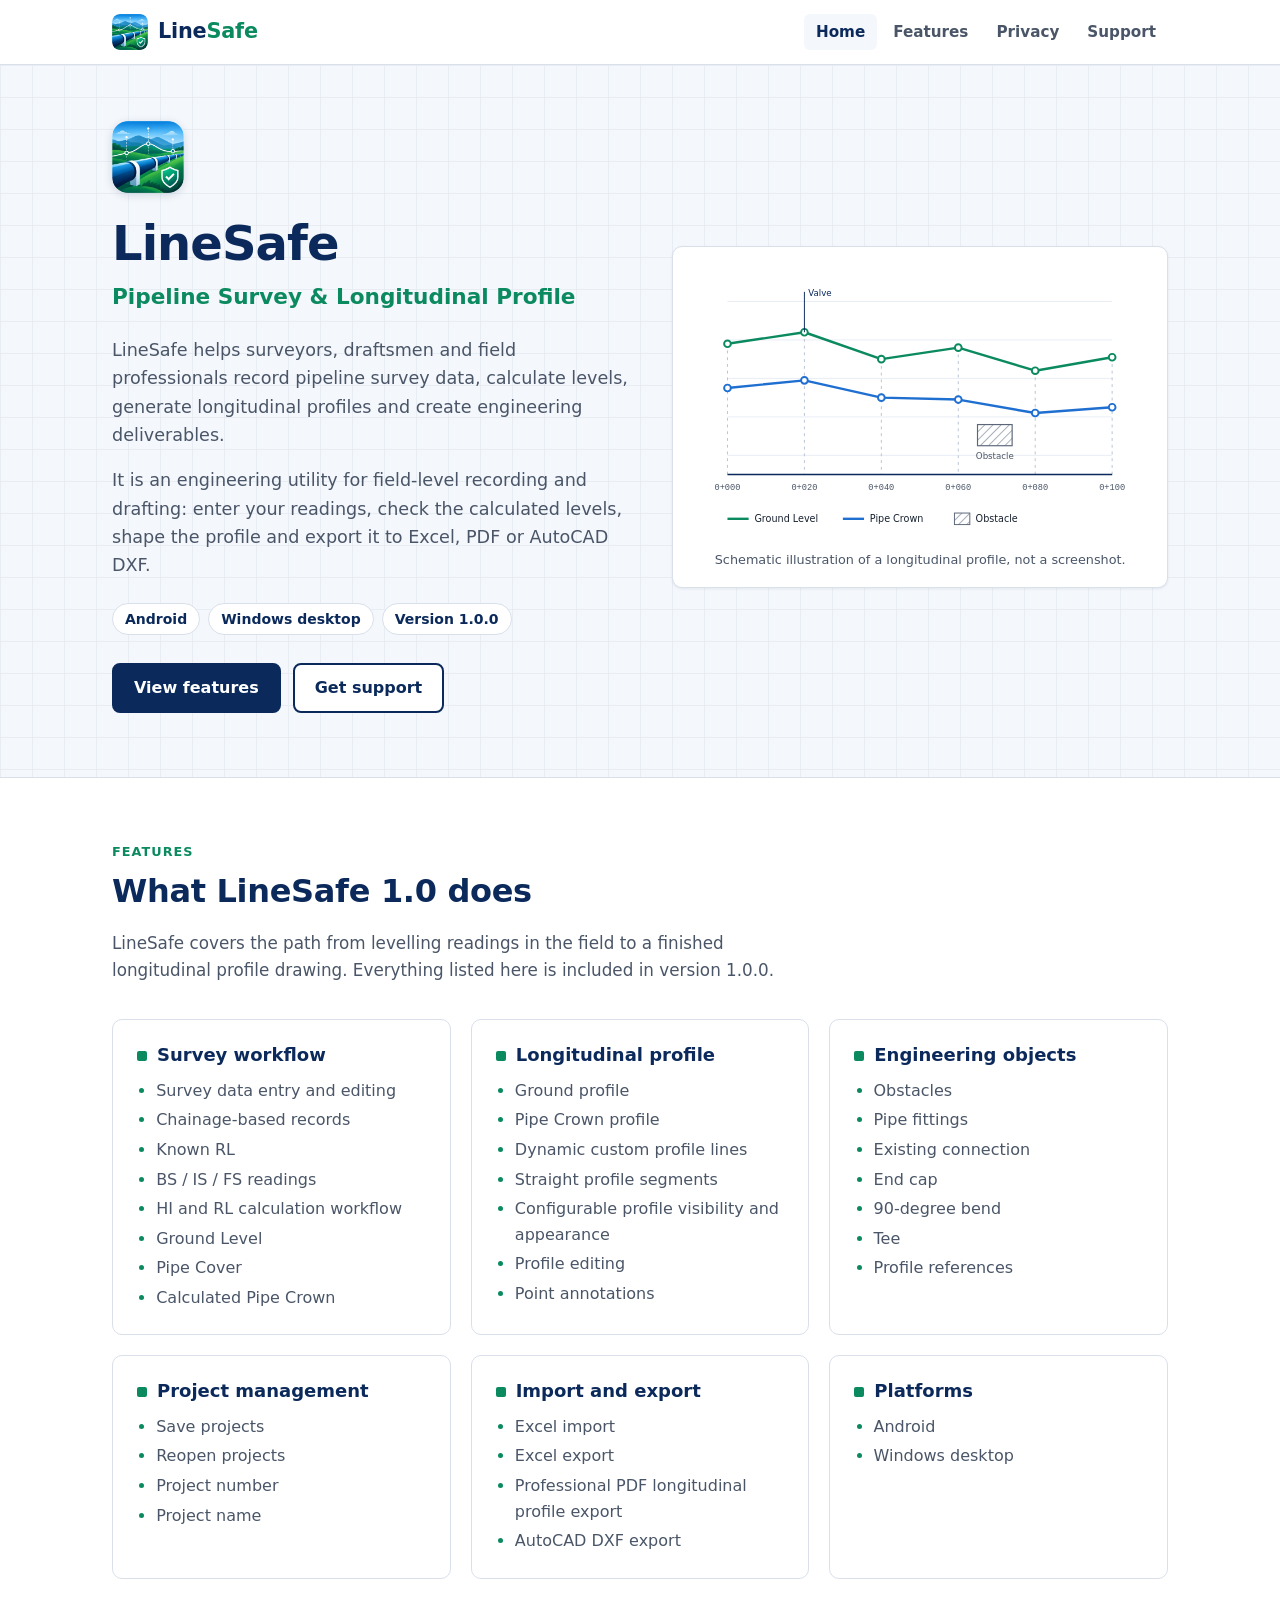
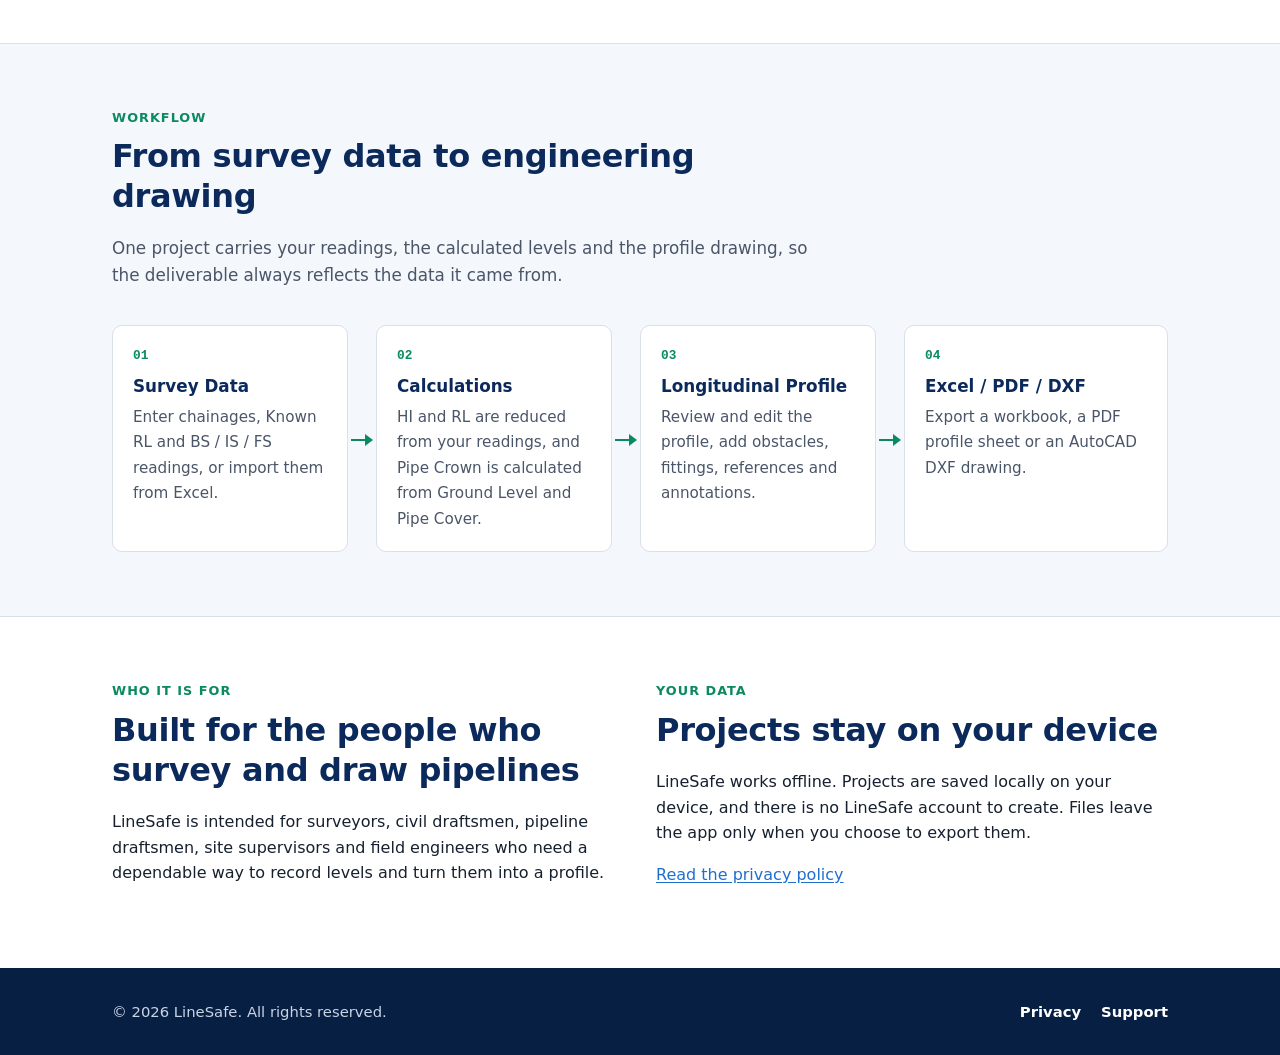
==== index.html @ b5717e91 "Initial LineSafe website" ====
<!DOCTYPE html>
<html lang="en">
<head>
  <meta charset="utf-8">
  <meta name="viewport" content="width=device-width, initial-scale=1">
  <title>LineSafe — Pipeline Survey &amp; Longitudinal Profile</title>
  <meta name="description" content="LineSafe helps surveyors, draftsmen and field professionals record pipeline survey data, calculate levels, generate longitudinal profiles and create engineering deliverables.">
  <meta name="theme-color" content="#0b2a5b">
  <link rel="icon" type="image/png" href="assets/linesafe-icon.png">
  <link rel="apple-touch-icon" href="assets/linesafe-icon.png">
  <link rel="stylesheet" href="styles.css">
</head>
<body>
  <a class="skip-link" href="#main">Skip to content</a>

  <header class="site-header">
    <div class="container header-inner">
      <a class="brand" href="index.html" aria-label="LineSafe home">
        <img src="assets/linesafe-icon.png" alt="" width="36" height="36">
        <span><span class="brand-line">Line</span><span class="brand-safe">Safe</span></span>
      </a>
      <nav class="site-nav" aria-label="Main">
        <ul>
          <li><a href="index.html" aria-current="page">Home</a></li>
          <li><a href="index.html#features">Features</a></li>
          <li><a href="privacy.html">Privacy</a></li>
          <li><a href="support.html">Support</a></li>
        </ul>
      </nav>
    </div>
  </header>

  <main id="main">
    <section class="hero">
      <div class="container hero-inner">
        <div>
          <img class="hero-icon" src="assets/linesafe-icon.png" alt="LineSafe app icon" width="72" height="72">
          <h1>LineSafe</h1>
          <p class="tagline">Pipeline Survey &amp; Longitudinal Profile</p>
          <p class="lead">LineSafe helps surveyors, draftsmen and field professionals record pipeline survey data, calculate levels, generate longitudinal profiles and create engineering deliverables.</p>
          <p class="lead">It is an engineering utility for field-level recording and drafting: enter your readings, check the calculated levels, shape the profile and export it to Excel, PDF or AutoCAD DXF.</p>
          <ul class="hero-meta" aria-label="Availability">
            <li class="chip">Android</li>
            <li class="chip">Windows desktop</li>
            <li class="chip">Version 1.0.0</li>
          </ul>
          <div class="button-row">
            <a class="button button-primary" href="#features">View features</a>
            <a class="button button-secondary" href="support.html">Get support</a>
          </div>
        </div>

        <figure class="profile-figure">
          <svg viewBox="0 0 480 290" role="img" aria-labelledby="profile-title profile-desc" xmlns="http://www.w3.org/2000/svg">
            <title id="profile-title">Illustrative longitudinal profile</title>
            <desc id="profile-desc">A schematic longitudinal profile showing a ground line, a pipe crown line below it, survey stations at 20 metre chainage intervals and an obstacle crossing.</desc>
            <defs>
              <pattern id="hatch" width="6" height="6" patternUnits="userSpaceOnUse" patternTransform="rotate(45)">
                <line x1="0" y1="0" x2="0" y2="6" stroke="#8a94a6" stroke-width="1.5"/>
              </pattern>
            </defs>
            <!-- grid -->
            <g stroke="#e8edf4" stroke-width="1">
              <line x1="40" y1="40" x2="440" y2="40"/>
              <line x1="40" y1="80" x2="440" y2="80"/>
              <line x1="40" y1="120" x2="440" y2="120"/>
              <line x1="40" y1="160" x2="440" y2="160"/>
              <line x1="40" y1="200" x2="440" y2="200"/>
            </g>
            <!-- station verticals -->
            <g stroke="#b8c3d3" stroke-width="1" stroke-dasharray="3 4">
              <line x1="40" y1="84" x2="40" y2="220"/>
              <line x1="120" y1="72" x2="120" y2="220"/>
              <line x1="200" y1="100" x2="200" y2="220"/>
              <line x1="280" y1="88" x2="280" y2="220"/>
              <line x1="360" y1="112" x2="360" y2="220"/>
              <line x1="440" y1="98" x2="440" y2="220"/>
            </g>
            <!-- datum -->
            <line x1="40" y1="220" x2="440" y2="220" stroke="#0b2a5b" stroke-width="1.5"/>
            <!-- obstacle -->
            <rect x="300" y="168" width="36" height="22" fill="url(#hatch)" stroke="#5b6678" stroke-width="1.2"/>
            <text x="318" y="204" font-size="9" fill="#4a5668" text-anchor="middle" font-family="system-ui, sans-serif">Obstacle</text>
            <!-- ground profile -->
            <polyline points="40,84 120,72 200,100 280,88 360,112 440,98" fill="none" stroke="#0b8a5f" stroke-width="2.5" stroke-linejoin="round"/>
            <!-- pipe crown profile -->
            <polyline points="40,130 120,122 200,140 280,142 360,156 440,150" fill="none" stroke="#1f6fd1" stroke-width="2.5" stroke-linejoin="round"/>
            <!-- station points -->
            <g fill="#ffffff" stroke="#0b8a5f" stroke-width="2">
              <circle cx="40" cy="84" r="3.5"/><circle cx="120" cy="72" r="3.5"/><circle cx="200" cy="100" r="3.5"/>
              <circle cx="280" cy="88" r="3.5"/><circle cx="360" cy="112" r="3.5"/><circle cx="440" cy="98" r="3.5"/>
            </g>
            <g fill="#ffffff" stroke="#1f6fd1" stroke-width="2">
              <circle cx="40" cy="130" r="3.5"/><circle cx="120" cy="122" r="3.5"/><circle cx="200" cy="140" r="3.5"/>
              <circle cx="280" cy="142" r="3.5"/><circle cx="360" cy="156" r="3.5"/><circle cx="440" cy="150" r="3.5"/>
            </g>
            <!-- annotation -->
            <g font-family="system-ui, sans-serif" font-size="9" fill="#0b2a5b">
              <line x1="120" y1="72" x2="120" y2="30" stroke="#0b2a5b" stroke-width="1"/>
              <text x="124" y="34">Valve</text>
            </g>
            <!-- chainage labels -->
            <g font-family="ui-monospace, Consolas, monospace" font-size="9" fill="#4a5668" text-anchor="middle">
              <text x="40" y="236">0+000</text>
              <text x="120" y="236">0+020</text>
              <text x="200" y="236">0+040</text>
              <text x="280" y="236">0+060</text>
              <text x="360" y="236">0+080</text>
              <text x="440" y="236">0+100</text>
            </g>
            <!-- legend -->
            <g font-family="system-ui, sans-serif" font-size="10" fill="#16202e">
              <line x1="40" y1="266" x2="62" y2="266" stroke="#0b8a5f" stroke-width="2.5"/>
              <text x="68" y="269">Ground Level</text>
              <line x1="160" y1="266" x2="182" y2="266" stroke="#1f6fd1" stroke-width="2.5"/>
              <text x="188" y="269">Pipe Crown</text>
              <rect x="276" y="260" width="16" height="12" fill="url(#hatch)" stroke="#5b6678" stroke-width="1"/>
              <text x="298" y="269">Obstacle</text>
            </g>
          </svg>
          <figcaption>Schematic illustration of a longitudinal profile, not a screenshot.</figcaption>
        </figure>
      </div>
    </section>

    <section class="section" id="features" aria-labelledby="features-title">
      <div class="container">
        <div class="section-head">
          <span class="eyebrow">Features</span>
          <h2 id="features-title">What LineSafe 1.0 does</h2>
          <p>LineSafe covers the path from levelling readings in the field to a finished longitudinal profile drawing. Everything listed here is included in version 1.0.0.</p>
        </div>

        <div class="feature-grid">
          <article class="card">
            <h3><span class="card-mark" aria-hidden="true"></span>Survey workflow</h3>
            <ul>
              <li>Survey data entry and editing</li>
              <li>Chainage-based records</li>
              <li>Known RL</li>
              <li>BS / IS / FS readings</li>
              <li>HI and RL calculation workflow</li>
              <li>Ground Level</li>
              <li>Pipe Cover</li>
              <li>Calculated Pipe Crown</li>
            </ul>
          </article>

          <article class="card">
            <h3><span class="card-mark" aria-hidden="true"></span>Longitudinal profile</h3>
            <ul>
              <li>Ground profile</li>
              <li>Pipe Crown profile</li>
              <li>Dynamic custom profile lines</li>
              <li>Straight profile segments</li>
              <li>Configurable profile visibility and appearance</li>
              <li>Profile editing</li>
              <li>Point annotations</li>
            </ul>
          </article>

          <article class="card">
            <h3><span class="card-mark" aria-hidden="true"></span>Engineering objects</h3>
            <ul>
              <li>Obstacles</li>
              <li>Pipe fittings</li>
              <li>Existing connection</li>
              <li>End cap</li>
              <li>90-degree bend</li>
              <li>Tee</li>
              <li>Profile references</li>
            </ul>
          </article>

          <article class="card">
            <h3><span class="card-mark" aria-hidden="true"></span>Project management</h3>
            <ul>
              <li>Save projects</li>
              <li>Reopen projects</li>
              <li>Project number</li>
              <li>Project name</li>
            </ul>
          </article>

          <article class="card">
            <h3><span class="card-mark" aria-hidden="true"></span>Import and export</h3>
            <ul>
              <li>Excel import</li>
              <li>Excel export</li>
              <li>Professional PDF longitudinal profile export</li>
              <li>AutoCAD DXF export</li>
            </ul>
          </article>

          <article class="card">
            <h3><span class="card-mark" aria-hidden="true"></span>Platforms</h3>
            <ul>
              <li>Android</li>
              <li>Windows desktop</li>
            </ul>
          </article>
        </div>
      </div>
    </section>

    <section class="section section-alt" id="workflow" aria-labelledby="workflow-title">
      <div class="container">
        <div class="section-head">
          <span class="eyebrow">Workflow</span>
          <h2 id="workflow-title">From survey data to engineering drawing</h2>
          <p>One project carries your readings, the calculated levels and the profile drawing, so the deliverable always reflects the data it came from.</p>
        </div>

        <ol class="workflow">
          <li>
            <strong>Survey Data</strong>
            <span>Enter chainages, Known RL and BS / IS / FS readings, or import them from Excel.</span>
            <span class="arrow-head" aria-hidden="true"></span>
          </li>
          <li>
            <strong>Calculations</strong>
            <span>HI and RL are reduced from your readings, and Pipe Crown is calculated from Ground Level and Pipe Cover.</span>
            <span class="arrow-head" aria-hidden="true"></span>
          </li>
          <li>
            <strong>Longitudinal Profile</strong>
            <span>Review and edit the profile, add obstacles, fittings, references and annotations.</span>
            <span class="arrow-head" aria-hidden="true"></span>
          </li>
          <li>
            <strong>Excel / PDF / DXF</strong>
            <span>Export a workbook, a PDF profile sheet or an AutoCAD DXF drawing.</span>
          </li>
        </ol>
      </div>
    </section>

    <section class="section" aria-labelledby="audience-title">
      <div class="container split">
        <div>
          <span class="eyebrow">Who it is for</span>
          <h2 id="audience-title">Built for the people who survey and draw pipelines</h2>
          <p>LineSafe is intended for surveyors, civil draftsmen, pipeline draftsmen, site supervisors and field engineers who need a dependable way to record levels and turn them into a profile.</p>
        </div>
        <div>
          <span class="eyebrow">Your data</span>
          <h2>Projects stay on your device</h2>
          <p>LineSafe works offline. Projects are saved locally on your device, and there is no LineSafe account to create. Files leave the app only when you choose to export them.</p>
          <p><a href="privacy.html">Read the privacy policy</a></p>
        </div>
      </div>
    </section>
  </main>

  <footer class="site-footer">
    <div class="container footer-inner">
      <p>&copy; 2026 LineSafe. All rights reserved.</p>
      <ul class="footer-links">
        <li><a href="privacy.html">Privacy</a></li>
        <li><a href="support.html">Support</a></li>
      </ul>
    </div>
  </footer>
</body>
</html>
---- styles.css ----
/* LineSafe website — plain CSS, no build step. */

:root {
  --navy: #0b2a5b;
  --navy-deep: #081f44;
  --green: #0b8a5f;
  --green-bright: #10a36f;
  --blue: #1f6fd1;
  --ink: #16202e;
  --muted: #4a5668;
  --line: #d9e0ea;
  --surface: #ffffff;
  --surface-alt: #f4f7fb;
  --grid: #e8edf4;
  --radius: 10px;
  --max: 1120px;
  --font: system-ui, -apple-system, "Segoe UI", Roboto, "Helvetica Neue", Arial, sans-serif;
  --mono: ui-monospace, "Cascadia Mono", "Segoe UI Mono", Consolas, monospace;
}

*,
*::before,
*::after {
  box-sizing: border-box;
}

html {
  -webkit-text-size-adjust: 100%;
}

body {
  margin: 0;
  font-family: var(--font);
  font-size: 1rem;
  line-height: 1.6;
  color: var(--ink);
  background: var(--surface);
}

img,
svg {
  max-width: 100%;
  height: auto;
  display: block;
}

a {
  color: var(--blue);
  text-underline-offset: 2px;
}

a:hover {
  color: var(--navy);
}

:focus-visible {
  outline: 3px solid var(--green-bright);
  outline-offset: 2px;
}

h1,
h2,
h3 {
  line-height: 1.25;
  color: var(--navy);
  margin: 0 0 0.6em;
}

h1 { font-size: clamp(2rem, 5vw, 3rem); letter-spacing: -0.02em; }
h2 { font-size: clamp(1.5rem, 3vw, 2rem); letter-spacing: -0.01em; }
h3 { font-size: 1.125rem; }

p { margin: 0 0 1em; }

.container {
  width: 100%;
  max-width: var(--max);
  margin: 0 auto;
  padding: 0 16px;
}

@media (min-width: 720px) {
  .container { padding: 0 32px; }
}

.skip-link {
  position: absolute;
  left: -9999px;
  top: 0;
  background: var(--navy);
  color: #fff;
  padding: 8px 14px;
  z-index: 100;
}

.skip-link:focus {
  left: 8px;
  top: 8px;
}

/* ---------- Header ---------- */

.site-header {
  border-bottom: 1px solid var(--line);
  background: var(--surface);
  position: sticky;
  top: 0;
  z-index: 10;
}

.header-inner {
  display: flex;
  align-items: center;
  justify-content: space-between;
  flex-wrap: wrap;
  gap: 8px 24px;
  min-height: 64px;
  padding-top: 8px;
  padding-bottom: 8px;
}

.brand {
  display: inline-flex;
  align-items: center;
  gap: 10px;
  text-decoration: none;
  font-weight: 800;
  font-size: 1.3rem;
  letter-spacing: -0.01em;
}

.brand img {
  width: 36px;
  height: 36px;
  border-radius: 8px;
}

.brand-line { color: var(--navy); }
.brand-safe { color: var(--green); }

.site-nav ul {
  list-style: none;
  display: flex;
  flex-wrap: wrap;
  gap: 4px;
  margin: 0;
  padding: 0;
}

.site-nav a {
  display: block;
  padding: 6px 12px;
  border-radius: 6px;
  color: var(--muted);
  text-decoration: none;
  font-weight: 600;
  font-size: 0.95rem;
}

.site-nav a:hover {
  color: var(--navy);
  background: var(--surface-alt);
}

.site-nav a[aria-current="page"] {
  color: var(--navy);
  background: var(--surface-alt);
}

/* ---------- Hero ---------- */

.hero {
  background:
    linear-gradient(var(--grid) 1px, transparent 1px) 0 0 / 32px 32px,
    linear-gradient(90deg, var(--grid) 1px, transparent 1px) 0 0 / 32px 32px,
    var(--surface-alt);
  border-bottom: 1px solid var(--line);
  padding: 56px 0 64px;
}

.hero-inner {
  display: grid;
  gap: 40px;
  align-items: center;
}

@media (min-width: 900px) {
  .hero-inner { grid-template-columns: 1.05fr 1fr; }
}

.hero-icon {
  width: 72px;
  height: 72px;
  border-radius: 16px;
  margin-bottom: 20px;
  box-shadow: 0 2px 8px rgba(11, 42, 91, 0.15);
}

.hero h1 {
  margin-bottom: 0.15em;
}

.tagline {
  font-size: clamp(1.1rem, 2.4vw, 1.35rem);
  font-weight: 600;
  color: var(--green);
  margin-bottom: 1em;
}

.lead {
  font-size: 1.1rem;
  color: var(--muted);
  max-width: 38em;
}

.hero-meta {
  display: flex;
  flex-wrap: wrap;
  gap: 8px;
  margin: 24px 0 0;
  padding: 0;
  list-style: none;
}

.chip {
  display: inline-block;
  padding: 4px 12px;
  border: 1px solid var(--line);
  border-radius: 999px;
  background: var(--surface);
  font-size: 0.875rem;
  font-weight: 600;
  color: var(--navy);
}

.button-row {
  display: flex;
  flex-wrap: wrap;
  gap: 12px;
  margin-top: 28px;
}

.button {
  display: inline-block;
  padding: 10px 20px;
  border-radius: 8px;
  font-weight: 700;
  text-decoration: none;
  border: 2px solid var(--navy);
}

.button-primary {
  background: var(--navy);
  color: #fff;
}

.button-primary:hover {
  background: var(--navy-deep);
  color: #fff;
}

.button-secondary {
  background: var(--surface);
  color: var(--navy);
}

.button-secondary:hover {
  background: var(--surface-alt);
}

/* Profile illustration */

.profile-figure {
  margin: 0;
  background: var(--surface);
  border: 1px solid var(--line);
  border-radius: var(--radius);
  padding: 16px;
  box-shadow: 0 1px 3px rgba(11, 42, 91, 0.08);
}

.profile-figure figcaption {
  font-size: 0.8rem;
  color: var(--muted);
  margin-top: 8px;
  text-align: center;
}

/* ---------- Sections ---------- */

.section {
  padding: 64px 0;
}

.section-alt {
  background: var(--surface-alt);
  border-top: 1px solid var(--line);
  border-bottom: 1px solid var(--line);
}

.section-head {
  max-width: 44em;
  margin-bottom: 36px;
}

.section-head p {
  color: var(--muted);
  font-size: 1.05rem;
}

.eyebrow {
  display: block;
  font-size: 0.8rem;
  font-weight: 700;
  letter-spacing: 0.08em;
  text-transform: uppercase;
  color: var(--green);
  margin-bottom: 8px;
}

/* Feature grid */

.feature-grid {
  display: grid;
  gap: 20px;
  grid-template-columns: 1fr;
}

@media (min-width: 640px) {
  .feature-grid { grid-template-columns: repeat(2, 1fr); }
}

@media (min-width: 1000px) {
  .feature-grid { grid-template-columns: repeat(3, 1fr); }
}

.card {
  background: var(--surface);
  border: 1px solid var(--line);
  border-radius: var(--radius);
  padding: 24px;
}

.card h3 {
  display: flex;
  align-items: center;
  gap: 10px;
}

.card-mark {
  flex: none;
  width: 10px;
  height: 10px;
  border-radius: 2px;
  background: var(--green);
}

.card ul {
  margin: 0;
  padding-left: 1.2em;
  color: var(--muted);
}

.card li + li {
  margin-top: 4px;
}

.card li::marker {
  color: var(--green);
}

/* Workflow */

.workflow {
  list-style: none;
  margin: 0;
  padding: 0;
  display: grid;
  gap: 12px;
  counter-reset: step;
}

@media (min-width: 820px) {
  .workflow {
    grid-template-columns: repeat(4, 1fr);
    gap: 0;
  }
}

.workflow li {
  counter-increment: step;
  position: relative;
  background: var(--surface);
  border: 1px solid var(--line);
  border-radius: var(--radius);
  padding: 20px;
}

.workflow li::before {
  content: counter(step, decimal-leading-zero);
  display: block;
  font-family: var(--mono);
  font-size: 0.8rem;
  font-weight: 700;
  color: var(--green);
  margin-bottom: 6px;
}

.workflow strong {
  display: block;
  color: var(--navy);
  font-size: 1.05rem;
  margin-bottom: 4px;
}

.workflow span {
  color: var(--muted);
  font-size: 0.95rem;
}

@media (max-width: 819px) {
  .workflow li + li::after {
    content: "";
    position: absolute;
    top: -13px;
    left: 32px;
    width: 2px;
    height: 12px;
    background: var(--green);
  }
}

@media (min-width: 820px) {
  .workflow li { margin-right: 28px; }
  .workflow li:last-child { margin-right: 0; }

  .workflow li:not(:last-child)::after {
    content: "";
    position: absolute;
    top: 50%;
    right: -24px;
    width: 20px;
    height: 2px;
    background: var(--green);
  }

  .workflow li:not(:last-child) > .arrow-head {
    position: absolute;
    top: calc(50% - 5px);
    right: -26px;
    width: 0;
    height: 0;
    border-top: 6px solid transparent;
    border-bottom: 6px solid transparent;
    border-left: 8px solid var(--green);
  }
}

.note {
  border-left: 4px solid var(--green);
  background: var(--surface);
  padding: 16px 20px;
  border-radius: 0 var(--radius) var(--radius) 0;
  color: var(--muted);
  margin-top: 32px;
}

.note p:last-child { margin-bottom: 0; }

/* Two-column info */

.split {
  display: grid;
  gap: 32px;
}

@media (min-width: 820px) {
  .split { grid-template-columns: 1fr 1fr; }
}

/* ---------- Document pages (privacy, support) ---------- */

.page-header {
  background: var(--surface-alt);
  border-bottom: 1px solid var(--line);
  padding: 48px 0 40px;
}

.page-header p {
  color: var(--muted);
  margin-bottom: 0;
}

.doc {
  max-width: 46em;
  padding: 48px 0 64px;
}

.doc h2 {
  font-size: 1.35rem;
  margin-top: 2.2em;
  padding-top: 0.2em;
}

.doc h2:first-child {
  margin-top: 0;
}

.doc h3 {
  margin-top: 1.6em;
}

.doc ul {
  padding-left: 1.3em;
}

.doc li + li {
  margin-top: 6px;
}

.summary-box {
  background: var(--surface-alt);
  border: 1px solid var(--line);
  border-radius: var(--radius);
  padding: 20px 24px;
  margin-bottom: 32px;
}

.summary-box h2 {
  margin-top: 0;
  font-size: 1.1rem;
}

.summary-box ul {
  margin: 0;
}

.toc {
  border: 1px solid var(--line);
  border-radius: var(--radius);
  padding: 16px 24px;
  margin-bottom: 32px;
}

.toc h2 {
  font-size: 1rem;
  margin: 0 0 8px;
}

.toc ol {
  margin: 0;
  padding-left: 1.3em;
  columns: 1;
}

@media (min-width: 640px) {
  .toc ol { columns: 2; column-gap: 32px; }
}

.meta-table {
  border-collapse: collapse;
  width: 100%;
  margin: 0 0 24px;
}

.meta-table th,
.meta-table td {
  text-align: left;
  padding: 10px 12px;
  border-bottom: 1px solid var(--line);
  vertical-align: top;
}

.meta-table th {
  width: 40%;
  color: var(--navy);
  font-weight: 700;
}

.contact-card {
  background: var(--surface-alt);
  border: 1px solid var(--line);
  border-radius: var(--radius);
  padding: 20px 24px;
  margin: 8px 0 32px;
}

.contact-card p:last-child { margin-bottom: 0; }

.email {
  font-family: var(--mono);
  font-weight: 700;
  word-break: break-all;
}

.warning {
  border-left: 4px solid #b7791f;
  background: #fff8eb;
  padding: 14px 18px;
  border-radius: 0 var(--radius) var(--radius) 0;
  margin: 16px 0;
}

.warning p:last-child { margin-bottom: 0; }

/* ---------- Footer ---------- */

.site-footer {
  background: var(--navy-deep);
  color: #c9d4e5;
  padding: 32px 0;
  font-size: 0.925rem;
}

.footer-inner {
  display: flex;
  flex-wrap: wrap;
  justify-content: space-between;
  align-items: center;
  gap: 16px;
}

.site-footer p {
  margin: 0;
}

.footer-links {
  list-style: none;
  display: flex;
  gap: 20px;
  margin: 0;
  padding: 0;
}

.site-footer a {
  color: #ffffff;
  text-decoration: none;
  font-weight: 600;
}

.site-footer a:hover {
  text-decoration: underline;
  color: #ffffff;
}

@media print {
  .site-header,
  .site-footer,
  .skip-link { display: none; }
  .site-header { position: static; }
}
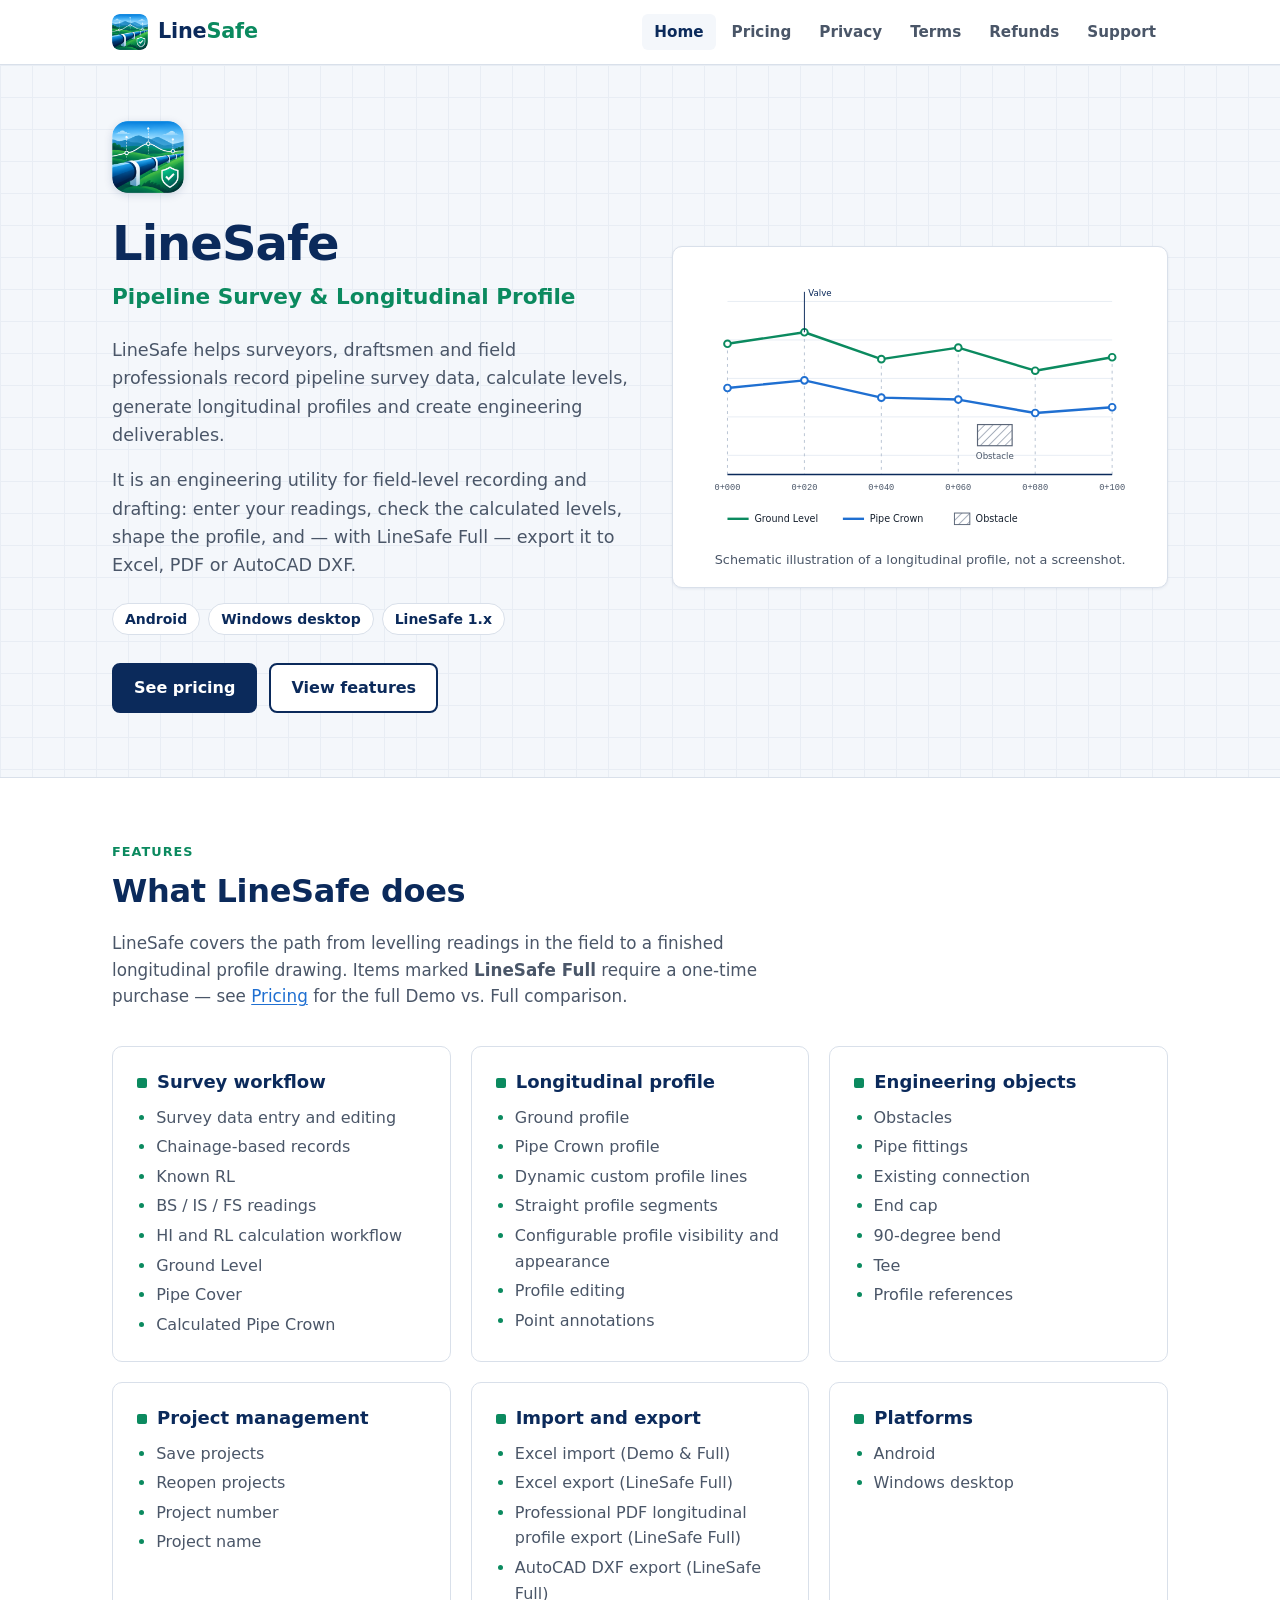
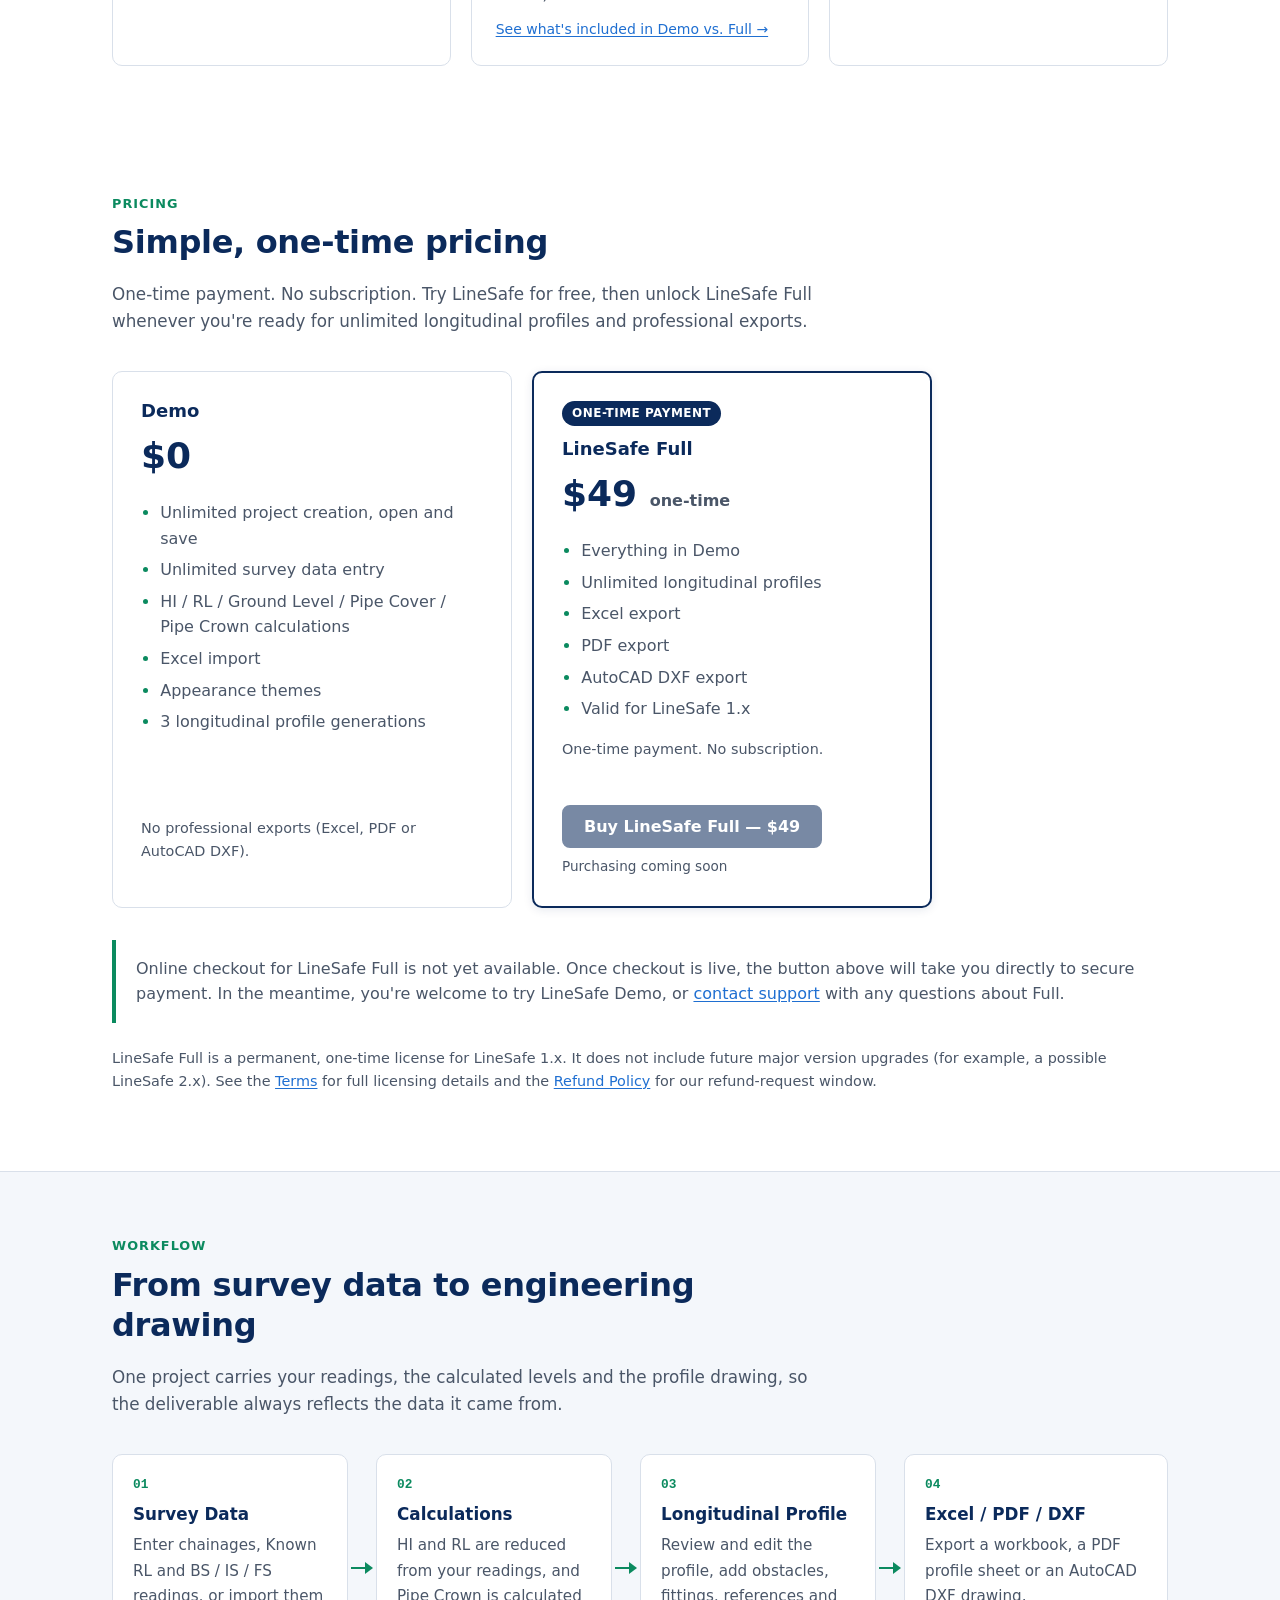
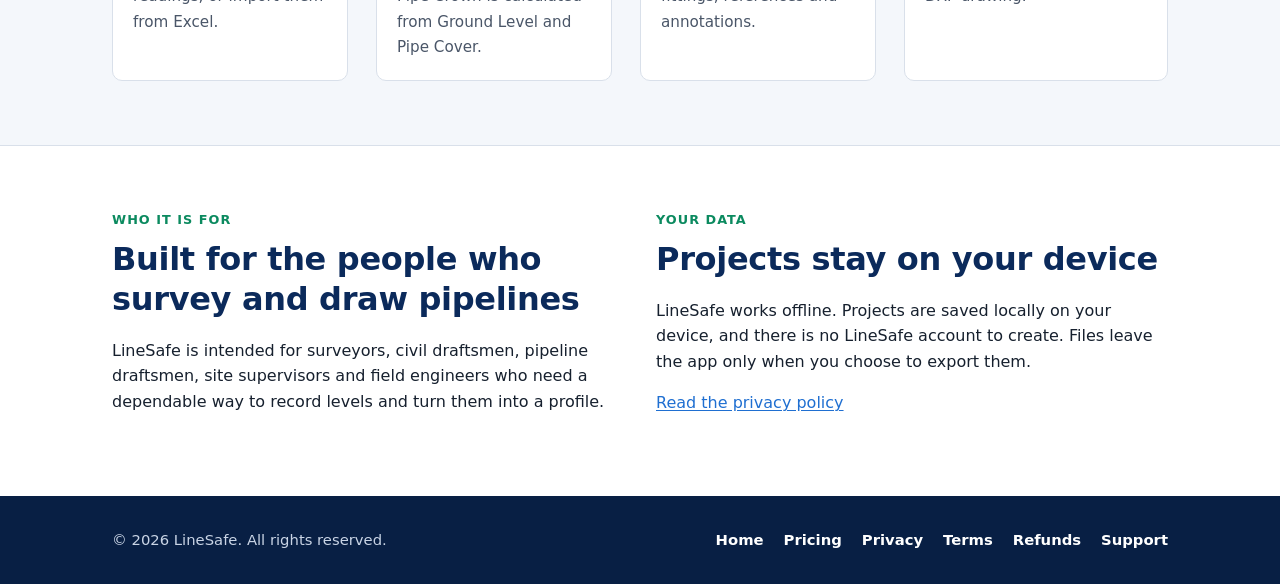
==== commit da5aedca: "feat: prepare LineSafe website for commercial launch Co-Authored-By: Claude Sonnet 5 <noreply@anthro" ====
--- a/index.html
+++ b/index.html
@@ -22,8 +22,10 @@
       <nav class="site-nav" aria-label="Main">
         <ul>
           <li><a href="index.html" aria-current="page">Home</a></li>
-          <li><a href="index.html#features">Features</a></li>
+          <li><a href="index.html#pricing">Pricing</a></li>
           <li><a href="privacy.html">Privacy</a></li>
+          <li><a href="terms.html">Terms</a></li>
+          <li><a href="refund.html">Refunds</a></li>
           <li><a href="support.html">Support</a></li>
         </ul>
       </nav>
@@ -38,15 +40,15 @@
           <h1>LineSafe</h1>
           <p class="tagline">Pipeline Survey &amp; Longitudinal Profile</p>
           <p class="lead">LineSafe helps surveyors, draftsmen and field professionals record pipeline survey data, calculate levels, generate longitudinal profiles and create engineering deliverables.</p>
-          <p class="lead">It is an engineering utility for field-level recording and drafting: enter your readings, check the calculated levels, shape the profile and export it to Excel, PDF or AutoCAD DXF.</p>
+          <p class="lead">It is an engineering utility for field-level recording and drafting: enter your readings, check the calculated levels, shape the profile, and — with LineSafe Full — export it to Excel, PDF or AutoCAD DXF.</p>
           <ul class="hero-meta" aria-label="Availability">
             <li class="chip">Android</li>
             <li class="chip">Windows desktop</li>
-            <li class="chip">Version 1.0.0</li>
+            <li class="chip">LineSafe 1.x</li>
           </ul>
           <div class="button-row">
-            <a class="button button-primary" href="#features">View features</a>
-            <a class="button button-secondary" href="support.html">Get support</a>
+            <a class="button button-primary" href="#pricing">See pricing</a>
+            <a class="button button-secondary" href="#features">View features</a>
           </div>
         </div>
 
@@ -127,8 +129,8 @@
       <div class="container">
         <div class="section-head">
           <span class="eyebrow">Features</span>
-          <h2 id="features-title">What LineSafe 1.0 does</h2>
-          <p>LineSafe covers the path from levelling readings in the field to a finished longitudinal profile drawing. Everything listed here is included in version 1.0.0.</p>
+          <h2 id="features-title">What LineSafe does</h2>
+          <p>LineSafe covers the path from levelling readings in the field to a finished longitudinal profile drawing. Items marked <strong>LineSafe Full</strong> require a one-time purchase — see <a href="#pricing">Pricing</a> for the full Demo vs. Full comparison.</p>
         </div>
 
         <div class="feature-grid">
@@ -185,11 +187,12 @@
           <article class="card">
             <h3><span class="card-mark" aria-hidden="true"></span>Import and export</h3>
             <ul>
-              <li>Excel import</li>
-              <li>Excel export</li>
-              <li>Professional PDF longitudinal profile export</li>
-              <li>AutoCAD DXF export</li>
-            </ul>
+              <li>Excel import (Demo &amp; Full)</li>
+              <li>Excel export (LineSafe Full)</li>
+              <li>Professional PDF longitudinal profile export (LineSafe Full)</li>
+              <li>AutoCAD DXF export (LineSafe Full)</li>
+            </ul>
+            <p style="margin: 12px 0 0; font-size: 0.875rem;"><a href="#pricing">See what's included in Demo vs. Full →</a></p>
           </article>
 
           <article class="card">
@@ -200,6 +203,57 @@
             </ul>
           </article>
         </div>
+      </div>
+    </section>
+
+    <section class="section" id="pricing" aria-labelledby="pricing-title">
+      <div class="container">
+        <div class="section-head">
+          <span class="eyebrow">Pricing</span>
+          <h2 id="pricing-title">Simple, one-time pricing</h2>
+          <p>One-time payment. No subscription. Try LineSafe for free, then unlock LineSafe Full whenever you're ready for unlimited longitudinal profiles and professional exports.</p>
+        </div>
+
+        <div class="pricing-grid">
+          <article class="price-card">
+            <h3>Demo</h3>
+            <p class="price">$0</p>
+            <ul>
+              <li>Unlimited project creation, open and save</li>
+              <li>Unlimited survey data entry</li>
+              <li>HI / RL / Ground Level / Pipe Cover / Pipe Crown calculations</li>
+              <li>Excel import</li>
+              <li>Appearance themes</li>
+              <li>3 longitudinal profile generations</li>
+            </ul>
+            <p class="price-note">No professional exports (Excel, PDF or AutoCAD DXF).</p>
+          </article>
+
+          <article class="price-card price-card-featured">
+            <span class="price-badge">One-time payment</span>
+            <h3>LineSafe Full</h3>
+            <p class="price">$49 <span class="price-period">one-time</span></p>
+            <ul>
+              <li>Everything in Demo</li>
+              <li>Unlimited longitudinal profiles</li>
+              <li>Excel export</li>
+              <li>PDF export</li>
+              <li>AutoCAD DXF export</li>
+              <li>Valid for LineSafe 1.x</li>
+            </ul>
+            <p class="price-note">One-time payment. No subscription.</p>
+            <div class="button-row">
+              <button type="button" class="button button-primary button-disabled" disabled>Buy LineSafe Full — $49</button>
+            </div>
+            <p class="purchase-status-note">Purchasing coming soon</p>
+          </article>
+        </div>
+
+        <div class="note">
+          <p>Online checkout for LineSafe Full is not yet available. Once checkout is live, the button above will take you directly to secure payment. In the meantime, you're welcome to try LineSafe Demo, or <a href="support.html">contact support</a> with any questions about Full.</p>
+        </div>
+
+        <p style="margin-top: 24px; font-size: 0.9rem; color: var(--muted);">LineSafe Full is a permanent, one-time license for LineSafe 1.x. It does not include future major version upgrades (for example, a possible LineSafe 2.x). See the <a href="terms.html">Terms</a> for full licensing details and the <a href="refund.html">Refund Policy</a> for our refund-request window.</p>
       </div>
     </section>
 
@@ -250,13 +304,18 @@
         </div>
       </div>
     </section>
+
   </main>
 
   <footer class="site-footer">
     <div class="container footer-inner">
       <p>&copy; 2026 LineSafe. All rights reserved.</p>
       <ul class="footer-links">
+        <li><a href="index.html">Home</a></li>
+        <li><a href="index.html#pricing">Pricing</a></li>
         <li><a href="privacy.html">Privacy</a></li>
+        <li><a href="terms.html">Terms</a></li>
+        <li><a href="refund.html">Refunds</a></li>
         <li><a href="support.html">Support</a></li>
       </ul>
     </div>
--- a/styles.css
+++ b/styles.css
@@ -247,6 +247,12 @@
   font-weight: 700;
   text-decoration: none;
   border: 2px solid var(--navy);
+  /* .button is also used on a real <button> (the disabled "Buy" control) --
+     these three reset the native button chrome/font so it renders
+     identically to the <a>-based buttons elsewhere on the site. */
+  font-family: inherit;
+  font-size: 1rem;
+  cursor: pointer;
 }
 
 .button-primary {
@@ -467,6 +473,103 @@
 
 .note p:last-child { margin-bottom: 0; }
 
+/* Pricing */
+
+.pricing-grid {
+  display: grid;
+  gap: 20px;
+  grid-template-columns: 1fr;
+  max-width: 820px;
+}
+
+@media (min-width: 720px) {
+  .pricing-grid { grid-template-columns: repeat(2, 1fr); }
+}
+
+.price-card {
+  background: var(--surface);
+  border: 1px solid var(--line);
+  border-radius: var(--radius);
+  padding: 28px;
+  display: flex;
+  flex-direction: column;
+}
+
+.price-card-featured {
+  border-color: var(--navy);
+  border-width: 2px;
+  box-shadow: 0 2px 10px rgba(11, 42, 91, 0.1);
+  position: relative;
+}
+
+.price-badge {
+  display: inline-block;
+  align-self: flex-start;
+  padding: 3px 10px;
+  border-radius: 999px;
+  background: var(--navy);
+  color: #fff;
+  font-size: 0.75rem;
+  font-weight: 700;
+  letter-spacing: 0.04em;
+  text-transform: uppercase;
+  margin-bottom: 12px;
+}
+
+.price-card h3 {
+  margin-bottom: 4px;
+}
+
+.price {
+  font-size: 2.25rem;
+  font-weight: 800;
+  color: var(--navy);
+  margin: 0 0 16px;
+}
+
+.price-period {
+  font-size: 1rem;
+  font-weight: 600;
+  color: var(--muted);
+}
+
+.price-card ul {
+  margin: 0 0 16px;
+  padding-left: 1.2em;
+  color: var(--muted);
+  flex-grow: 1;
+}
+
+.price-card li + li {
+  margin-top: 6px;
+}
+
+.price-card li::marker {
+  color: var(--green);
+}
+
+.price-note {
+  font-size: 0.9rem;
+  color: var(--muted);
+  margin-bottom: 16px;
+}
+
+.button-disabled {
+  opacity: 0.55;
+  cursor: not-allowed;
+}
+
+.button-disabled:hover {
+  background: var(--navy);
+  color: #fff;
+}
+
+.purchase-status-note {
+  margin: 8px 0 0;
+  font-size: 0.85rem;
+  color: var(--muted);
+}
+
 /* Two-column info */
 
 .split {
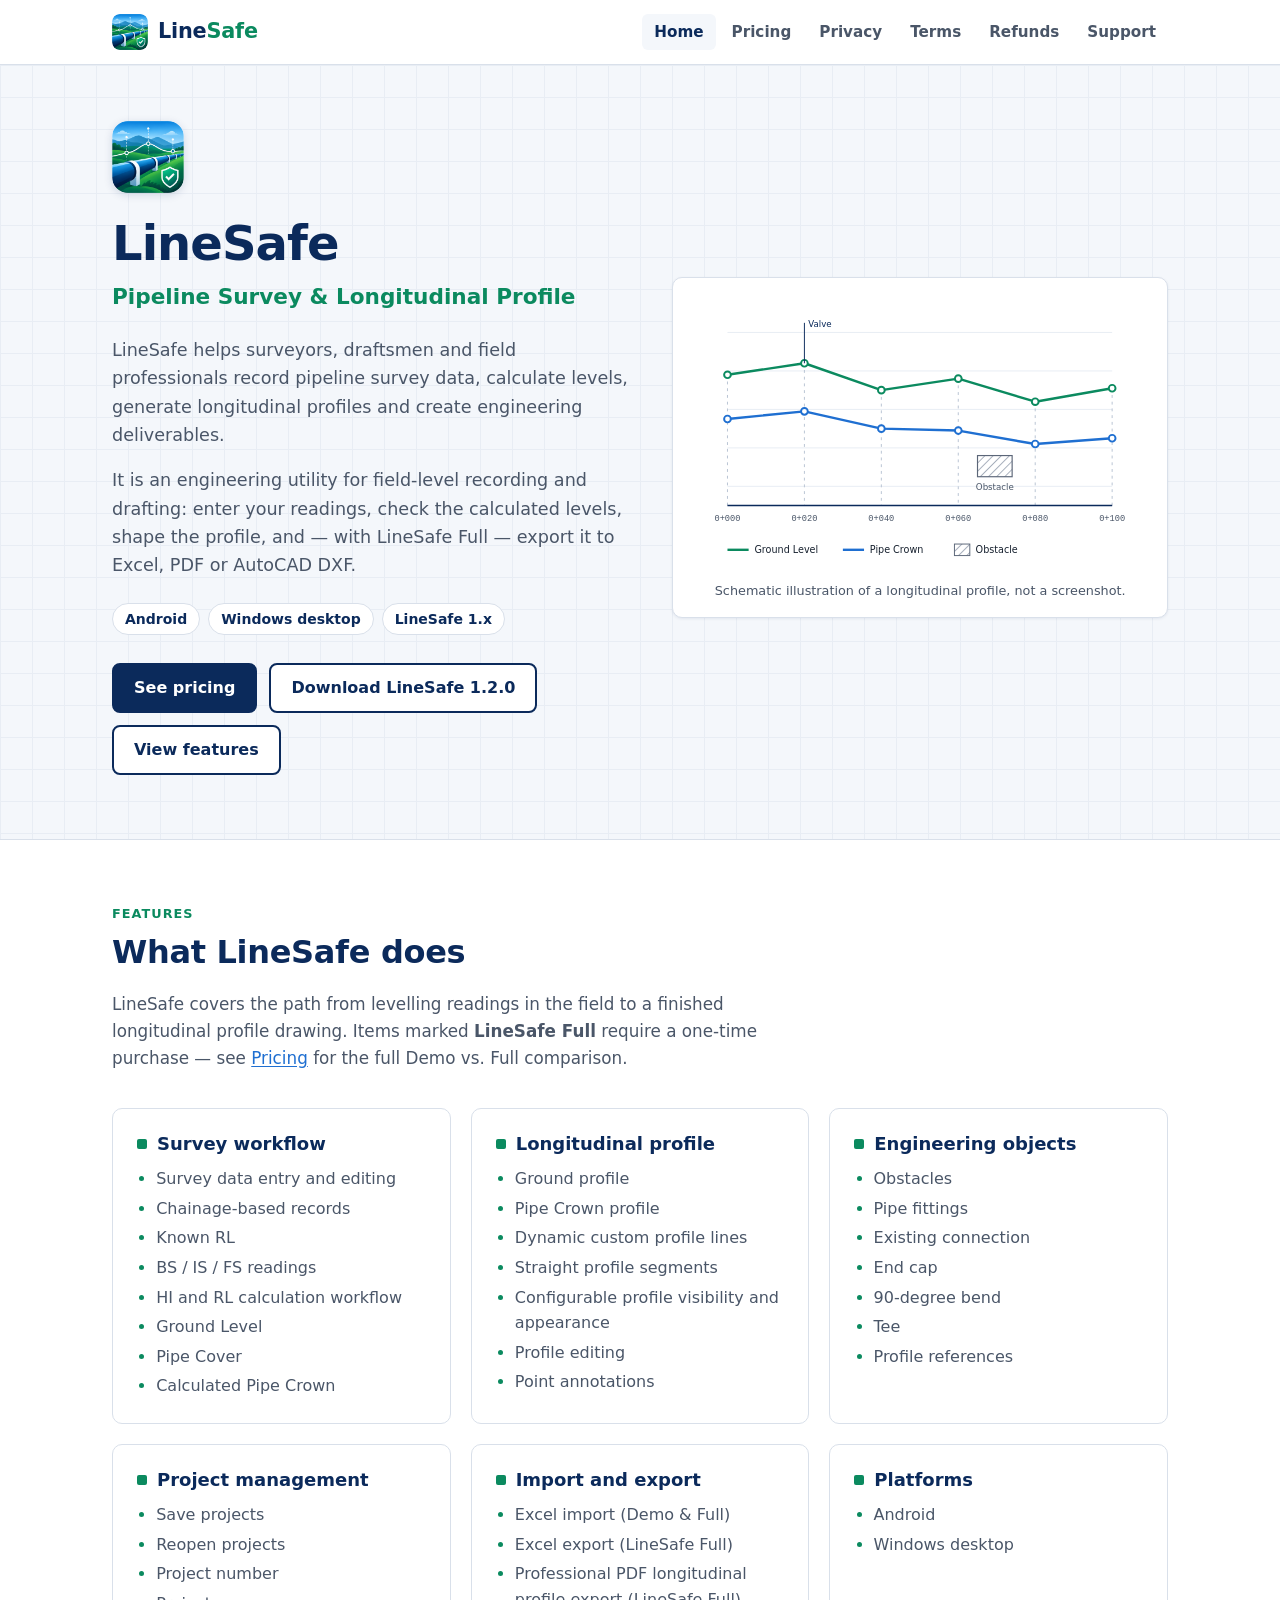
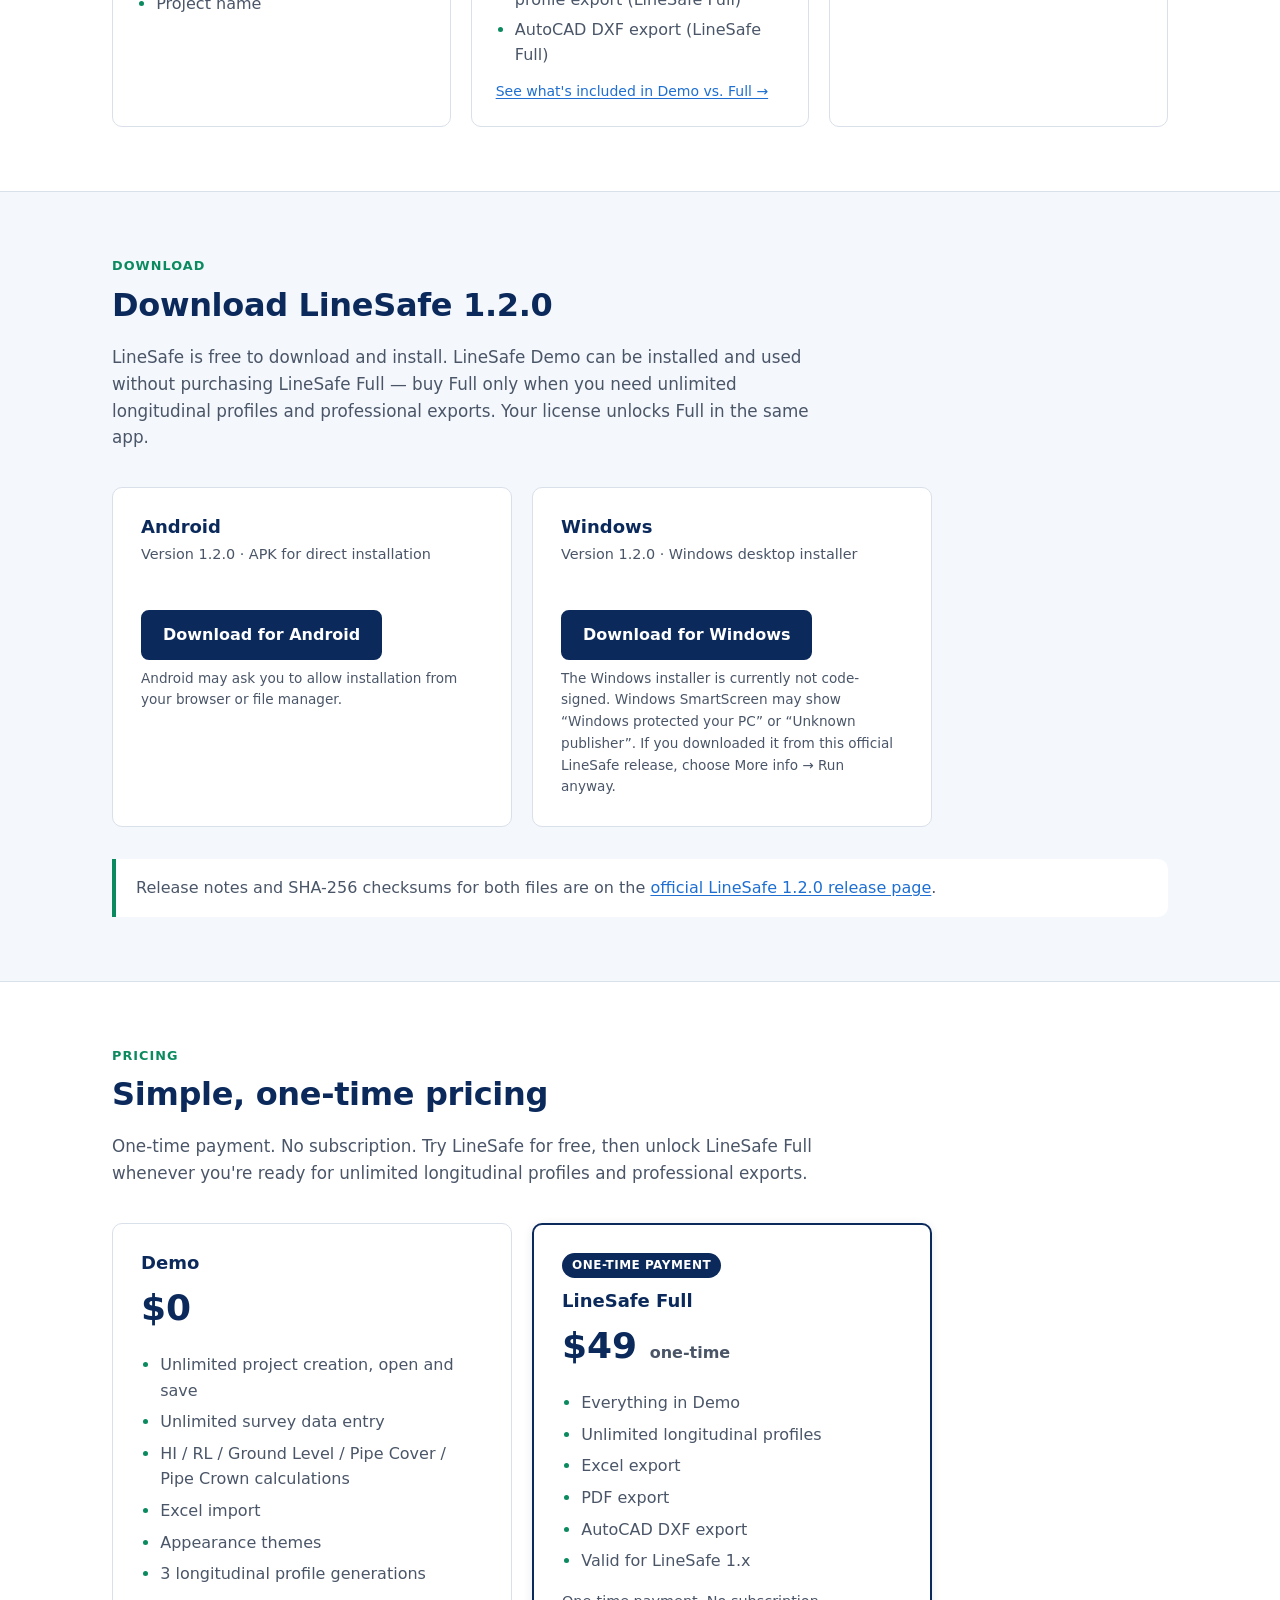
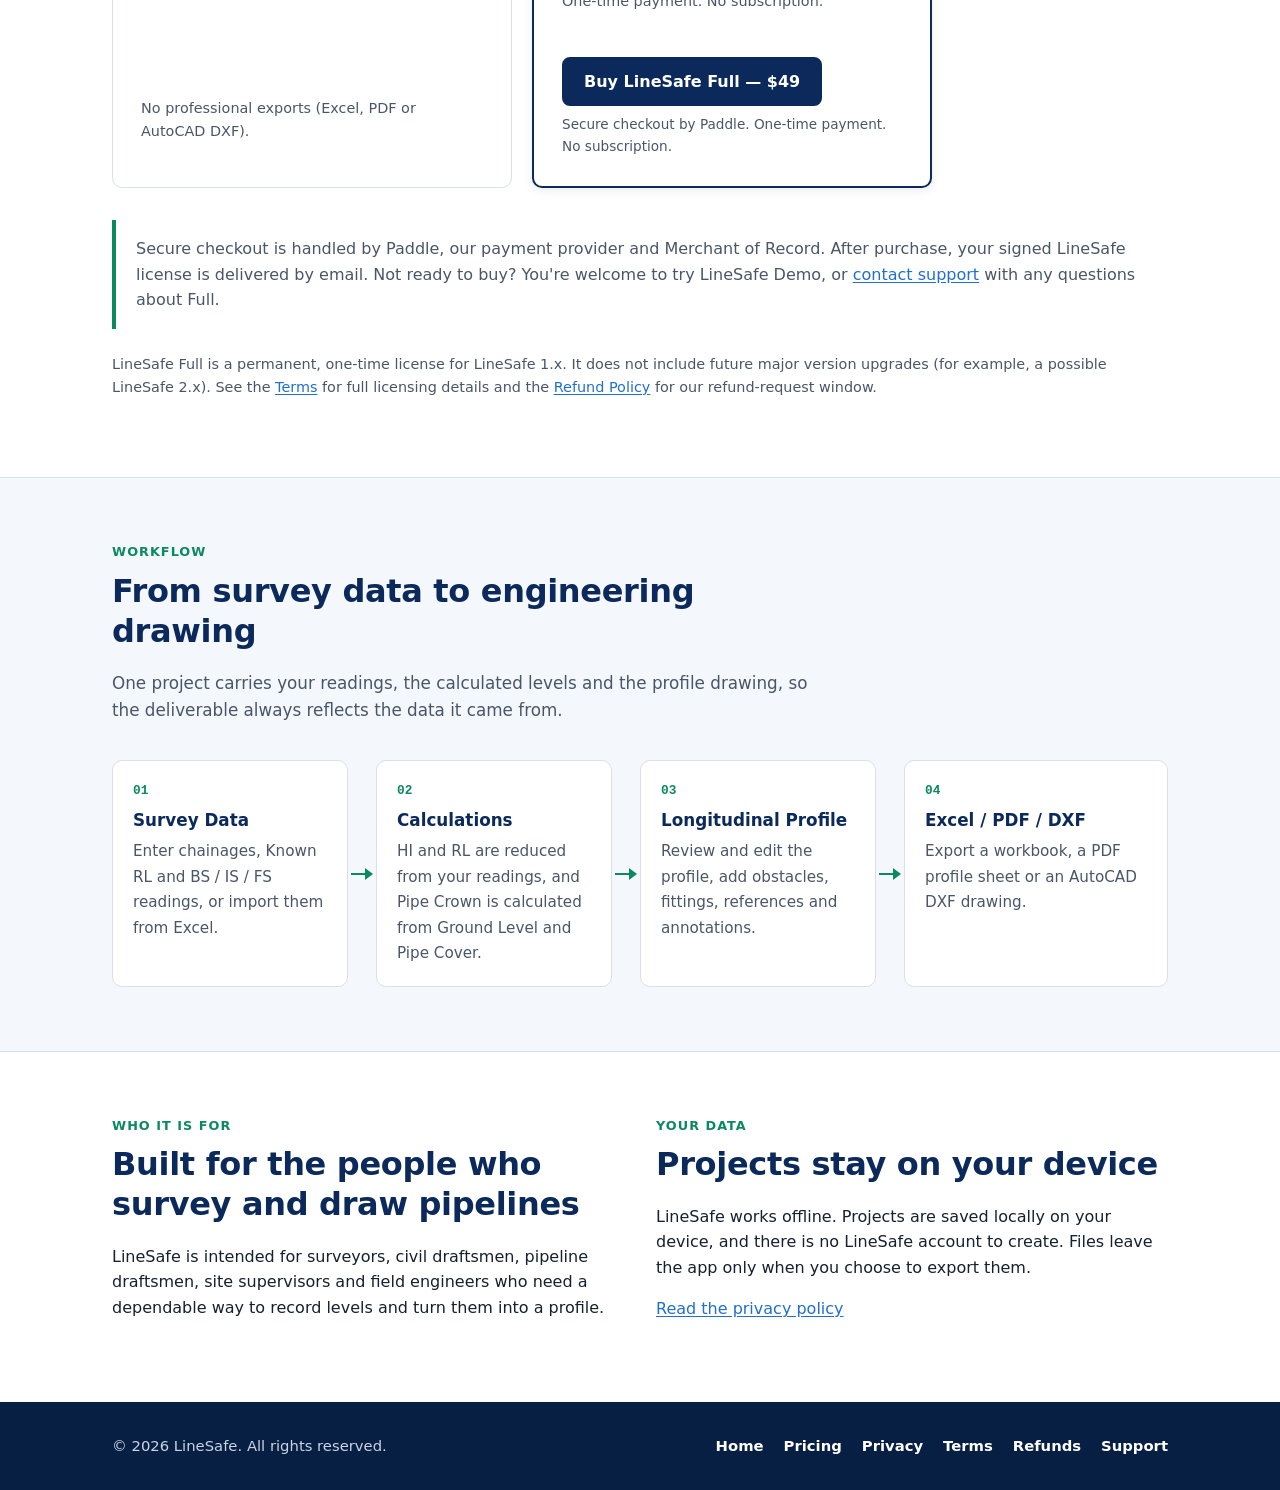
==== commit c26789e0: "feat: launch LineSafe 1.2.0 downloads and Production checkout" ====
--- a/index.html
+++ b/index.html
@@ -22,7 +22,7 @@
       <nav class="site-nav" aria-label="Main">
         <ul>
           <li><a href="index.html" aria-current="page">Home</a></li>
-          <li><a href="index.html#pricing">Pricing</a></li>
+          <li><a href="pricing.html">Pricing</a></li>
           <li><a href="privacy.html">Privacy</a></li>
           <li><a href="terms.html">Terms</a></li>
           <li><a href="refund.html">Refunds</a></li>
@@ -48,6 +48,7 @@
           </ul>
           <div class="button-row">
             <a class="button button-primary" href="#pricing">See pricing</a>
+            <a class="button button-secondary" href="#download">Download LineSafe 1.2.0</a>
             <a class="button button-secondary" href="#features">View features</a>
           </div>
         </div>
@@ -206,6 +207,40 @@
       </div>
     </section>
 
+    <section class="section section-alt" id="download" aria-labelledby="download-title">
+      <div class="container">
+        <div class="section-head">
+          <span class="eyebrow">Download</span>
+          <h2 id="download-title">Download LineSafe 1.2.0</h2>
+          <p>LineSafe is free to download and install. LineSafe Demo can be installed and used without purchasing LineSafe Full &mdash; buy Full only when you need unlimited longitudinal profiles and professional exports. Your license unlocks Full in the same app.</p>
+        </div>
+
+        <div class="pricing-grid">
+          <article class="price-card">
+            <h3>Android</h3>
+            <p class="price-note">Version 1.2.0 &middot; APK for direct installation</p>
+            <div class="button-row">
+              <a class="button button-primary" href="https://github.com/justin23999/linesafe-site/releases/download/app-v1.2.0/LineSafe-1.2.0-Android.apk">Download for Android</a>
+            </div>
+            <p class="purchase-status-note">Android may ask you to allow installation from your browser or file manager.</p>
+          </article>
+
+          <article class="price-card">
+            <h3>Windows</h3>
+            <p class="price-note">Version 1.2.0 &middot; Windows desktop installer</p>
+            <div class="button-row">
+              <a class="button button-primary" href="https://github.com/justin23999/linesafe-site/releases/download/app-v1.2.0/LineSafe-Setup-1.2.0.exe">Download for Windows</a>
+            </div>
+            <p class="purchase-status-note">The Windows installer is currently not code-signed. Windows SmartScreen may show &ldquo;Windows protected your PC&rdquo; or &ldquo;Unknown publisher&rdquo;. If you downloaded it from this official LineSafe release, choose More info &rarr; Run anyway.</p>
+          </article>
+        </div>
+
+        <div class="note">
+          <p>Release notes and SHA-256 checksums for both files are on the <a href="https://github.com/justin23999/linesafe-site/releases/tag/app-v1.2.0">official LineSafe 1.2.0 release page</a>.</p>
+        </div>
+      </div>
+    </section>
+
     <section class="section" id="pricing" aria-labelledby="pricing-title">
       <div class="container">
         <div class="section-head">
@@ -243,14 +278,14 @@
             </ul>
             <p class="price-note">One-time payment. No subscription.</p>
             <div class="button-row">
-              <button type="button" class="button button-primary button-disabled" disabled>Buy LineSafe Full — $49</button>
+              <a class="button button-primary" href="checkout.html?buy=1">Buy LineSafe Full — $49</a>
             </div>
-            <p class="purchase-status-note">Purchasing coming soon</p>
+            <p class="purchase-status-note">Secure checkout by Paddle. One-time payment. No subscription.</p>
           </article>
         </div>
 
         <div class="note">
-          <p>Online checkout for LineSafe Full is not yet available. Once checkout is live, the button above will take you directly to secure payment. In the meantime, you're welcome to try LineSafe Demo, or <a href="support.html">contact support</a> with any questions about Full.</p>
+          <p>Secure checkout is handled by Paddle, our payment provider and Merchant of Record. After purchase, your signed LineSafe license is delivered by email. Not ready to buy? You're welcome to try LineSafe Demo, or <a href="support.html">contact support</a> with any questions about Full.</p>
         </div>
 
         <p style="margin-top: 24px; font-size: 0.9rem; color: var(--muted);">LineSafe Full is a permanent, one-time license for LineSafe 1.x. It does not include future major version upgrades (for example, a possible LineSafe 2.x). See the <a href="terms.html">Terms</a> for full licensing details and the <a href="refund.html">Refund Policy</a> for our refund-request window.</p>
@@ -312,7 +347,7 @@
       <p>&copy; 2026 LineSafe. All rights reserved.</p>
       <ul class="footer-links">
         <li><a href="index.html">Home</a></li>
-        <li><a href="index.html#pricing">Pricing</a></li>
+        <li><a href="pricing.html">Pricing</a></li>
         <li><a href="privacy.html">Privacy</a></li>
         <li><a href="terms.html">Terms</a></li>
         <li><a href="refund.html">Refunds</a></li>
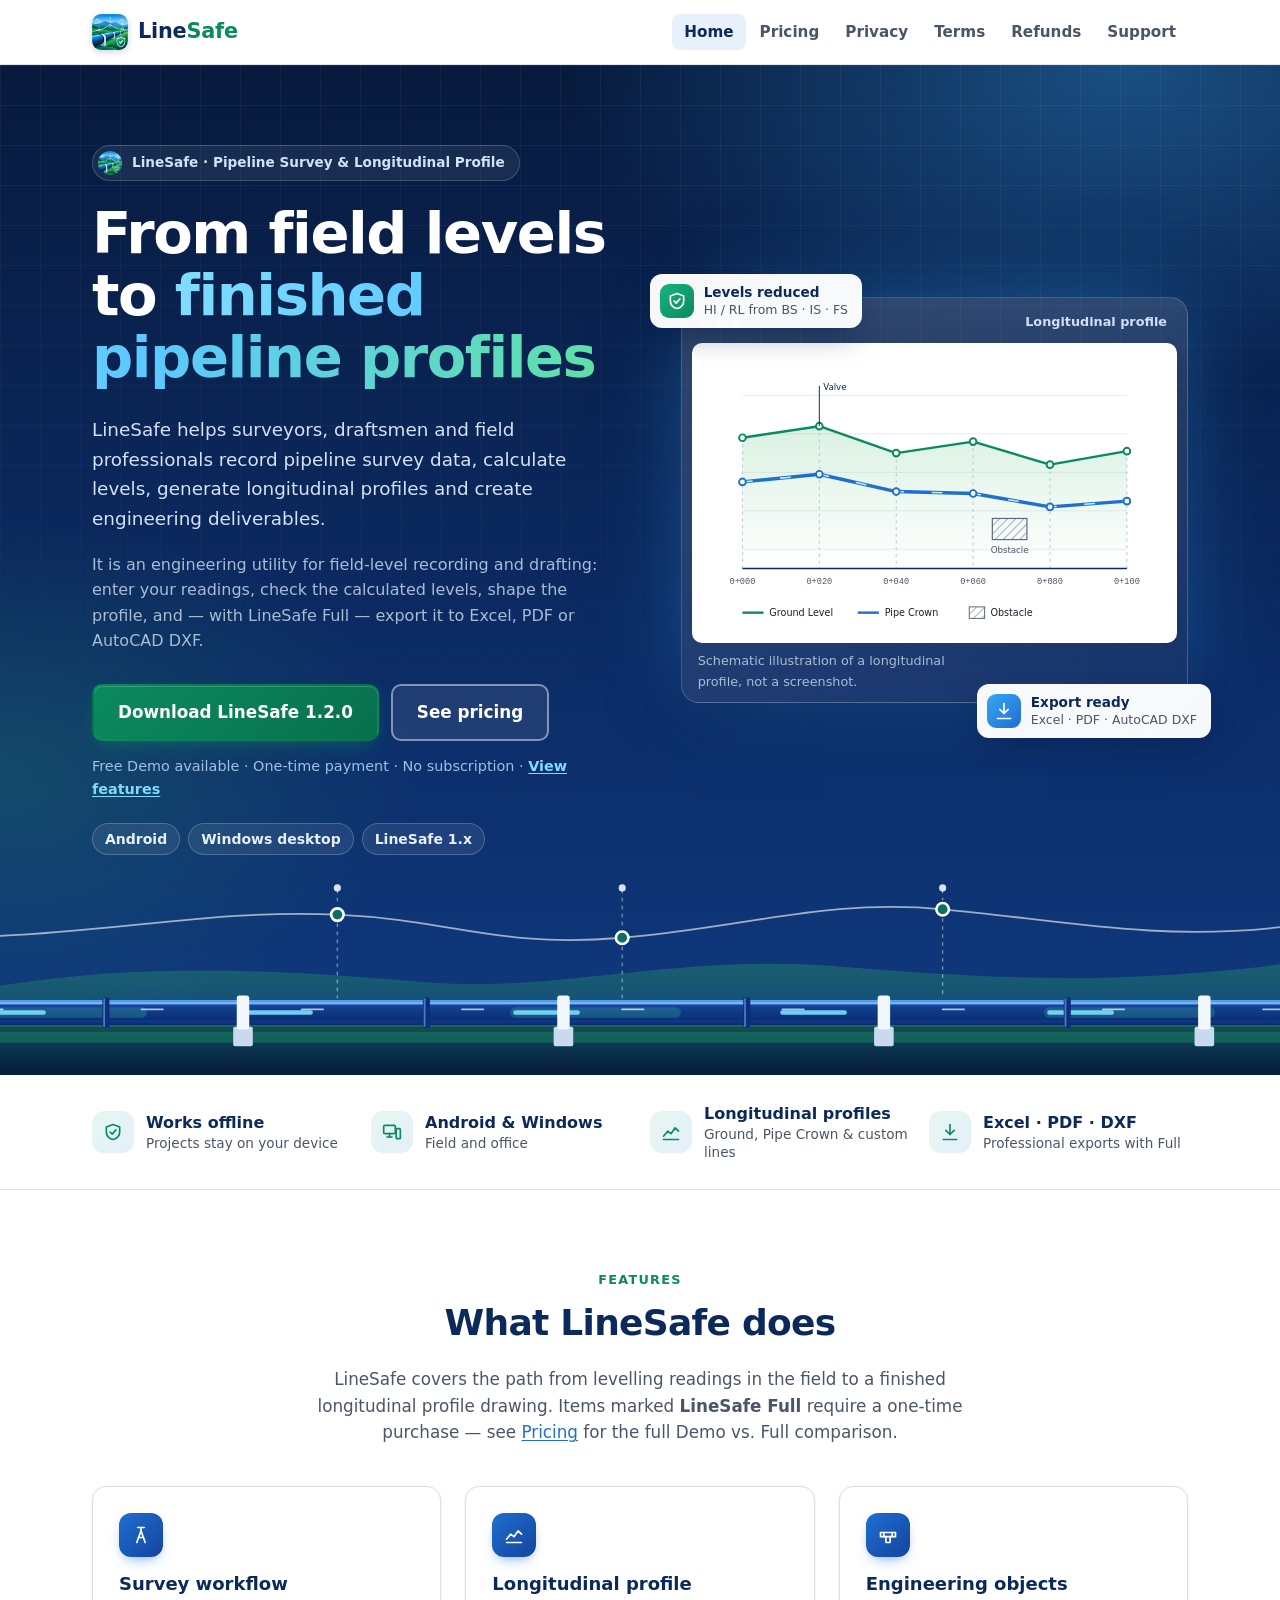
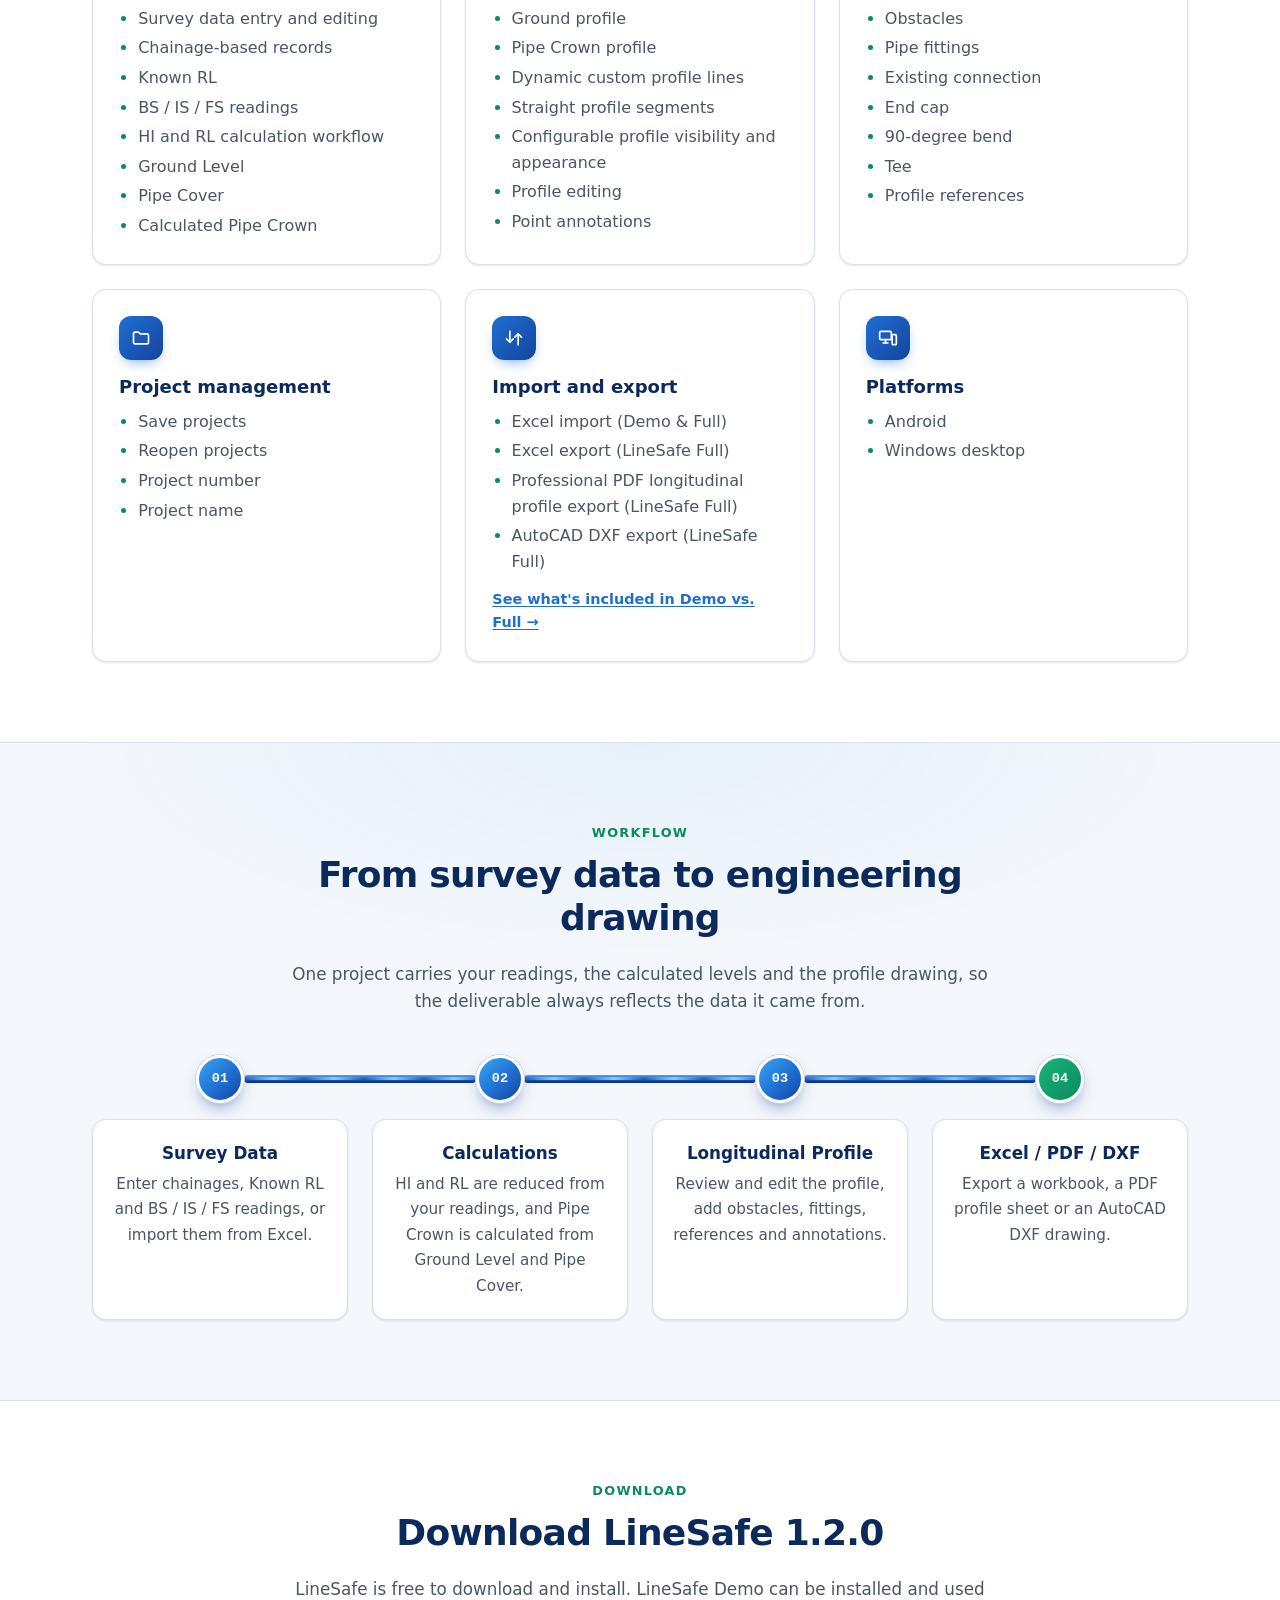
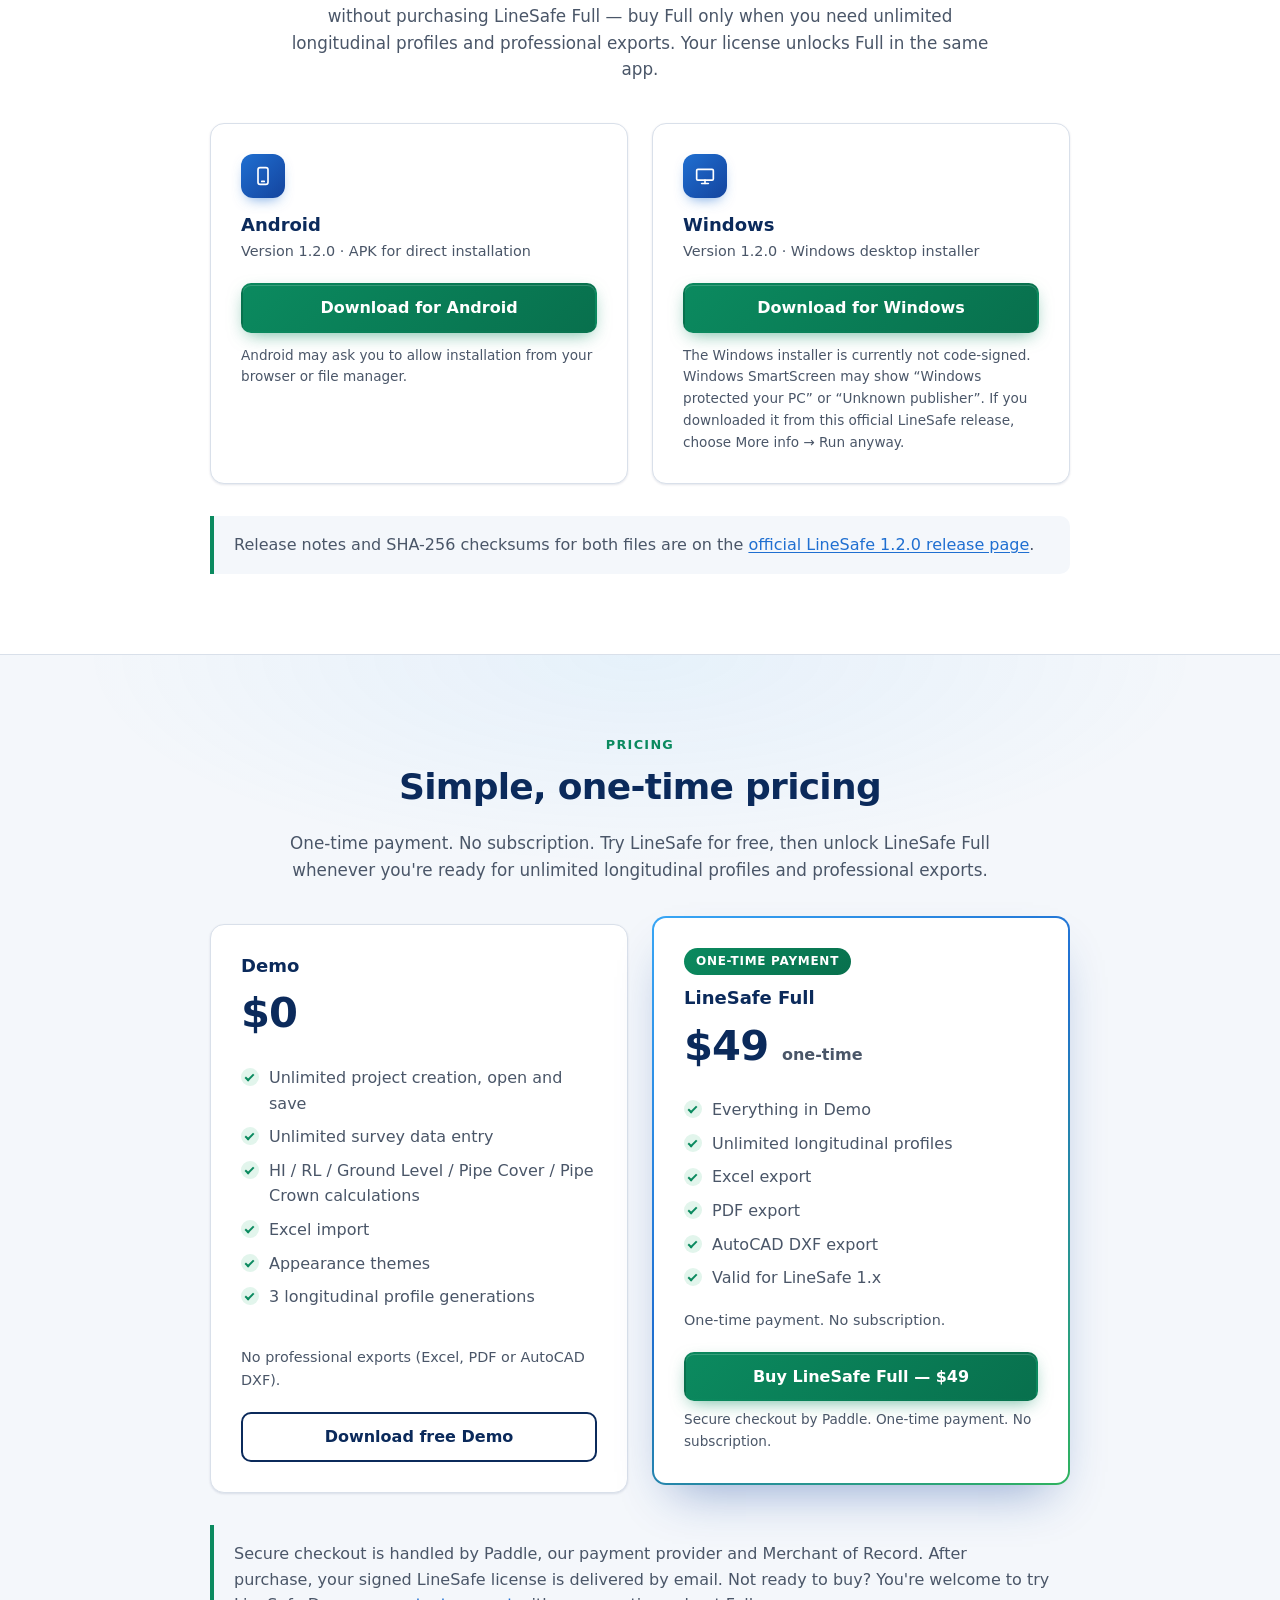
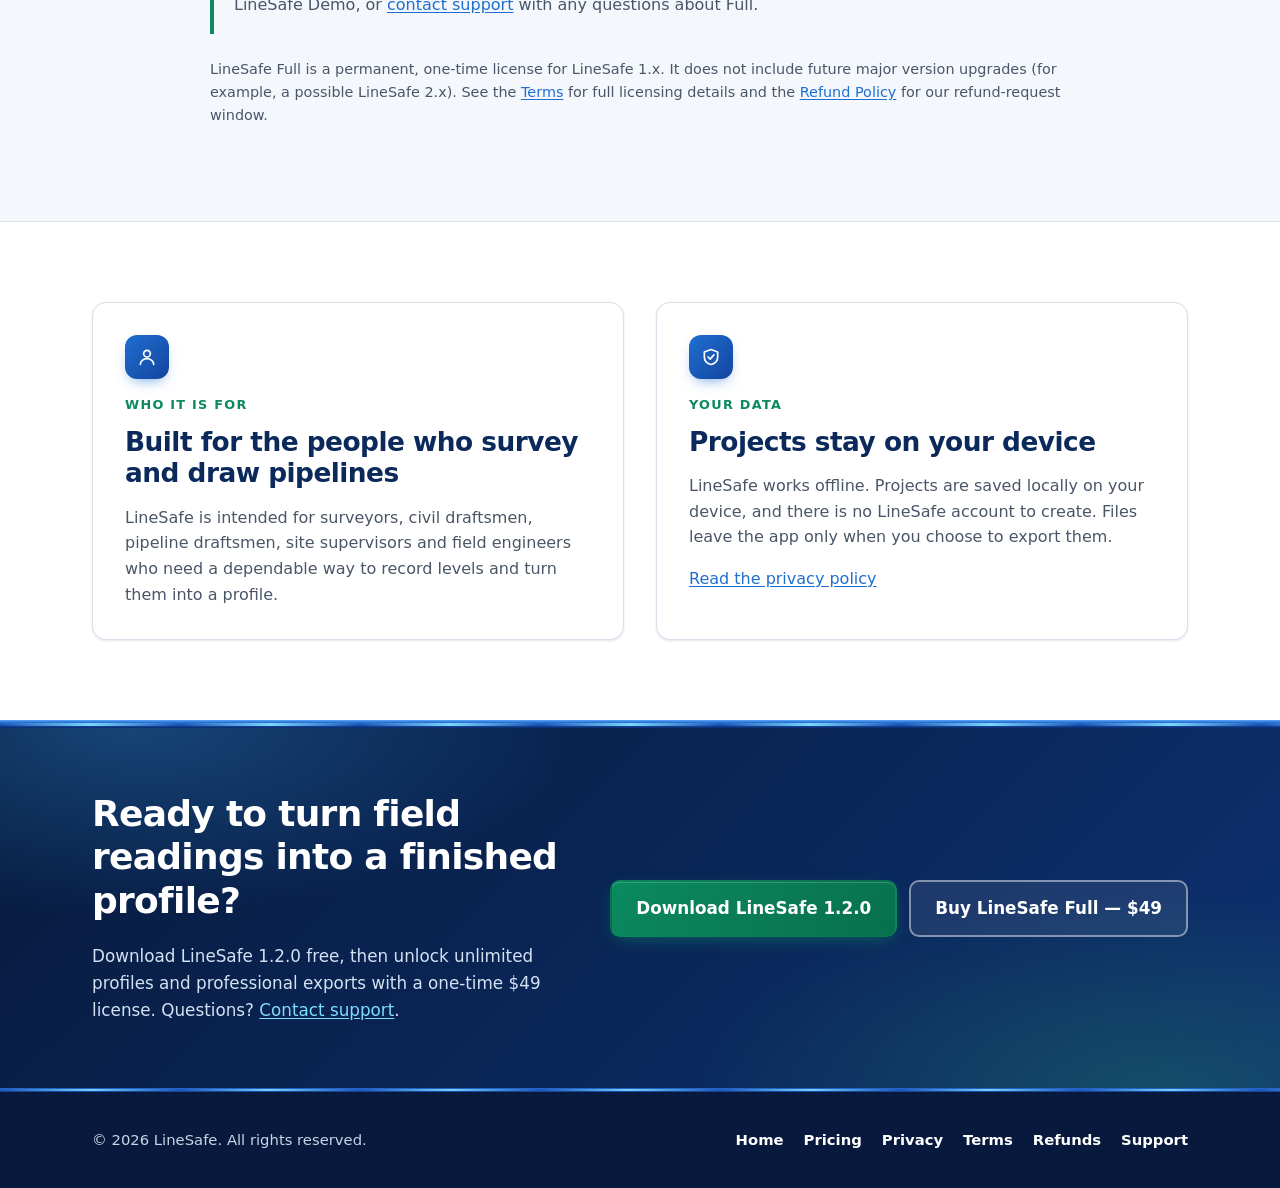
==== commit a1cc4392: "feat: redesign homepage and shared styles Co-Authored-By: Claude Opus 5.5 <noreply@anthropic.com>" ====
--- a/index.html
+++ b/index.html
@@ -33,102 +33,243 @@
   </header>
 
   <main id="main">
-    <section class="hero">
+    <section class="hero" aria-labelledby="hero-title">
       <div class="container hero-inner">
-        <div>
-          <img class="hero-icon" src="assets/linesafe-icon.png" alt="LineSafe app icon" width="72" height="72">
-          <h1>LineSafe</h1>
-          <p class="tagline">Pipeline Survey &amp; Longitudinal Profile</p>
+        <div class="hero-copy">
+          <p class="hero-eyebrow">
+            <img src="assets/linesafe-icon.png" alt="" width="24" height="24">
+            <span>LineSafe · Pipeline Survey &amp; Longitudinal Profile</span>
+          </p>
+          <h1 id="hero-title">From field levels to <span class="text-flow">finished pipeline profiles</span></h1>
           <p class="lead">LineSafe helps surveyors, draftsmen and field professionals record pipeline survey data, calculate levels, generate longitudinal profiles and create engineering deliverables.</p>
-          <p class="lead">It is an engineering utility for field-level recording and drafting: enter your readings, check the calculated levels, shape the profile, and — with LineSafe Full — export it to Excel, PDF or AutoCAD DXF.</p>
+          <p class="lead lead-small">It is an engineering utility for field-level recording and drafting: enter your readings, check the calculated levels, shape the profile, and — with LineSafe Full — export it to Excel, PDF or AutoCAD DXF.</p>
+          <div class="button-row">
+            <a class="button button-primary button-lg" href="#download">Download LineSafe 1.2.0</a>
+            <a class="button button-ghost button-lg" href="#pricing">See pricing</a>
+          </div>
+          <p class="hero-assurance">Free Demo available · One-time payment · No subscription · <a href="#features">View features</a></p>
           <ul class="hero-meta" aria-label="Availability">
             <li class="chip">Android</li>
             <li class="chip">Windows desktop</li>
             <li class="chip">LineSafe 1.x</li>
           </ul>
-          <div class="button-row">
-            <a class="button button-primary" href="#pricing">See pricing</a>
-            <a class="button button-secondary" href="#download">Download LineSafe 1.2.0</a>
-            <a class="button button-secondary" href="#features">View features</a>
+        </div>
+
+        <figure class="product-window">
+          <div class="window-bar" aria-hidden="true">
+            <span class="window-dot"></span><span class="window-dot"></span><span class="window-dot"></span>
+            <span class="window-title">Longitudinal profile</span>
           </div>
-        </div>
-
-        <figure class="profile-figure">
-          <svg viewBox="0 0 480 290" role="img" aria-labelledby="profile-title profile-desc" xmlns="http://www.w3.org/2000/svg">
-            <title id="profile-title">Illustrative longitudinal profile</title>
-            <desc id="profile-desc">A schematic longitudinal profile showing a ground line, a pipe crown line below it, survey stations at 20 metre chainage intervals and an obstacle crossing.</desc>
-            <defs>
-              <pattern id="hatch" width="6" height="6" patternUnits="userSpaceOnUse" patternTransform="rotate(45)">
-                <line x1="0" y1="0" x2="0" y2="6" stroke="#8a94a6" stroke-width="1.5"/>
-              </pattern>
-            </defs>
-            <!-- grid -->
-            <g stroke="#e8edf4" stroke-width="1">
-              <line x1="40" y1="40" x2="440" y2="40"/>
-              <line x1="40" y1="80" x2="440" y2="80"/>
-              <line x1="40" y1="120" x2="440" y2="120"/>
-              <line x1="40" y1="160" x2="440" y2="160"/>
-              <line x1="40" y1="200" x2="440" y2="200"/>
-            </g>
-            <!-- station verticals -->
-            <g stroke="#b8c3d3" stroke-width="1" stroke-dasharray="3 4">
-              <line x1="40" y1="84" x2="40" y2="220"/>
-              <line x1="120" y1="72" x2="120" y2="220"/>
-              <line x1="200" y1="100" x2="200" y2="220"/>
-              <line x1="280" y1="88" x2="280" y2="220"/>
-              <line x1="360" y1="112" x2="360" y2="220"/>
-              <line x1="440" y1="98" x2="440" y2="220"/>
-            </g>
-            <!-- datum -->
-            <line x1="40" y1="220" x2="440" y2="220" stroke="#0b2a5b" stroke-width="1.5"/>
-            <!-- obstacle -->
-            <rect x="300" y="168" width="36" height="22" fill="url(#hatch)" stroke="#5b6678" stroke-width="1.2"/>
-            <text x="318" y="204" font-size="9" fill="#4a5668" text-anchor="middle" font-family="system-ui, sans-serif">Obstacle</text>
-            <!-- ground profile -->
-            <polyline points="40,84 120,72 200,100 280,88 360,112 440,98" fill="none" stroke="#0b8a5f" stroke-width="2.5" stroke-linejoin="round"/>
-            <!-- pipe crown profile -->
-            <polyline points="40,130 120,122 200,140 280,142 360,156 440,150" fill="none" stroke="#1f6fd1" stroke-width="2.5" stroke-linejoin="round"/>
-            <!-- station points -->
-            <g fill="#ffffff" stroke="#0b8a5f" stroke-width="2">
-              <circle cx="40" cy="84" r="3.5"/><circle cx="120" cy="72" r="3.5"/><circle cx="200" cy="100" r="3.5"/>
-              <circle cx="280" cy="88" r="3.5"/><circle cx="360" cy="112" r="3.5"/><circle cx="440" cy="98" r="3.5"/>
-            </g>
-            <g fill="#ffffff" stroke="#1f6fd1" stroke-width="2">
-              <circle cx="40" cy="130" r="3.5"/><circle cx="120" cy="122" r="3.5"/><circle cx="200" cy="140" r="3.5"/>
-              <circle cx="280" cy="142" r="3.5"/><circle cx="360" cy="156" r="3.5"/><circle cx="440" cy="150" r="3.5"/>
-            </g>
-            <!-- annotation -->
-            <g font-family="system-ui, sans-serif" font-size="9" fill="#0b2a5b">
-              <line x1="120" y1="72" x2="120" y2="30" stroke="#0b2a5b" stroke-width="1"/>
-              <text x="124" y="34">Valve</text>
-            </g>
-            <!-- chainage labels -->
-            <g font-family="ui-monospace, Consolas, monospace" font-size="9" fill="#4a5668" text-anchor="middle">
-              <text x="40" y="236">0+000</text>
-              <text x="120" y="236">0+020</text>
-              <text x="200" y="236">0+040</text>
-              <text x="280" y="236">0+060</text>
-              <text x="360" y="236">0+080</text>
-              <text x="440" y="236">0+100</text>
-            </g>
-            <!-- legend -->
-            <g font-family="system-ui, sans-serif" font-size="10" fill="#16202e">
-              <line x1="40" y1="266" x2="62" y2="266" stroke="#0b8a5f" stroke-width="2.5"/>
-              <text x="68" y="269">Ground Level</text>
-              <line x1="160" y1="266" x2="182" y2="266" stroke="#1f6fd1" stroke-width="2.5"/>
-              <text x="188" y="269">Pipe Crown</text>
-              <rect x="276" y="260" width="16" height="12" fill="url(#hatch)" stroke="#5b6678" stroke-width="1"/>
-              <text x="298" y="269">Obstacle</text>
-            </g>
-          </svg>
+          <div class="window-canvas">
+            <svg viewBox="0 0 480 290" role="img" aria-labelledby="profile-title profile-desc" xmlns="http://www.w3.org/2000/svg">
+              <title id="profile-title">Illustrative longitudinal profile</title>
+              <desc id="profile-desc">A schematic longitudinal profile showing a ground line, a pipe crown line below it, survey stations at 20 metre chainage intervals and an obstacle crossing.</desc>
+              <defs>
+                <pattern id="hatch" width="6" height="6" patternUnits="userSpaceOnUse" patternTransform="rotate(45)">
+                  <line x1="0" y1="0" x2="0" y2="6" stroke="#8a94a6" stroke-width="1.5"/>
+                </pattern>
+                <linearGradient id="ground-fill" x1="0" y1="0" x2="0" y2="1">
+                  <stop offset="0" stop-color="#2fb35e" stop-opacity="0.18"/>
+                  <stop offset="1" stop-color="#2fb35e" stop-opacity="0"/>
+                </linearGradient>
+              </defs>
+              <!-- grid -->
+              <g stroke="#e8edf4" stroke-width="1">
+                <line x1="40" y1="40" x2="440" y2="40"/>
+                <line x1="40" y1="80" x2="440" y2="80"/>
+                <line x1="40" y1="120" x2="440" y2="120"/>
+                <line x1="40" y1="160" x2="440" y2="160"/>
+                <line x1="40" y1="200" x2="440" y2="200"/>
+              </g>
+              <!-- ground fill -->
+              <polygon points="40,84 120,72 200,100 280,88 360,112 440,98 440,220 40,220" fill="url(#ground-fill)"/>
+              <!-- station verticals -->
+              <g stroke="#b8c3d3" stroke-width="1" stroke-dasharray="3 4">
+                <line x1="40" y1="84" x2="40" y2="220"/>
+                <line x1="120" y1="72" x2="120" y2="220"/>
+                <line x1="200" y1="100" x2="200" y2="220"/>
+                <line x1="280" y1="88" x2="280" y2="220"/>
+                <line x1="360" y1="112" x2="360" y2="220"/>
+                <line x1="440" y1="98" x2="440" y2="220"/>
+              </g>
+              <!-- datum -->
+              <line x1="40" y1="220" x2="440" y2="220" stroke="#0b2a5b" stroke-width="1.5"/>
+              <!-- obstacle -->
+              <rect x="300" y="168" width="36" height="22" fill="url(#hatch)" stroke="#5b6678" stroke-width="1.2"/>
+              <text x="318" y="204" font-size="9" fill="#4a5668" text-anchor="middle" font-family="system-ui, sans-serif">Obstacle</text>
+              <!-- ground profile -->
+              <polyline points="40,84 120,72 200,100 280,88 360,112 440,98" fill="none" stroke="#0b8a5f" stroke-width="2.5" stroke-linejoin="round"/>
+              <!-- pipe crown profile, with a light "flow" overlay -->
+              <polyline points="40,130 120,122 200,140 280,142 360,156 440,150" fill="none" stroke="#1f6fd1" stroke-width="3.5" stroke-linejoin="round"/>
+              <polyline class="crown-flow" points="40,130 120,122 200,140 280,142 360,156 440,150" fill="none" stroke="#bfeaff" stroke-width="1.6" stroke-linecap="round" stroke-linejoin="round"/>
+              <!-- station points -->
+              <g fill="#ffffff" stroke="#0b8a5f" stroke-width="2">
+                <circle cx="40" cy="84" r="3.5"/><circle cx="120" cy="72" r="3.5"/><circle cx="200" cy="100" r="3.5"/>
+                <circle cx="280" cy="88" r="3.5"/><circle cx="360" cy="112" r="3.5"/><circle cx="440" cy="98" r="3.5"/>
+              </g>
+              <g fill="#ffffff" stroke="#1f6fd1" stroke-width="2">
+                <circle cx="40" cy="130" r="3.5"/><circle cx="120" cy="122" r="3.5"/><circle cx="200" cy="140" r="3.5"/>
+                <circle cx="280" cy="142" r="3.5"/><circle cx="360" cy="156" r="3.5"/><circle cx="440" cy="150" r="3.5"/>
+              </g>
+              <!-- annotation -->
+              <g font-family="system-ui, sans-serif" font-size="9" fill="#0b2a5b">
+                <line x1="120" y1="72" x2="120" y2="30" stroke="#0b2a5b" stroke-width="1"/>
+                <text x="124" y="34">Valve</text>
+              </g>
+              <!-- chainage labels -->
+              <g font-family="ui-monospace, Consolas, monospace" font-size="9" fill="#4a5668" text-anchor="middle">
+                <text x="40" y="236">0+000</text>
+                <text x="120" y="236">0+020</text>
+                <text x="200" y="236">0+040</text>
+                <text x="280" y="236">0+060</text>
+                <text x="360" y="236">0+080</text>
+                <text x="440" y="236">0+100</text>
+              </g>
+              <!-- legend -->
+              <g font-family="system-ui, sans-serif" font-size="10" fill="#16202e">
+                <line x1="40" y1="266" x2="62" y2="266" stroke="#0b8a5f" stroke-width="2.5"/>
+                <text x="68" y="269">Ground Level</text>
+                <line x1="160" y1="266" x2="182" y2="266" stroke="#1f6fd1" stroke-width="2.5"/>
+                <text x="188" y="269">Pipe Crown</text>
+                <rect x="276" y="260" width="16" height="12" fill="url(#hatch)" stroke="#5b6678" stroke-width="1"/>
+                <text x="298" y="269">Obstacle</text>
+              </g>
+            </svg>
+          </div>
           <figcaption>Schematic illustration of a longitudinal profile, not a screenshot.</figcaption>
+
+          <div class="float-badge float-badge-top" aria-hidden="true">
+            <span class="float-icon"><svg viewBox="0 0 24 24"><path d="M12 3l8 3v6c0 5-3.5 8-8 9-4.5-1-8-4-8-9V6z"/><path d="M8.5 12l2.5 2.5 4.5-5"/></svg></span>
+            <span><strong>Levels reduced</strong><small>HI / RL from BS · IS · FS</small></span>
+          </div>
+          <div class="float-badge float-badge-bottom" aria-hidden="true">
+            <span class="float-icon float-icon-blue"><svg viewBox="0 0 24 24"><path d="M12 3v12"/><path d="M7 10l5 5 5-5"/><path d="M4 21h16"/></svg></span>
+            <span><strong>Export ready</strong><small>Excel · PDF · AutoCAD DXF</small></span>
+          </div>
         </figure>
+      </div>
+
+      <!-- Signature pipeline: survey profile above a pipeline with water flowing through it. Decorative. -->
+      <div class="hero-pipeline" aria-hidden="true">
+        <svg class="pipeline-svg" viewBox="0 0 1440 220" preserveAspectRatio="xMidYMax slice" focusable="false" xmlns="http://www.w3.org/2000/svg">
+          <defs>
+            <linearGradient id="pl-body" x1="0" y1="0" x2="0" y2="1">
+              <stop offset="0" stop-color="#5aa8f5"/>
+              <stop offset="0.3" stop-color="#2468d0"/>
+              <stop offset="0.72" stop-color="#14449e"/>
+              <stop offset="1" stop-color="#0a2a6b"/>
+            </linearGradient>
+            <linearGradient id="pl-hill-back" x1="0" y1="0" x2="0" y2="1">
+              <stop offset="0" stop-color="#2fb35e" stop-opacity="0.32"/>
+              <stop offset="1" stop-color="#2fb35e" stop-opacity="0"/>
+            </linearGradient>
+            <linearGradient id="pl-hill-front" x1="0" y1="0" x2="0" y2="1">
+              <stop offset="0" stop-color="#1f9a55" stop-opacity="0.55"/>
+              <stop offset="1" stop-color="#0b3a4d" stop-opacity="0.9"/>
+            </linearGradient>
+            <linearGradient id="pl-ground" x1="0" y1="0" x2="0" y2="1">
+              <stop offset="0" stop-color="#0c3a52"/>
+              <stop offset="1" stop-color="#071a3d"/>
+            </linearGradient>
+            <linearGradient id="pl-glint" x1="0" y1="0" x2="1" y2="0">
+              <stop offset="0" stop-color="#ffffff" stop-opacity="0"/>
+              <stop offset="0.5" stop-color="#e6f8ff" stop-opacity="0.55"/>
+              <stop offset="1" stop-color="#ffffff" stop-opacity="0"/>
+            </linearGradient>
+            <clipPath id="pl-channel">
+              <rect x="-20" y="141" width="1480" height="18" rx="9"/>
+            </clipPath>
+          </defs>
+
+          <!-- terrain -->
+          <path d="M0 120 C 180 92 330 104 480 116 S 760 84 940 98 S 1240 120 1440 96 V220 H0 Z" fill="url(#pl-hill-back)"/>
+          <path d="M0 160 C 220 136 420 150 640 146 S 1060 132 1240 146 S 1380 150 1440 144 V220 H0 Z" fill="url(#pl-hill-front)"/>
+          <rect x="0" y="184" width="1440" height="36" fill="url(#pl-ground)"/>
+
+          <!-- survey profile line with stations -->
+          <path d="M0 64 C 140 58 250 34 380 40 S 560 78 700 66 S 930 22 1060 34 S 1300 70 1440 54" fill="none" stroke="#ffffff" stroke-opacity="0.6" stroke-width="2"/>
+          <g stroke="#ffffff" stroke-opacity="0.45" stroke-width="1.5" stroke-dasharray="4 5">
+            <line x1="380" y1="12" x2="380" y2="30"/><line x1="380" y1="50" x2="380" y2="134"/>
+            <line x1="700" y1="12" x2="700" y2="56"/><line x1="700" y1="76" x2="700" y2="134"/>
+            <line x1="1060" y1="12" x2="1060" y2="24"/><line x1="1060" y1="44" x2="1060" y2="134"/>
+          </g>
+          <g fill="#ffffff" fill-opacity="0.85">
+            <circle cx="380" cy="10" r="4"/><circle cx="700" cy="10" r="4"/><circle cx="1060" cy="10" r="4"/>
+          </g>
+          <g fill="none" stroke="#7fdcff" stroke-width="2">
+            <circle class="pl-pulse" cx="380" cy="40" r="7"/>
+            <circle class="pl-pulse pl-pulse-2" cx="700" cy="66" r="7"/>
+            <circle class="pl-pulse pl-pulse-3" cx="1060" cy="34" r="7"/>
+          </g>
+          <g fill="#0d6e63" stroke="#ffffff" stroke-width="3">
+            <circle cx="380" cy="40" r="7"/><circle cx="700" cy="66" r="7"/><circle cx="1060" cy="34" r="7"/>
+          </g>
+
+          <!-- pipe -->
+          <rect x="-20" y="166" width="1480" height="6" fill="#06183a" opacity="0.35"/>
+          <rect x="-20" y="136" width="1480" height="28" fill="url(#pl-body)"/>
+          <g clip-path="url(#pl-channel)">
+            <rect x="-20" y="141" width="1480" height="18" fill="#082563" opacity="0.6"/>
+            <line class="pl-flow pl-flow-wide" x1="-20" y1="150" x2="1460" y2="150"/>
+            <line class="pl-flow pl-flow-main" x1="-20" y1="150" x2="1460" y2="150"/>
+            <line class="pl-flow pl-flow-fine" x1="-20" y1="146.5" x2="1460" y2="146.5"/>
+            <rect class="pl-glint" x="-320" y="141" width="320" height="18" fill="url(#pl-glint)"/>
+          </g>
+          <rect x="-20" y="138.5" width="1480" height="2" fill="#ffffff" opacity="0.35"/>
+
+          <!-- flange joints -->
+          <g>
+            <rect x="116" y="133" width="8" height="34" rx="2" fill="#0c2f7a"/>
+            <rect x="476" y="133" width="8" height="34" rx="2" fill="#0c2f7a"/>
+            <rect x="836" y="133" width="8" height="34" rx="2" fill="#0c2f7a"/>
+            <rect x="1196" y="133" width="8" height="34" rx="2" fill="#0c2f7a"/>
+          </g>
+          <g fill="#7cbcff" opacity="0.55">
+            <rect x="117" y="134" width="2" height="32"/><rect x="477" y="134" width="2" height="32"/>
+            <rect x="837" y="134" width="2" height="32"/><rect x="1197" y="134" width="2" height="32"/>
+          </g>
+
+          <!-- white supports, as in the LineSafe icon -->
+          <g>
+            <rect x="263" y="166" width="22" height="22" rx="2" fill="#c9d9ee"/>
+            <rect x="267" y="131" width="14" height="38" rx="3" fill="#f2f7fd"/>
+            <rect x="623" y="166" width="22" height="22" rx="2" fill="#c9d9ee"/>
+            <rect x="627" y="131" width="14" height="38" rx="3" fill="#f2f7fd"/>
+            <rect x="983" y="166" width="22" height="22" rx="2" fill="#c9d9ee"/>
+            <rect x="987" y="131" width="14" height="38" rx="3" fill="#f2f7fd"/>
+            <rect x="1343" y="166" width="22" height="22" rx="2" fill="#c9d9ee"/>
+            <rect x="1347" y="131" width="14" height="38" rx="3" fill="#f2f7fd"/>
+          </g>
+        </svg>
+      </div>
+    </section>
+
+    <section class="value-strip" aria-label="Highlights">
+      <div class="container">
+        <ul class="value-grid">
+          <li>
+            <span class="value-icon"><svg viewBox="0 0 24 24" aria-hidden="true"><path d="M12 3l8 3v6c0 5-3.5 8-8 9-4.5-1-8-4-8-9V6z"/><path d="M8.5 12l2.5 2.5 4.5-5"/></svg></span>
+            <span><strong>Works offline</strong><small>Projects stay on your device</small></span>
+          </li>
+          <li>
+            <span class="value-icon"><svg viewBox="0 0 24 24" aria-hidden="true"><rect x="2" y="4" width="14" height="10" rx="1.5"/><path d="M6 18h6"/><path d="M9 14v4"/><rect x="17" y="8" width="5" height="12" rx="1.2"/></svg></span>
+            <span><strong>Android &amp; Windows</strong><small>Field and office</small></span>
+          </li>
+          <li>
+            <span class="value-icon"><svg viewBox="0 0 24 24" aria-hidden="true"><path d="M3 17l5-6 4 3 5-7 4 4"/><path d="M3 21h18"/></svg></span>
+            <span><strong>Longitudinal profiles</strong><small>Ground, Pipe Crown &amp; custom lines</small></span>
+          </li>
+          <li>
+            <span class="value-icon"><svg viewBox="0 0 24 24" aria-hidden="true"><path d="M12 3v12"/><path d="M7 10l5 5 5-5"/><path d="M4 21h16"/></svg></span>
+            <span><strong>Excel · PDF · DXF</strong><small>Professional exports with Full</small></span>
+          </li>
+        </ul>
       </div>
     </section>
 
     <section class="section" id="features" aria-labelledby="features-title">
       <div class="container">
-        <div class="section-head">
+        <div class="section-head section-head-center">
           <span class="eyebrow">Features</span>
           <h2 id="features-title">What LineSafe does</h2>
           <p>LineSafe covers the path from levelling readings in the field to a finished longitudinal profile drawing. Items marked <strong>LineSafe Full</strong> require a one-time purchase — see <a href="#pricing">Pricing</a> for the full Demo vs. Full comparison.</p>
@@ -136,7 +277,8 @@
 
         <div class="feature-grid">
           <article class="card">
-            <h3><span class="card-mark" aria-hidden="true"></span>Survey workflow</h3>
+            <span class="card-icon" aria-hidden="true"><svg viewBox="0 0 24 24"><path d="M8 3h8"/><path d="M12 3v4"/><path d="M7 21l5-14 5 14"/><path d="M9 15h6"/></svg></span>
+            <h3>Survey workflow</h3>
             <ul>
               <li>Survey data entry and editing</li>
               <li>Chainage-based records</li>
@@ -150,7 +292,8 @@
           </article>
 
           <article class="card">
-            <h3><span class="card-mark" aria-hidden="true"></span>Longitudinal profile</h3>
+            <span class="card-icon" aria-hidden="true"><svg viewBox="0 0 24 24"><path d="M3 17l5-6 4 3 5-7 4 4"/><path d="M3 21h18"/></svg></span>
+            <h3>Longitudinal profile</h3>
             <ul>
               <li>Ground profile</li>
               <li>Pipe Crown profile</li>
@@ -163,7 +306,8 @@
           </article>
 
           <article class="card">
-            <h3><span class="card-mark" aria-hidden="true"></span>Engineering objects</h3>
+            <span class="card-icon" aria-hidden="true"><svg viewBox="0 0 24 24"><path d="M3 9h18v5H3z"/><path d="M9.5 14v7h5v-7"/><path d="M7 9v5"/><path d="M17 9v5"/></svg></span>
+            <h3>Engineering objects</h3>
             <ul>
               <li>Obstacles</li>
               <li>Pipe fittings</li>
@@ -176,7 +320,8 @@
           </article>
 
           <article class="card">
-            <h3><span class="card-mark" aria-hidden="true"></span>Project management</h3>
+            <span class="card-icon" aria-hidden="true"><svg viewBox="0 0 24 24"><path d="M3 7a2 2 0 0 1 2-2h4l2 2h8a2 2 0 0 1 2 2v8a2 2 0 0 1-2 2H5a2 2 0 0 1-2-2z"/></svg></span>
+            <h3>Project management</h3>
             <ul>
               <li>Save projects</li>
               <li>Reopen projects</li>
@@ -186,18 +331,20 @@
           </article>
 
           <article class="card">
-            <h3><span class="card-mark" aria-hidden="true"></span>Import and export</h3>
+            <span class="card-icon" aria-hidden="true"><svg viewBox="0 0 24 24"><path d="M7 4v13"/><path d="M3 13l4 4 4-4"/><path d="M17 20V7"/><path d="M13 11l4-4 4 4"/></svg></span>
+            <h3>Import and export</h3>
             <ul>
               <li>Excel import (Demo &amp; Full)</li>
               <li>Excel export (LineSafe Full)</li>
               <li>Professional PDF longitudinal profile export (LineSafe Full)</li>
               <li>AutoCAD DXF export (LineSafe Full)</li>
             </ul>
-            <p style="margin: 12px 0 0; font-size: 0.875rem;"><a href="#pricing">See what's included in Demo vs. Full →</a></p>
+            <p class="card-link"><a href="#pricing">See what's included in Demo vs. Full →</a></p>
           </article>
 
           <article class="card">
-            <h3><span class="card-mark" aria-hidden="true"></span>Platforms</h3>
+            <span class="card-icon" aria-hidden="true"><svg viewBox="0 0 24 24"><rect x="2" y="4" width="14" height="10" rx="1.5"/><path d="M6 18h6"/><path d="M9 14v4"/><rect x="17" y="8" width="5" height="12" rx="1.2"/></svg></span>
+            <h3>Platforms</h3>
             <ul>
               <li>Android</li>
               <li>Windows desktop</li>
@@ -207,49 +354,92 @@
       </div>
     </section>
 
-    <section class="section section-alt" id="download" aria-labelledby="download-title">
+    <section class="section section-alt" id="workflow" aria-labelledby="workflow-title">
       <div class="container">
-        <div class="section-head">
+        <div class="section-head section-head-center">
+          <span class="eyebrow">Workflow</span>
+          <h2 id="workflow-title">From survey data to engineering drawing</h2>
+          <p>One project carries your readings, the calculated levels and the profile drawing, so the deliverable always reflects the data it came from.</p>
+        </div>
+
+        <ol class="workflow">
+          <li>
+            <span class="step-node" aria-hidden="true">01</span>
+            <div class="step-card">
+              <strong>Survey Data</strong>
+              <span>Enter chainages, Known RL and BS / IS / FS readings, or import them from Excel.</span>
+            </div>
+          </li>
+          <li>
+            <span class="step-node" aria-hidden="true">02</span>
+            <div class="step-card">
+              <strong>Calculations</strong>
+              <span>HI and RL are reduced from your readings, and Pipe Crown is calculated from Ground Level and Pipe Cover.</span>
+            </div>
+          </li>
+          <li>
+            <span class="step-node" aria-hidden="true">03</span>
+            <div class="step-card">
+              <strong>Longitudinal Profile</strong>
+              <span>Review and edit the profile, add obstacles, fittings, references and annotations.</span>
+            </div>
+          </li>
+          <li>
+            <span class="step-node" aria-hidden="true">04</span>
+            <div class="step-card">
+              <strong>Excel / PDF / DXF</strong>
+              <span>Export a workbook, a PDF profile sheet or an AutoCAD DXF drawing.</span>
+            </div>
+          </li>
+        </ol>
+      </div>
+    </section>
+
+    <section class="section" id="download" aria-labelledby="download-title">
+      <div class="container">
+        <div class="section-head section-head-center">
           <span class="eyebrow">Download</span>
           <h2 id="download-title">Download LineSafe 1.2.0</h2>
           <p>LineSafe is free to download and install. LineSafe Demo can be installed and used without purchasing LineSafe Full &mdash; buy Full only when you need unlimited longitudinal profiles and professional exports. Your license unlocks Full in the same app.</p>
         </div>
 
-        <div class="pricing-grid">
-          <article class="price-card">
+        <div class="download-grid">
+          <article class="download-card">
+            <span class="card-icon" aria-hidden="true"><svg viewBox="0 0 24 24"><rect x="6" y="2" width="12" height="20" rx="2.5"/><path d="M10.5 18.5h3"/></svg></span>
             <h3>Android</h3>
             <p class="price-note">Version 1.2.0 &middot; APK for direct installation</p>
             <div class="button-row">
-              <a class="button button-primary" href="https://github.com/justin23999/linesafe-site/releases/download/app-v1.2.0/LineSafe-1.2.0-Android.apk">Download for Android</a>
+              <a class="button button-primary button-block" href="https://github.com/justin23999/linesafe-site/releases/download/app-v1.2.0/LineSafe-1.2.0-Android.apk">Download for Android</a>
             </div>
             <p class="purchase-status-note">Android may ask you to allow installation from your browser or file manager.</p>
           </article>
 
-          <article class="price-card">
+          <article class="download-card">
+            <span class="card-icon" aria-hidden="true"><svg viewBox="0 0 24 24"><rect x="2" y="4" width="20" height="13" rx="1.5"/><path d="M8 21h8"/><path d="M12 17v4"/></svg></span>
             <h3>Windows</h3>
             <p class="price-note">Version 1.2.0 &middot; Windows desktop installer</p>
             <div class="button-row">
-              <a class="button button-primary" href="https://github.com/justin23999/linesafe-site/releases/download/app-v1.2.0/LineSafe-Setup-1.2.0.exe">Download for Windows</a>
+              <a class="button button-primary button-block" href="https://github.com/justin23999/linesafe-site/releases/download/app-v1.2.0/LineSafe-Setup-1.2.0.exe">Download for Windows</a>
             </div>
             <p class="purchase-status-note">The Windows installer is currently not code-signed. Windows SmartScreen may show &ldquo;Windows protected your PC&rdquo; or &ldquo;Unknown publisher&rdquo;. If you downloaded it from this official LineSafe release, choose More info &rarr; Run anyway.</p>
           </article>
         </div>
 
-        <div class="note">
+        <div class="note note-center">
           <p>Release notes and SHA-256 checksums for both files are on the <a href="https://github.com/justin23999/linesafe-site/releases/tag/app-v1.2.0">official LineSafe 1.2.0 release page</a>.</p>
         </div>
       </div>
     </section>
 
-    <section class="section" id="pricing" aria-labelledby="pricing-title">
+    <section class="section section-alt" id="pricing" aria-labelledby="pricing-title">
       <div class="container">
-        <div class="section-head">
+        <div class="section-head section-head-center">
           <span class="eyebrow">Pricing</span>
           <h2 id="pricing-title">Simple, one-time pricing</h2>
           <p>One-time payment. No subscription. Try LineSafe for free, then unlock LineSafe Full whenever you're ready for unlimited longitudinal profiles and professional exports.</p>
         </div>
 
-        <div class="pricing-grid">
+        <div class="pricing-grid pricing-grid-center">
           <article class="price-card">
             <h3>Demo</h3>
             <p class="price">$0</p>
@@ -262,6 +452,9 @@
               <li>3 longitudinal profile generations</li>
             </ul>
             <p class="price-note">No professional exports (Excel, PDF or AutoCAD DXF).</p>
+            <div class="button-row">
+              <a class="button button-secondary button-block" href="#download">Download free Demo</a>
+            </div>
           </article>
 
           <article class="price-card price-card-featured">
@@ -278,64 +471,48 @@
             </ul>
             <p class="price-note">One-time payment. No subscription.</p>
             <div class="button-row">
-              <a class="button button-primary" href="checkout.html?buy=1">Buy LineSafe Full — $49</a>
+              <a class="button button-primary button-block" href="checkout.html?buy=1">Buy LineSafe Full — $49</a>
             </div>
             <p class="purchase-status-note">Secure checkout by Paddle. One-time payment. No subscription.</p>
           </article>
         </div>
 
-        <div class="note">
+        <div class="note note-center">
           <p>Secure checkout is handled by Paddle, our payment provider and Merchant of Record. After purchase, your signed LineSafe license is delivered by email. Not ready to buy? You're welcome to try LineSafe Demo, or <a href="support.html">contact support</a> with any questions about Full.</p>
         </div>
 
-        <p style="margin-top: 24px; font-size: 0.9rem; color: var(--muted);">LineSafe Full is a permanent, one-time license for LineSafe 1.x. It does not include future major version upgrades (for example, a possible LineSafe 2.x). See the <a href="terms.html">Terms</a> for full licensing details and the <a href="refund.html">Refund Policy</a> for our refund-request window.</p>
-      </div>
-    </section>
-
-    <section class="section section-alt" id="workflow" aria-labelledby="workflow-title">
-      <div class="container">
-        <div class="section-head">
-          <span class="eyebrow">Workflow</span>
-          <h2 id="workflow-title">From survey data to engineering drawing</h2>
-          <p>One project carries your readings, the calculated levels and the profile drawing, so the deliverable always reflects the data it came from.</p>
-        </div>
-
-        <ol class="workflow">
-          <li>
-            <strong>Survey Data</strong>
-            <span>Enter chainages, Known RL and BS / IS / FS readings, or import them from Excel.</span>
-            <span class="arrow-head" aria-hidden="true"></span>
-          </li>
-          <li>
-            <strong>Calculations</strong>
-            <span>HI and RL are reduced from your readings, and Pipe Crown is calculated from Ground Level and Pipe Cover.</span>
-            <span class="arrow-head" aria-hidden="true"></span>
-          </li>
-          <li>
-            <strong>Longitudinal Profile</strong>
-            <span>Review and edit the profile, add obstacles, fittings, references and annotations.</span>
-            <span class="arrow-head" aria-hidden="true"></span>
-          </li>
-          <li>
-            <strong>Excel / PDF / DXF</strong>
-            <span>Export a workbook, a PDF profile sheet or an AutoCAD DXF drawing.</span>
-          </li>
-        </ol>
+        <p class="fine-print">LineSafe Full is a permanent, one-time license for LineSafe 1.x. It does not include future major version upgrades (for example, a possible LineSafe 2.x). See the <a href="terms.html">Terms</a> for full licensing details and the <a href="refund.html">Refund Policy</a> for our refund-request window.</p>
       </div>
     </section>
 
     <section class="section" aria-labelledby="audience-title">
       <div class="container split">
-        <div>
+        <div class="info-card">
+          <span class="card-icon" aria-hidden="true"><svg viewBox="0 0 24 24"><circle cx="12" cy="8" r="4"/><path d="M4 21c0-4 3.6-7 8-7s8 3 8 7"/></svg></span>
           <span class="eyebrow">Who it is for</span>
           <h2 id="audience-title">Built for the people who survey and draw pipelines</h2>
           <p>LineSafe is intended for surveyors, civil draftsmen, pipeline draftsmen, site supervisors and field engineers who need a dependable way to record levels and turn them into a profile.</p>
         </div>
-        <div>
+        <div class="info-card">
+          <span class="card-icon" aria-hidden="true"><svg viewBox="0 0 24 24"><path d="M12 3l8 3v6c0 5-3.5 8-8 9-4.5-1-8-4-8-9V6z"/><path d="M8.5 12l2.5 2.5 4.5-5"/></svg></span>
           <span class="eyebrow">Your data</span>
           <h2>Projects stay on your device</h2>
           <p>LineSafe works offline. Projects are saved locally on your device, and there is no LineSafe account to create. Files leave the app only when you choose to export them.</p>
           <p><a href="privacy.html">Read the privacy policy</a></p>
+        </div>
+      </div>
+    </section>
+
+    <section class="cta-band" aria-labelledby="cta-title">
+      <div class="flow-pipe" aria-hidden="true"></div>
+      <div class="container cta-inner">
+        <div>
+          <h2 id="cta-title">Ready to turn field readings into a finished profile?</h2>
+          <p>Download LineSafe 1.2.0 free, then unlock unlimited profiles and professional exports with a one-time $49 license. Questions? <a href="support.html">Contact support</a>.</p>
+        </div>
+        <div class="button-row">
+          <a class="button button-primary button-lg" href="#download">Download LineSafe 1.2.0</a>
+          <a class="button button-ghost button-lg" href="checkout.html?buy=1">Buy LineSafe Full — $49</a>
         </div>
       </div>
     </section>
@@ -355,5 +532,6 @@
       </ul>
     </div>
   </footer>
+
 </body>
 </html>
--- a/styles.css
+++ b/styles.css
@@ -1,19 +1,31 @@
 /* LineSafe website — plain CSS, no build step. */
 
 :root {
+  /* Brand palette, sampled from the LineSafe icon: deep navy, pipe blue,
+     sky blue, landscape green and the teal of the shield. */
   --navy: #0b2a5b;
   --navy-deep: #081f44;
+  --night: #071a3d;
   --green: #0b8a5f;
   --green-bright: #10a36f;
+  --green-dark: #08704d;
+  --leaf: #2fb35e;
   --blue: #1f6fd1;
+  --pipe: #14449e;
+  --sky: #38a6f5;
+  --water: #7fdcff;
   --ink: #16202e;
   --muted: #4a5668;
   --line: #d9e0ea;
   --surface: #ffffff;
   --surface-alt: #f4f7fb;
   --grid: #e8edf4;
-  --radius: 10px;
-  --max: 1120px;
+  --radius: 14px;
+  --radius-sm: 10px;
+  --shadow-sm: 0 1px 2px rgba(11, 42, 91, 0.06), 0 1px 3px rgba(11, 42, 91, 0.06);
+  --shadow-md: 0 4px 12px rgba(11, 42, 91, 0.08), 0 2px 4px rgba(11, 42, 91, 0.05);
+  --shadow-lg: 0 24px 48px -12px rgba(7, 26, 61, 0.35);
+  --max: 1160px;
   --font: system-ui, -apple-system, "Segoe UI", Roboto, "Helvetica Neue", Arial, sans-serif;
   --mono: ui-monospace, "Cascadia Mono", "Segoe UI Mono", Consolas, monospace;
 }
@@ -26,6 +38,8 @@
 
 html {
   -webkit-text-size-adjust: 100%;
+  scroll-behavior: smooth;
+  scroll-padding-top: 80px;
 }
 
 body {
@@ -61,13 +75,13 @@
 h1,
 h2,
 h3 {
-  line-height: 1.25;
+  line-height: 1.2;
   color: var(--navy);
   margin: 0 0 0.6em;
 }
 
-h1 { font-size: clamp(2rem, 5vw, 3rem); letter-spacing: -0.02em; }
-h2 { font-size: clamp(1.5rem, 3vw, 2rem); letter-spacing: -0.01em; }
+h1 { font-size: clamp(2rem, 5vw, 3rem); letter-spacing: -0.025em; }
+h2 { font-size: clamp(1.6rem, 3.2vw, 2.25rem); letter-spacing: -0.02em; }
 h3 { font-size: 1.125rem; }
 
 p { margin: 0 0 1em; }
@@ -101,8 +115,10 @@
 /* ---------- Header ---------- */
 
 .site-header {
-  border-bottom: 1px solid var(--line);
-  background: var(--surface);
+  border-bottom: 1px solid rgba(217, 224, 234, 0.8);
+  background: rgba(255, 255, 255, 0.9);
+  -webkit-backdrop-filter: saturate(160%) blur(12px);
+  backdrop-filter: saturate(160%) blur(12px);
   position: sticky;
   top: 0;
   z-index: 10;
@@ -132,7 +148,8 @@
 .brand img {
   width: 36px;
   height: 36px;
-  border-radius: 8px;
+  border-radius: 9px;
+  box-shadow: 0 2px 6px rgba(11, 42, 91, 0.2);
 }
 
 .brand-line { color: var(--navy); }
@@ -142,7 +159,7 @@
   list-style: none;
   display: flex;
   flex-wrap: wrap;
-  gap: 4px;
+  gap: 2px;
   margin: 0;
   padding: 0;
 }
@@ -150,11 +167,12 @@
 .site-nav a {
   display: block;
   padding: 6px 12px;
-  border-radius: 6px;
+  border-radius: 8px;
   color: var(--muted);
   text-decoration: none;
   font-weight: 600;
   font-size: 0.95rem;
+  transition: color 0.15s, background-color 0.15s;
 }
 
 .site-nav a:hover {
@@ -164,40 +182,159 @@
 
 .site-nav a[aria-current="page"] {
   color: var(--navy);
+  background: #e7f0fb;
+}
+
+/* ---------- Buttons ---------- */
+
+.button-row {
+  display: flex;
+  flex-wrap: wrap;
+  gap: 12px;
+  margin-top: 28px;
+}
+
+.button {
+  display: inline-flex;
+  align-items: center;
+  justify-content: center;
+  padding: 10px 20px;
+  border-radius: 10px;
+  font-weight: 700;
+  text-decoration: none;
+  border: 2px solid var(--navy);
+  /* .button is also used on a real <button> (the disabled "Buy" control) --
+     these three reset the native button chrome/font so it renders
+     identically to the <a>-based buttons elsewhere on the site. */
+  font-family: inherit;
+  font-size: 1rem;
+  cursor: pointer;
+  transition: transform 0.15s, box-shadow 0.15s, background-color 0.15s, color 0.15s;
+}
+
+.button-lg {
+  padding: 13px 24px;
+  font-size: 1.05rem;
+}
+
+.button-block {
+  width: 100%;
+}
+
+.button-primary {
+  background: linear-gradient(135deg, var(--green) 0%, var(--green-dark) 100%);
+  border-color: transparent;
+  color: #fff;
+  box-shadow: 0 6px 18px -6px rgba(11, 138, 95, 0.65), inset 0 1px 0 rgba(255, 255, 255, 0.18);
+}
+
+.button-primary:hover {
+  background: linear-gradient(135deg, var(--green-dark) 0%, #065c3f 100%);
+  color: #fff;
+  transform: translateY(-1px);
+  box-shadow: 0 10px 22px -8px rgba(11, 138, 95, 0.75), inset 0 1px 0 rgba(255, 255, 255, 0.18);
+}
+
+.button-secondary {
+  background: var(--surface);
+  color: var(--navy);
+}
+
+.button-secondary:hover {
   background: var(--surface-alt);
 }
 
+/* For dark backgrounds (hero, CTA band). */
+.button-ghost {
+  background: rgba(255, 255, 255, 0.08);
+  border-color: rgba(255, 255, 255, 0.45);
+  color: #fff;
+}
+
+.button-ghost:hover {
+  background: rgba(255, 255, 255, 0.16);
+  border-color: #fff;
+  color: #fff;
+}
+
 /* ---------- Hero ---------- */
 
 .hero {
+  --pipeline-h: max(160px, 15.3vw);
+  position: relative;
+  overflow: hidden;
+  color: #dbe7f7;
   background:
-    linear-gradient(var(--grid) 1px, transparent 1px) 0 0 / 32px 32px,
-    linear-gradient(90deg, var(--grid) 1px, transparent 1px) 0 0 / 32px 32px,
-    var(--surface-alt);
-  border-bottom: 1px solid var(--line);
-  padding: 56px 0 64px;
+    radial-gradient(900px 520px at 88% 0%, rgba(56, 166, 245, 0.38), transparent 62%),
+    radial-gradient(700px 420px at 0% 70%, rgba(47, 179, 94, 0.2), transparent 60%),
+    linear-gradient(180deg, var(--night) 0%, #0c2c66 60%, #0f3a80 100%);
+  padding: 64px 0 calc(var(--pipeline-h) + 24px);
+}
+
+/* Faint survey grid, fading out towards the bottom. */
+.hero::before {
+  content: "";
+  position: absolute;
+  inset: 0;
+  background:
+    linear-gradient(rgba(255, 255, 255, 0.05) 1px, transparent 1px) 0 0 / 40px 40px,
+    linear-gradient(90deg, rgba(255, 255, 255, 0.05) 1px, transparent 1px) 0 0 / 40px 40px;
+  -webkit-mask-image: linear-gradient(180deg, #000 0%, transparent 75%);
+  mask-image: linear-gradient(180deg, #000 0%, transparent 75%);
+  pointer-events: none;
 }
 
 .hero-inner {
+  position: relative;
+  z-index: 1;
   display: grid;
-  gap: 40px;
+  grid-template-columns: minmax(0, 1fr);
+  gap: 48px;
   align-items: center;
 }
 
-@media (min-width: 900px) {
-  .hero-inner { grid-template-columns: 1.05fr 1fr; }
-}
-
-.hero-icon {
-  width: 72px;
-  height: 72px;
-  border-radius: 16px;
-  margin-bottom: 20px;
-  box-shadow: 0 2px 8px rgba(11, 42, 91, 0.15);
+.hero-inner > * {
+  min-width: 0;
+}
+
+@media (min-width: 960px) {
+  .hero { padding-top: 80px; }
+  .hero-inner { grid-template-columns: minmax(0, 1.05fr) minmax(0, 1fr); gap: 56px; }
+}
+
+.hero-eyebrow {
+  display: inline-flex;
+  align-items: center;
+  gap: 10px;
+  padding: 5px 14px 5px 5px;
+  border: 1px solid rgba(255, 255, 255, 0.18);
+  border-radius: 999px;
+  background: rgba(255, 255, 255, 0.07);
+  font-size: 0.85rem;
+  font-weight: 600;
+  color: #cfe3f8;
+  margin-bottom: 22px;
+}
+
+.hero-eyebrow img {
+  width: 24px;
+  height: 24px;
+  border-radius: 999px;
 }
 
 .hero h1 {
-  margin-bottom: 0.15em;
+  color: #fff;
+  font-size: clamp(2.2rem, 5.4vw, 3.6rem);
+  line-height: 1.08;
+  margin-bottom: 0.45em;
+}
+
+/* "Water" gradient across the headline highlight. */
+.text-flow {
+  background: linear-gradient(90deg, var(--water) 0%, #5cc8ff 40%, #5fe0a8 100%);
+  -webkit-background-clip: text;
+  background-clip: text;
+  color: transparent;
 }
 
 .tagline {
@@ -213,11 +350,40 @@
   max-width: 38em;
 }
 
+.hero .lead {
+  color: #d3e1f3;
+  font-size: 1.15rem;
+}
+
+.hero .lead-small {
+  color: #a9bcd6;
+  font-size: 1rem;
+}
+
+.hero .button-row {
+  margin-top: 30px;
+}
+
+.hero-assurance {
+  margin: 14px 0 0;
+  font-size: 0.9rem;
+  color: #9fc0e3;
+}
+
+.hero-assurance a {
+  color: var(--water);
+  font-weight: 600;
+}
+
+.hero-assurance a:hover {
+  color: #fff;
+}
+
 .hero-meta {
   display: flex;
   flex-wrap: wrap;
   gap: 8px;
-  margin: 24px 0 0;
+  margin: 22px 0 0;
   padding: 0;
   list-style: none;
 }
@@ -233,80 +399,302 @@
   color: var(--navy);
 }
 
-.button-row {
+.hero .chip {
+  background: rgba(255, 255, 255, 0.08);
+  border-color: rgba(255, 255, 255, 0.2);
+  color: #e6effa;
+}
+
+/* Product window holding the profile illustration */
+
+.product-window {
+  position: relative;
+  margin: 0;
+  padding: 10px;
+  border-radius: 18px;
+  background: linear-gradient(160deg, rgba(255, 255, 255, 0.16), rgba(255, 255, 255, 0.04));
+  border: 1px solid rgba(255, 255, 255, 0.18);
+  box-shadow: var(--shadow-lg), 0 0 80px -20px rgba(56, 166, 245, 0.55);
+}
+
+.window-bar {
   display: flex;
-  flex-wrap: wrap;
-  gap: 12px;
-  margin-top: 28px;
-}
-
-.button {
-  display: inline-block;
-  padding: 10px 20px;
-  border-radius: 8px;
-  font-weight: 700;
-  text-decoration: none;
-  border: 2px solid var(--navy);
-  /* .button is also used on a real <button> (the disabled "Buy" control) --
-     these three reset the native button chrome/font so it renders
-     identically to the <a>-based buttons elsewhere on the site. */
-  font-family: inherit;
-  font-size: 1rem;
-  cursor: pointer;
-}
-
-.button-primary {
-  background: var(--navy);
-  color: #fff;
-}
-
-.button-primary:hover {
-  background: var(--navy-deep);
-  color: #fff;
-}
-
-.button-secondary {
+  align-items: center;
+  gap: 6px;
+  padding: 4px 6px 10px;
+}
+
+.window-dot {
+  width: 10px;
+  height: 10px;
+  border-radius: 50%;
+  background: rgba(255, 255, 255, 0.28);
+}
+
+.window-title {
+  margin-left: auto;
+  padding-right: 4px;
+  font-size: 0.8rem;
+  font-weight: 600;
+  color: #cfe0f5;
+}
+
+.window-canvas {
   background: var(--surface);
-  color: var(--navy);
-}
-
-.button-secondary:hover {
-  background: var(--surface-alt);
-}
-
-/* Profile illustration */
-
-.profile-figure {
-  margin: 0;
-  background: var(--surface);
-  border: 1px solid var(--line);
-  border-radius: var(--radius);
-  padding: 16px;
-  box-shadow: 0 1px 3px rgba(11, 42, 91, 0.08);
-}
-
-.profile-figure figcaption {
+  border-radius: 10px;
+  padding: 14px 12px 8px;
+}
+
+.product-window figcaption {
   font-size: 0.8rem;
-  color: var(--muted);
+  color: #a9bcd6;
   margin-top: 8px;
   text-align: center;
 }
 
+.crown-flow {
+  stroke-dasharray: 10 30;
+  animation: crown-flow 2.4s linear infinite;
+}
+
+@keyframes crown-flow {
+  to { stroke-dashoffset: -40; }
+}
+
+.float-badge {
+  display: none;
+}
+
+@media (min-width: 960px) {
+  .float-badge {
+    position: absolute;
+    display: flex;
+    align-items: center;
+    gap: 10px;
+    padding: 10px 14px 10px 10px;
+    background: rgba(255, 255, 255, 0.97);
+    border-radius: 12px;
+    box-shadow: 0 14px 30px -10px rgba(7, 26, 61, 0.5);
+    font-size: 0.85rem;
+    line-height: 1.3;
+    color: var(--ink);
+    animation: float 6s ease-in-out infinite;
+  }
+
+  .float-badge strong { display: block; color: var(--navy); }
+  .float-badge small { display: block; color: var(--muted); font-size: 0.78rem; }
+
+  .float-badge-top { top: -24px; left: -32px; }
+  .float-badge-bottom { bottom: -36px; right: -24px; animation-delay: -3s; }
+
+  /* Keep the caption clear of the bottom-right badge. */
+  .product-window figcaption { text-align: left; padding: 0 230px 0 6px; }
+}
+
+.float-icon {
+  flex: none;
+  display: grid;
+  place-items: center;
+  width: 34px;
+  height: 34px;
+  border-radius: 9px;
+  background: linear-gradient(135deg, #18b47a, var(--green));
+  color: #fff;
+}
+
+.float-icon-blue {
+  background: linear-gradient(135deg, var(--sky), var(--blue));
+}
+
+.float-icon svg,
+.value-icon svg,
+.card-icon svg {
+  width: 20px;
+  height: 20px;
+  fill: none;
+  stroke: currentColor;
+  stroke-width: 2;
+  stroke-linecap: round;
+  stroke-linejoin: round;
+}
+
+@keyframes float {
+  0%, 100% { transform: translateY(0); }
+  50% { transform: translateY(-8px); }
+}
+
+/* ---------- Signature pipeline (hero) ---------- */
+
+.hero-pipeline {
+  position: absolute;
+  left: 0;
+  right: 0;
+  bottom: 0;
+  height: var(--pipeline-h);
+  pointer-events: none;
+}
+
+.pipeline-svg {
+  width: 100%;
+  height: 100%;
+  max-width: none;
+}
+
+/* Water: three dash layers at different speeds give depth, plus a soft
+   highlight that sweeps the whole length. Each dash offset animates by
+   exactly one dash period so the loop is seamless. */
+.pl-flow {
+  fill: none;
+  stroke-linecap: round;
+}
+
+.pl-flow-wide {
+  stroke: #3fd6a6;
+  stroke-width: 12;
+  stroke-opacity: 0.22;
+  stroke-dasharray: 180 420;
+  animation: pl-flow-600 6s linear infinite;
+}
+
+.pl-flow-main {
+  stroke: var(--water);
+  stroke-width: 5;
+  stroke-opacity: 0.9;
+  stroke-dasharray: 70 230;
+  animation: pl-flow-300 2.8s linear infinite;
+}
+
+.pl-flow-fine {
+  stroke: #d8f6ff;
+  stroke-width: 2;
+  stroke-opacity: 0.75;
+  stroke-dasharray: 24 156;
+  animation: pl-flow-180 1.9s linear infinite;
+}
+
+.pl-glint {
+  animation: pl-glint 7s ease-in-out infinite;
+}
+
+.pl-pulse {
+  transform-box: fill-box;
+  transform-origin: center;
+  opacity: 0;
+  animation: pl-pulse 3.6s ease-out infinite;
+}
+
+.pl-pulse-2 { animation-delay: 1.2s; }
+.pl-pulse-3 { animation-delay: 2.4s; }
+
+@keyframes pl-flow-600 { to { stroke-dashoffset: -600; } }
+@keyframes pl-flow-300 { to { stroke-dashoffset: -300; } }
+@keyframes pl-flow-180 { to { stroke-dashoffset: -180; } }
+
+@keyframes pl-glint {
+  0% { transform: translateX(0); }
+  70%, 100% { transform: translateX(1800px); }
+}
+
+@keyframes pl-pulse {
+  0% { transform: scale(1); opacity: 0.9; }
+  70%, 100% { transform: scale(2.8); opacity: 0; }
+}
+
+/* Reusable CSS pipe with flowing water (CTA band, footer). */
+.flow-pipe {
+  height: 8px;
+  background:
+    linear-gradient(90deg, transparent 0, rgba(127, 220, 255, 0.95) 50%, transparent 100%) 0 50% / 180px 40% repeat-x,
+    linear-gradient(180deg, #5aa8f5 0%, #2468d0 35%, #14449e 75%, #0a2a6b 100%);
+  animation: flow-pipe 2.6s linear infinite;
+}
+
+@keyframes flow-pipe {
+  from { background-position: 0 50%, 0 0; }
+  to { background-position: 180px 50%, 0 0; }
+}
+
+/* ---------- Value strip ---------- */
+
+.value-strip {
+  background: var(--surface);
+  border-bottom: 1px solid var(--line);
+  padding: 28px 0;
+}
+
+.value-grid {
+  list-style: none;
+  margin: 0;
+  padding: 0;
+  display: grid;
+  gap: 20px;
+  grid-template-columns: 1fr;
+}
+
+@media (min-width: 560px) {
+  .value-grid { grid-template-columns: repeat(2, 1fr); }
+}
+
+@media (min-width: 960px) {
+  .value-grid { grid-template-columns: repeat(4, 1fr); }
+}
+
+.value-grid li {
+  display: flex;
+  align-items: center;
+  gap: 12px;
+  line-height: 1.35;
+}
+
+.value-grid strong {
+  display: block;
+  color: var(--navy);
+}
+
+.value-grid small {
+  display: block;
+  color: var(--muted);
+  font-size: 0.85rem;
+}
+
+.value-icon {
+  flex: none;
+  display: grid;
+  place-items: center;
+  width: 42px;
+  height: 42px;
+  border-radius: 12px;
+  background: linear-gradient(135deg, #e6f7ef, #e3effc);
+  color: var(--green);
+}
+
 /* ---------- Sections ---------- */
 
 .section {
-  padding: 64px 0;
+  padding: 80px 0;
+}
+
+@media (max-width: 719px) {
+  .section { padding: 60px 0; }
 }
 
 .section-alt {
-  background: var(--surface-alt);
+  background:
+    radial-gradient(800px 300px at 50% 0%, rgba(56, 166, 245, 0.08), transparent 70%),
+    var(--surface-alt);
   border-top: 1px solid var(--line);
   border-bottom: 1px solid var(--line);
 }
 
 .section-head {
   max-width: 44em;
-  margin-bottom: 36px;
+  margin-bottom: 40px;
+}
+
+.section-head-center {
+  margin-left: auto;
+  margin-right: auto;
+  text-align: center;
 }
 
 .section-head p {
@@ -318,10 +706,10 @@
   display: block;
   font-size: 0.8rem;
   font-weight: 700;
-  letter-spacing: 0.08em;
+  letter-spacing: 0.1em;
   text-transform: uppercase;
   color: var(--green);
-  margin-bottom: 8px;
+  margin-bottom: 10px;
 }
 
 /* Feature grid */
@@ -337,14 +725,53 @@
 }
 
 @media (min-width: 1000px) {
-  .feature-grid { grid-template-columns: repeat(3, 1fr); }
+  .feature-grid { grid-template-columns: repeat(3, 1fr); gap: 24px; }
 }
 
 .card {
+  position: relative;
   background: var(--surface);
   border: 1px solid var(--line);
   border-radius: var(--radius);
-  padding: 24px;
+  padding: 26px;
+  box-shadow: var(--shadow-sm);
+  transition: transform 0.2s, box-shadow 0.2s, border-color 0.2s;
+}
+
+/* Pipe-coloured accent along the top edge. */
+.card::before {
+  content: "";
+  position: absolute;
+  top: -1px;
+  left: 24px;
+  right: 24px;
+  height: 3px;
+  border-radius: 0 0 3px 3px;
+  background: linear-gradient(90deg, var(--blue), var(--sky), var(--leaf));
+  opacity: 0;
+  transition: opacity 0.2s;
+}
+
+.card:hover {
+  transform: translateY(-3px);
+  box-shadow: var(--shadow-md);
+  border-color: #c4d3e6;
+}
+
+.card:hover::before {
+  opacity: 1;
+}
+
+.card-icon {
+  display: grid;
+  place-items: center;
+  width: 44px;
+  height: 44px;
+  margin-bottom: 16px;
+  border-radius: 12px;
+  background: linear-gradient(135deg, #1f6fd1, #14449e);
+  color: #fff;
+  box-shadow: 0 6px 14px -6px rgba(31, 111, 209, 0.7);
 }
 
 .card h3 {
@@ -353,6 +780,7 @@
   gap: 10px;
 }
 
+/* Kept for older markup. */
 .card-mark {
   flex: none;
   width: 10px;
@@ -375,41 +803,76 @@
   color: var(--green);
 }
 
-/* Workflow */
+.card-link {
+  margin: 14px 0 0;
+  font-size: 0.9rem;
+  font-weight: 600;
+}
+
+/* Workflow — steps joined by short flowing pipe segments */
 
 .workflow {
   list-style: none;
   margin: 0;
   padding: 0;
   display: grid;
-  gap: 12px;
-  counter-reset: step;
-}
-
-@media (min-width: 820px) {
+  gap: 28px;
+}
+
+@media (min-width: 860px) {
   .workflow {
     grid-template-columns: repeat(4, 1fr);
-    gap: 0;
+    gap: 24px;
   }
 }
 
 .workflow li {
-  counter-increment: step;
   position: relative;
+  display: grid;
+  grid-template-columns: 48px 1fr;
+  gap: 16px;
+  align-items: start;
+}
+
+@media (min-width: 860px) {
+  .workflow li {
+    grid-template-columns: 1fr;
+    grid-template-rows: 48px 1fr;
+    align-items: stretch;
+    text-align: center;
+  }
+
+  .workflow .step-node { justify-self: center; }
+}
+
+.step-node {
+  position: relative;
+  z-index: 1;
+  display: grid;
+  place-items: center;
+  width: 48px;
+  height: 48px;
+  border-radius: 50%;
+  background: linear-gradient(135deg, var(--sky), var(--blue) 55%, var(--pipe));
+  color: #fff;
+  font-family: var(--mono);
+  font-size: 0.85rem;
+  font-weight: 700;
+  border: 3px solid #fff;
+  box-shadow: 0 0 0 1px #c4d3e6, 0 8px 18px -8px rgba(20, 68, 158, 0.8);
+}
+
+.workflow li:last-child .step-node {
+  background: linear-gradient(135deg, #18b47a, var(--green));
+}
+
+.step-card {
   background: var(--surface);
   border: 1px solid var(--line);
   border-radius: var(--radius);
   padding: 20px;
-}
-
-.workflow li::before {
-  content: counter(step, decimal-leading-zero);
-  display: block;
-  font-family: var(--mono);
-  font-size: 0.8rem;
-  font-weight: 700;
-  color: var(--green);
-  margin-bottom: 6px;
+  box-shadow: var(--shadow-sm);
+  min-width: 0;
 }
 
 .workflow strong {
@@ -419,67 +882,133 @@
   margin-bottom: 4px;
 }
 
-.workflow span {
+.workflow .step-card span {
   color: var(--muted);
   font-size: 0.95rem;
 }
 
-@media (max-width: 819px) {
-  .workflow li + li::after {
-    content: "";
-    position: absolute;
-    top: -13px;
-    left: 32px;
-    width: 2px;
-    height: 12px;
-    background: var(--green);
+/* Pipe segment from this node to the next one. */
+.workflow li:not(:last-child)::after {
+  content: "";
+  position: absolute;
+  border-radius: 4px;
+  background:
+    linear-gradient(180deg, transparent 0, rgba(127, 220, 255, 0.95) 50%, transparent 100%) 50% 0 / 40% 60px repeat-y,
+    linear-gradient(90deg, #5aa8f5 0%, #2468d0 35%, #14449e 75%, #0a2a6b 100%);
+  animation: flow-down 1.6s linear infinite;
+}
+
+@media (max-width: 859px) {
+  .workflow li:not(:last-child)::after {
+    left: 20px;
+    width: 8px;
+    top: 48px;
+    bottom: -28px;
   }
 }
 
-@media (min-width: 820px) {
-  .workflow li { margin-right: 28px; }
-  .workflow li:last-child { margin-right: 0; }
-
+@media (min-width: 860px) {
   .workflow li:not(:last-child)::after {
-    content: "";
-    position: absolute;
-    top: 50%;
-    right: -24px;
-    width: 20px;
-    height: 2px;
-    background: var(--green);
+    top: 20px;
+    height: 8px;
+    left: calc(50% + 24px);
+    width: calc(100% + 24px - 48px);
+    background:
+      linear-gradient(90deg, transparent 0, rgba(127, 220, 255, 0.95) 50%, transparent 100%) 0 50% / 60px 40% repeat-x,
+      linear-gradient(180deg, #5aa8f5 0%, #2468d0 35%, #14449e 75%, #0a2a6b 100%);
+    animation-name: flow-right;
   }
-
-  .workflow li:not(:last-child) > .arrow-head {
-    position: absolute;
-    top: calc(50% - 5px);
-    right: -26px;
-    width: 0;
-    height: 0;
-    border-top: 6px solid transparent;
-    border-bottom: 6px solid transparent;
-    border-left: 8px solid var(--green);
-  }
+}
+
+@keyframes flow-down {
+  from { background-position: 50% 0, 0 0; }
+  to { background-position: 50% 60px, 0 0; }
+}
+
+@keyframes flow-right {
+  from { background-position: 0 50%, 0 0; }
+  to { background-position: 60px 50%, 0 0; }
 }
 
 .note {
   border-left: 4px solid var(--green);
   background: var(--surface);
   padding: 16px 20px;
-  border-radius: 0 var(--radius) var(--radius) 0;
+  border-radius: 0 var(--radius-sm) var(--radius-sm) 0;
   color: var(--muted);
   margin-top: 32px;
 }
 
 .note p:last-child { margin-bottom: 0; }
 
+.note-center,
+.fine-print {
+  max-width: 860px;
+  margin-left: auto;
+  margin-right: auto;
+}
+
+.note-center {
+  background: var(--surface-alt);
+}
+
+.fine-print {
+  margin-top: 24px;
+  font-size: 0.9rem;
+  color: var(--muted);
+}
+
+/* Download */
+
+.download-grid {
+  display: grid;
+  gap: 24px;
+  grid-template-columns: 1fr;
+  max-width: 860px;
+  margin: 0 auto;
+}
+
+@media (min-width: 720px) {
+  .download-grid { grid-template-columns: repeat(2, 1fr); }
+}
+
+.download-card {
+  display: flex;
+  flex-direction: column;
+  background: var(--surface);
+  border: 1px solid var(--line);
+  border-radius: var(--radius);
+  padding: 30px;
+  box-shadow: var(--shadow-sm);
+}
+
+.download-card h3 {
+  margin-bottom: 4px;
+}
+
+.download-card .price-note {
+  margin-bottom: 0;
+}
+
+.download-card .button-row {
+  margin-top: 20px;
+}
+
+.download-card .purchase-status-note {
+  margin-top: 12px;
+}
+
 /* Pricing */
 
 .pricing-grid {
   display: grid;
-  gap: 20px;
+  gap: 24px;
   grid-template-columns: 1fr;
-  max-width: 820px;
+  max-width: 860px;
+}
+
+.pricing-grid-center {
+  margin: 0 auto;
 }
 
 @media (min-width: 720px) {
@@ -490,28 +1019,35 @@
   background: var(--surface);
   border: 1px solid var(--line);
   border-radius: var(--radius);
-  padding: 28px;
+  padding: 30px;
   display: flex;
   flex-direction: column;
+  box-shadow: var(--shadow-sm);
 }
 
 .price-card-featured {
-  border-color: var(--navy);
-  border-width: 2px;
-  box-shadow: 0 2px 10px rgba(11, 42, 91, 0.1);
+  border: 2px solid transparent;
+  background:
+    linear-gradient(var(--surface), var(--surface)) padding-box,
+    linear-gradient(140deg, var(--sky), var(--blue) 45%, var(--leaf)) border-box;
+  box-shadow: 0 24px 48px -20px rgba(20, 68, 158, 0.45);
   position: relative;
+}
+
+@media (min-width: 720px) {
+  .price-card-featured { transform: translateY(-8px); }
 }
 
 .price-badge {
   display: inline-block;
   align-self: flex-start;
-  padding: 3px 10px;
+  padding: 4px 12px;
   border-radius: 999px;
-  background: var(--navy);
+  background: linear-gradient(135deg, var(--green), var(--green-dark));
   color: #fff;
   font-size: 0.75rem;
   font-weight: 700;
-  letter-spacing: 0.04em;
+  letter-spacing: 0.06em;
   text-transform: uppercase;
   margin-bottom: 12px;
 }
@@ -521,31 +1057,59 @@
 }
 
 .price {
-  font-size: 2.25rem;
+  font-size: 2.6rem;
   font-weight: 800;
+  letter-spacing: -0.02em;
   color: var(--navy);
-  margin: 0 0 16px;
+  margin: 0 0 18px;
 }
 
 .price-period {
   font-size: 1rem;
   font-weight: 600;
+  letter-spacing: 0;
   color: var(--muted);
 }
 
+/* Check-mark list */
 .price-card ul {
-  margin: 0 0 16px;
-  padding-left: 1.2em;
+  list-style: none;
+  margin: 0 0 18px;
+  padding: 0;
   color: var(--muted);
   flex-grow: 1;
 }
 
+.price-card li {
+  position: relative;
+  padding-left: 28px;
+}
+
+.price-card li::before {
+  content: "";
+  position: absolute;
+  left: 0;
+  top: 0.2em;
+  width: 18px;
+  height: 18px;
+  border-radius: 50%;
+  background: #e2f5ec;
+}
+
+.price-card li::after {
+  content: "";
+  position: absolute;
+  left: 6px;
+  top: calc(0.2em + 4px);
+  width: 5px;
+  height: 9px;
+  border: solid var(--green);
+  border-width: 0 2px 2px 0;
+  transform: rotate(45deg);
+}
+
 .price-card li + li {
-  margin-top: 6px;
-}
-
-.price-card li::marker {
-  color: var(--green);
+  margin-top: 8px;
 }
 
 .price-note {
@@ -554,14 +1118,8 @@
   margin-bottom: 16px;
 }
 
-.button-disabled {
-  opacity: 0.55;
-  cursor: not-allowed;
-}
-
-.button-disabled:hover {
-  background: var(--navy);
-  color: #fff;
+.price-card .button-row {
+  margin-top: 4px;
 }
 
 .purchase-status-note {
@@ -581,17 +1139,97 @@
   .split { grid-template-columns: 1fr 1fr; }
 }
 
+.info-card {
+  background: var(--surface);
+  border: 1px solid var(--line);
+  border-radius: var(--radius);
+  padding: 32px;
+  box-shadow: var(--shadow-sm);
+}
+
+.info-card h2 {
+  font-size: clamp(1.35rem, 2.4vw, 1.65rem);
+}
+
+.info-card p { color: var(--muted); }
+.info-card p:last-child { margin-bottom: 0; }
+
+/* ---------- CTA band ---------- */
+
+.cta-band {
+  position: relative;
+  color: #d3e1f3;
+  background:
+    radial-gradient(700px 300px at 90% 100%, rgba(47, 179, 94, 0.22), transparent 65%),
+    radial-gradient(700px 300px at 10% 0%, rgba(56, 166, 245, 0.3), transparent 65%),
+    linear-gradient(135deg, var(--night), #0d3170);
+}
+
+.cta-inner {
+  display: grid;
+  gap: 8px 40px;
+  align-items: center;
+  padding-top: 64px;
+  padding-bottom: 64px;
+}
+
+@media (min-width: 900px) {
+  .cta-inner { grid-template-columns: 1.3fr auto; }
+  .cta-inner .button-row { margin-top: 0; }
+}
+
+.cta-band h2 {
+  color: #fff;
+}
+
+.cta-band p {
+  margin: 0;
+  font-size: 1.05rem;
+}
+
+.cta-band p a {
+  color: var(--water);
+}
+
+.cta-band p a:hover {
+  color: #fff;
+}
+
 /* ---------- Document pages (privacy, support) ---------- */
 
 .page-header {
-  background: var(--surface-alt);
-  border-bottom: 1px solid var(--line);
-  padding: 48px 0 40px;
+  position: relative;
+  color: #d3e1f3;
+  background:
+    radial-gradient(700px 300px at 90% 0%, rgba(56, 166, 245, 0.32), transparent 65%),
+    linear-gradient(180deg, var(--night), #0c2c66);
+  padding: 52px 0 48px;
+}
+
+.page-header::after {
+  content: "";
+  position: absolute;
+  left: 0;
+  right: 0;
+  bottom: 0;
+  height: 6px;
+  background:
+    linear-gradient(90deg, transparent 0, rgba(127, 220, 255, 0.95) 50%, transparent 100%) 0 50% / 180px 40% repeat-x,
+    linear-gradient(180deg, #5aa8f5 0%, #2468d0 35%, #14449e 75%, #0a2a6b 100%);
+  animation: flow-pipe 2.6s linear infinite;
+}
+
+.page-header h1 {
+  color: #fff;
 }
 
 .page-header p {
-  color: var(--muted);
+  color: #b9cce5;
   margin-bottom: 0;
+}
+
+.page-header a {
+  color: var(--water);
 }
 
 .doc {
@@ -700,7 +1338,7 @@
   border-left: 4px solid #b7791f;
   background: #fff8eb;
   padding: 14px 18px;
-  border-radius: 0 var(--radius) var(--radius) 0;
+  border-radius: 0 var(--radius-sm) var(--radius-sm) 0;
   margin: 16px 0;
 }
 
@@ -709,10 +1347,25 @@
 /* ---------- Footer ---------- */
 
 .site-footer {
-  background: var(--navy-deep);
+  position: relative;
+  background: var(--night);
   color: #c9d4e5;
-  padding: 32px 0;
+  padding: 40px 0 36px;
   font-size: 0.925rem;
+}
+
+/* Thin flowing pipe along the top edge of every page's footer. */
+.site-footer::before {
+  content: "";
+  position: absolute;
+  top: 0;
+  left: 0;
+  right: 0;
+  height: 4px;
+  background:
+    linear-gradient(90deg, transparent 0, rgba(127, 220, 255, 0.9) 50%, transparent 100%) 0 50% / 180px 60% repeat-x,
+    linear-gradient(180deg, #2468d0, #14449e);
+  animation: flow-pipe 3.2s linear infinite;
 }
 
 .footer-inner {
@@ -730,7 +1383,8 @@
 .footer-links {
   list-style: none;
   display: flex;
-  gap: 20px;
+  flex-wrap: wrap;
+  gap: 8px 20px;
   margin: 0;
   padding: 0;
 }
@@ -746,9 +1400,28 @@
   color: #ffffff;
 }
 
+/* ---------- Motion preferences ---------- */
+
+@media (prefers-reduced-motion: reduce) {
+  html { scroll-behavior: auto; }
+
+  *,
+  *::before,
+  *::after {
+    animation: none !important;
+    transition: none !important;
+  }
+
+  .pl-pulse { opacity: 0; }
+}
+
 @media print {
   .site-header,
   .site-footer,
-  .skip-link { display: none; }
+  .skip-link,
+  .hero-pipeline,
+  .cta-band { display: none; }
   .site-header { position: static; }
-}
+  .hero { background: none; color: var(--ink); padding: 0; }
+  .hero h1 { color: var(--navy); }
+}
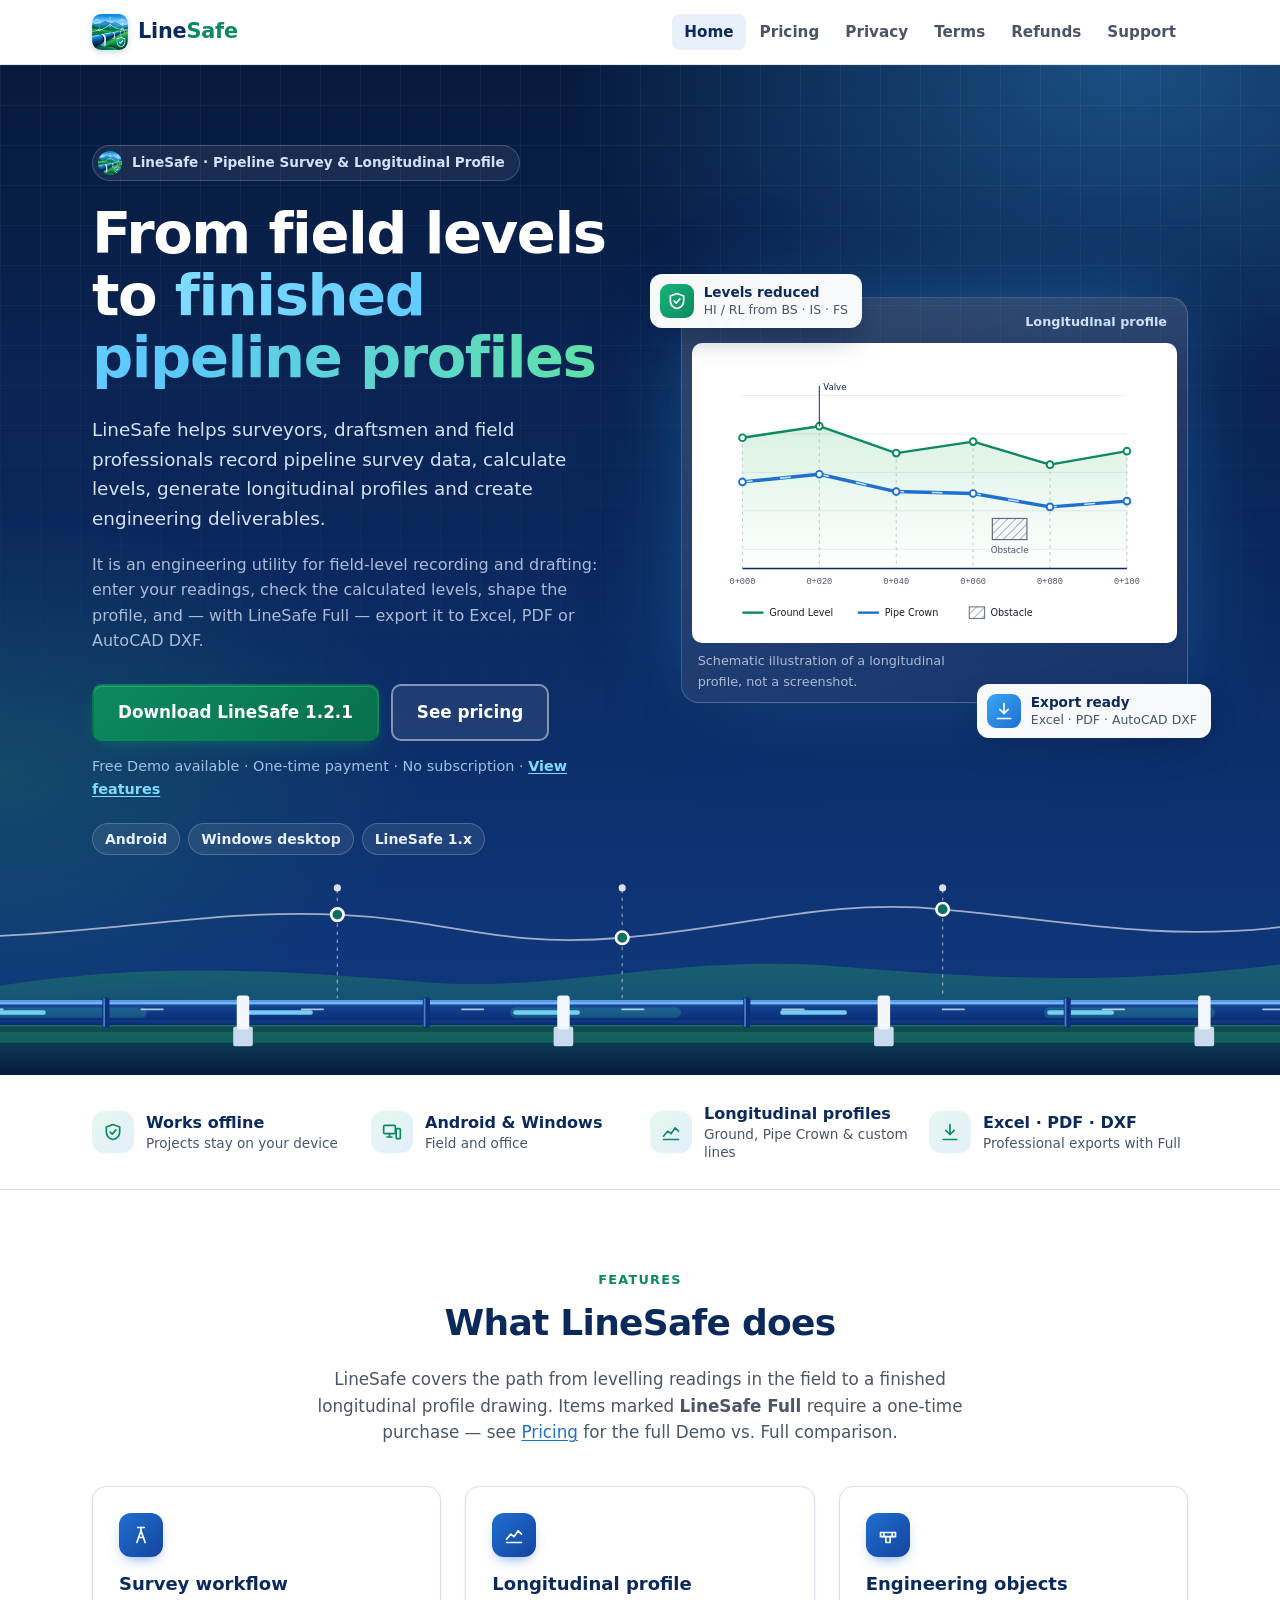
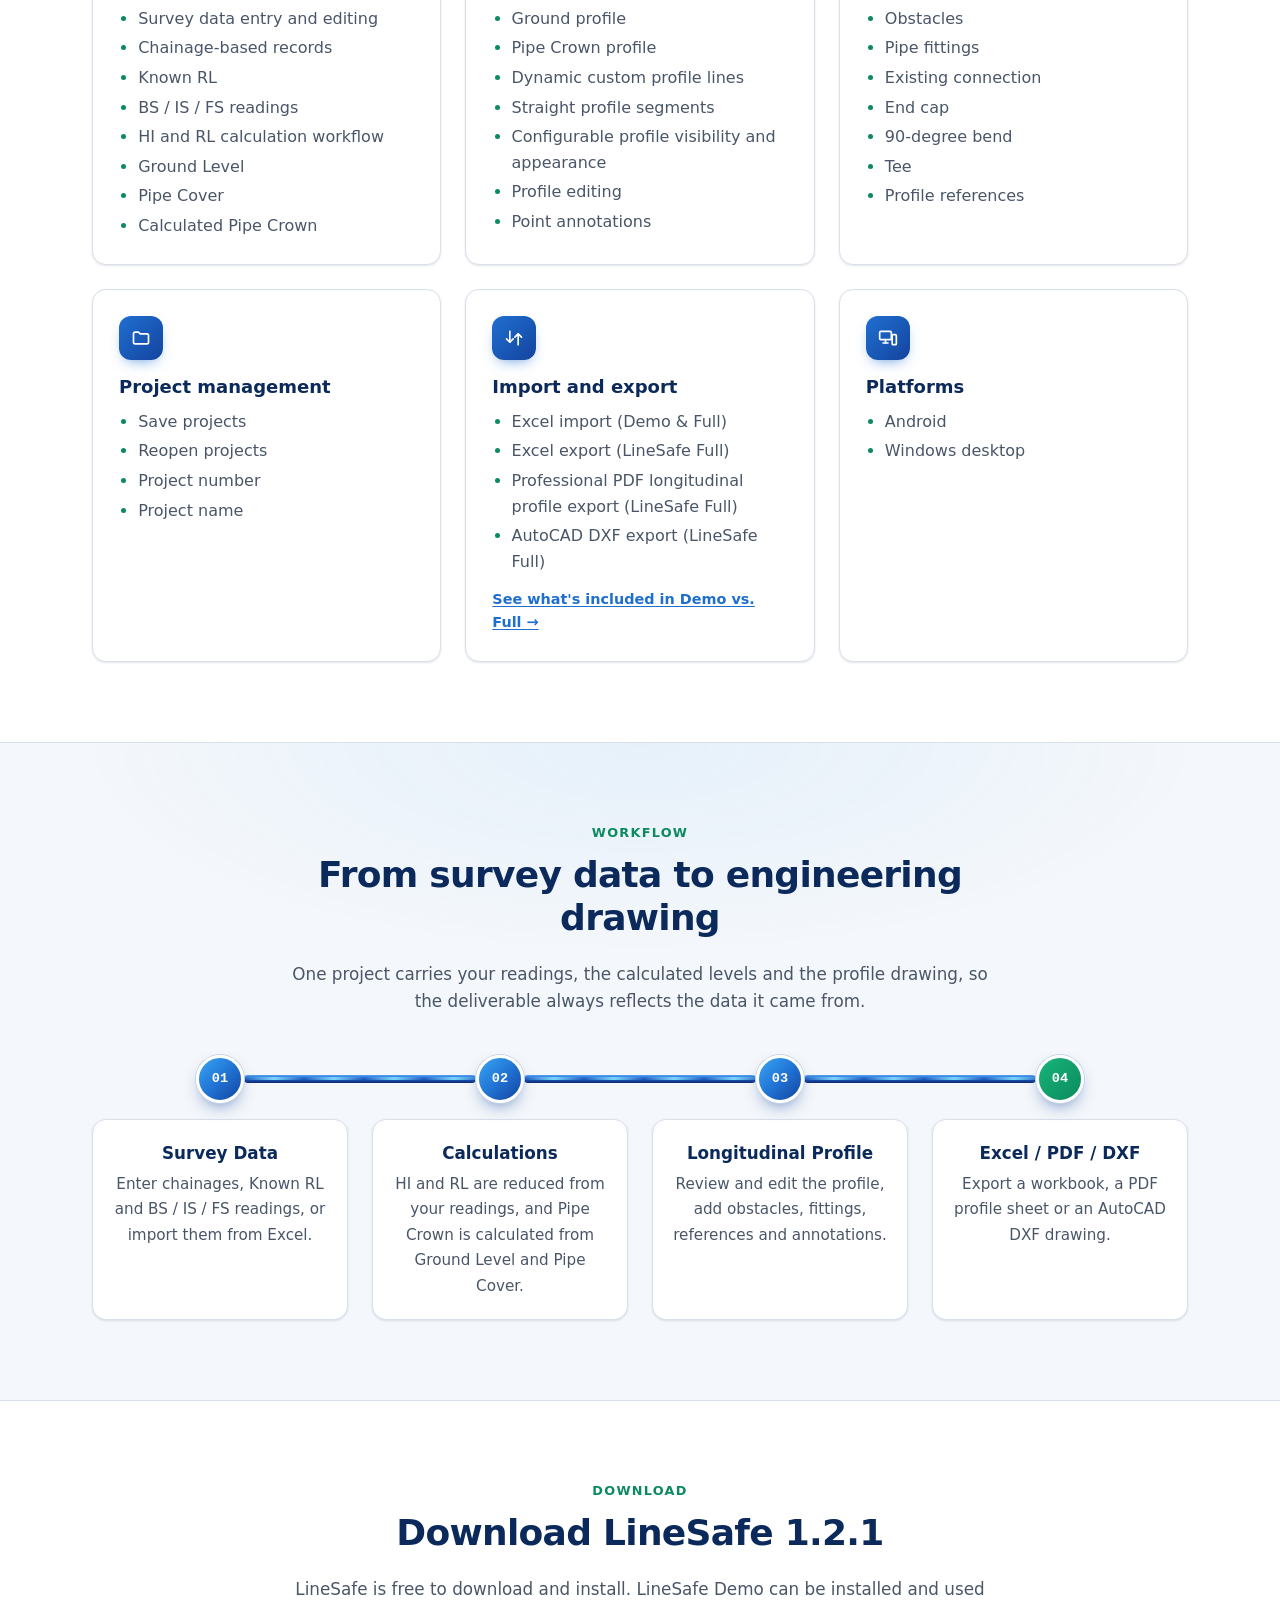
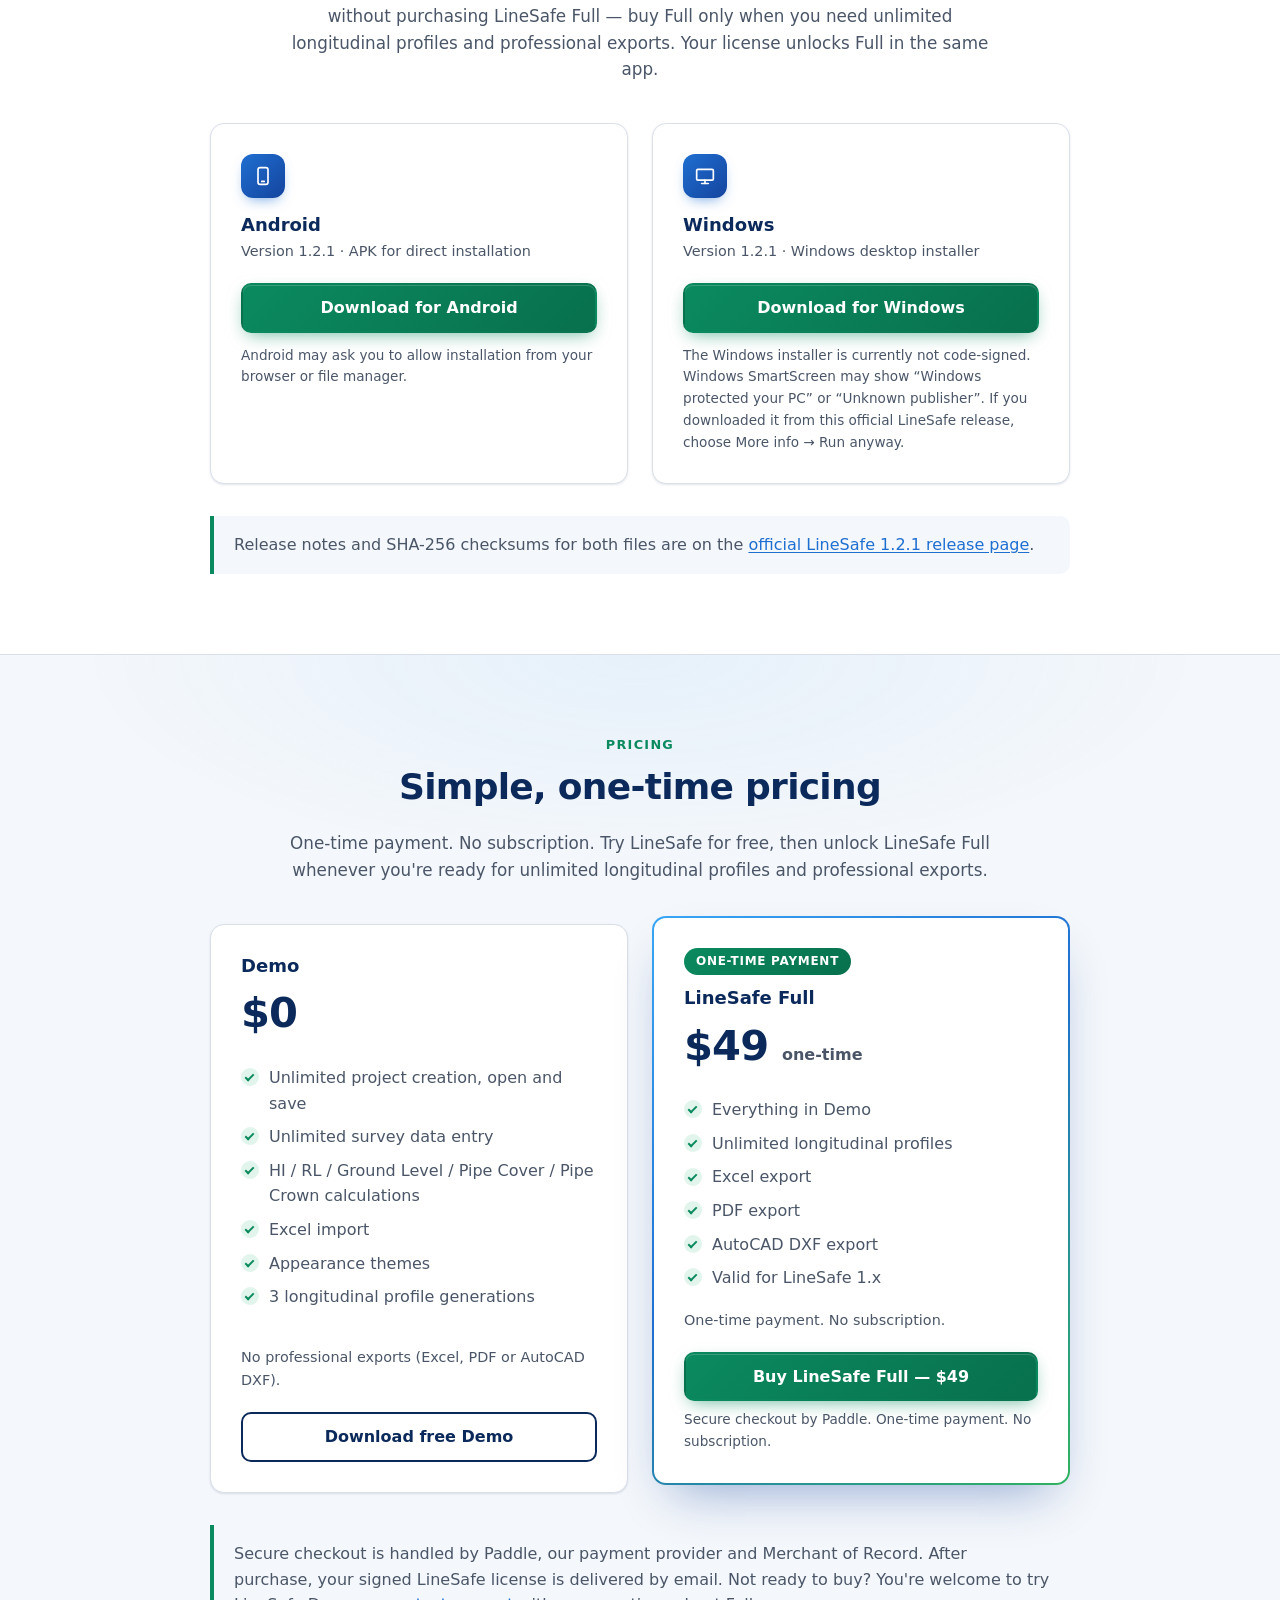
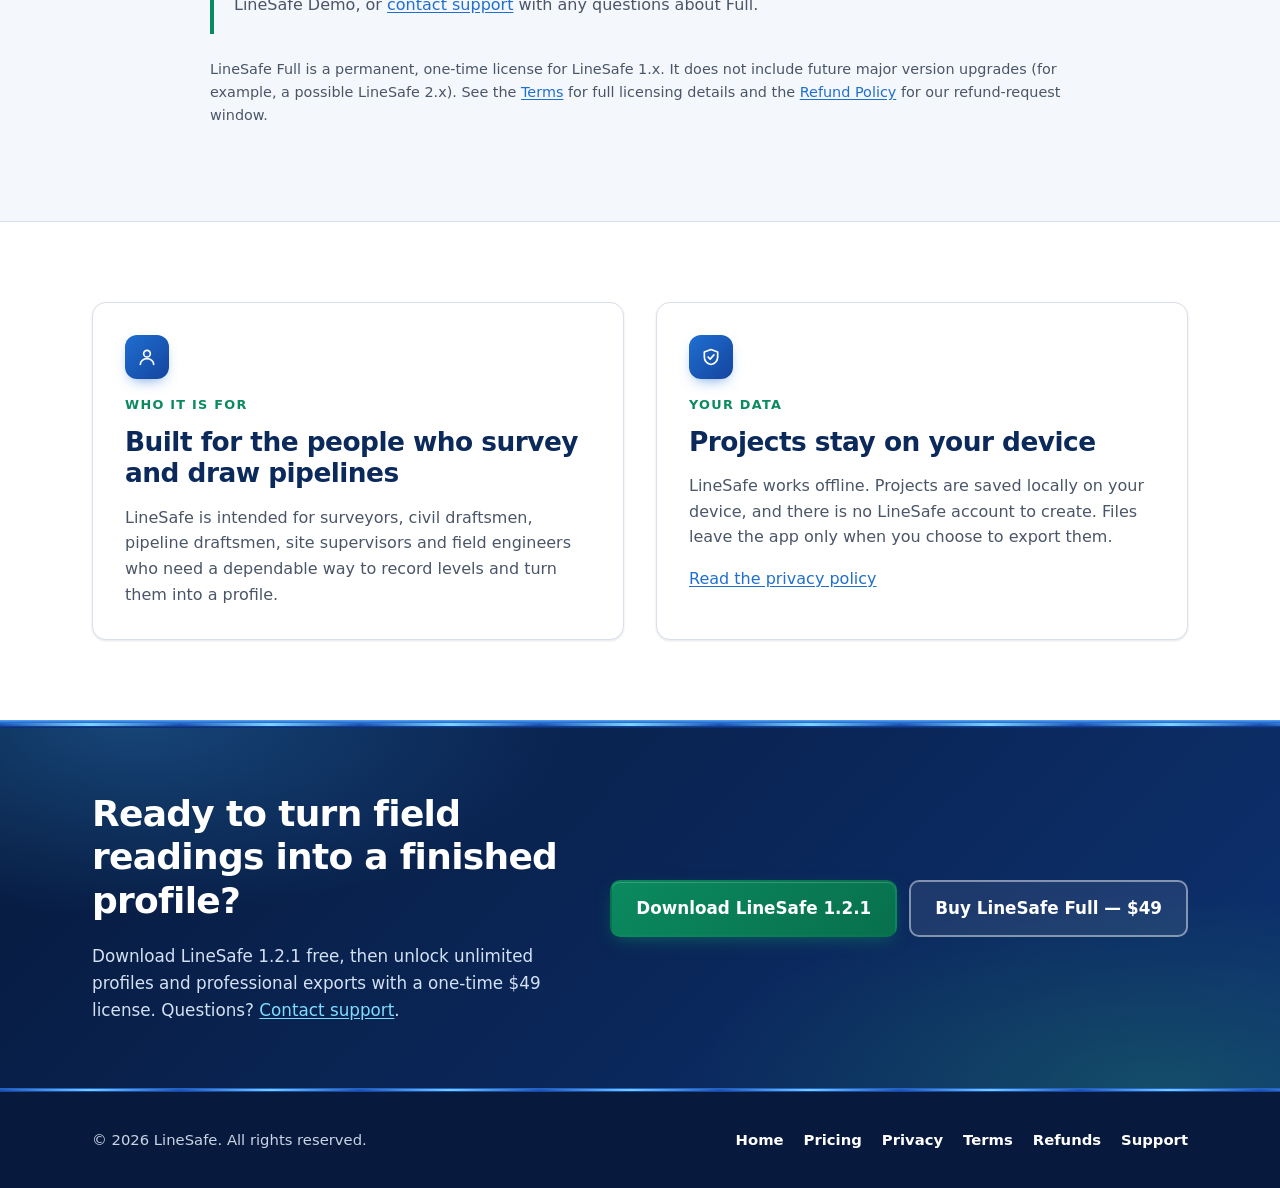
==== commit a087431b: "chore: publish LineSafe 1.2.1 downloads Point the download buttons, release links and current-versio" ====
--- a/index.html
+++ b/index.html
@@ -44,7 +44,7 @@
           <p class="lead">LineSafe helps surveyors, draftsmen and field professionals record pipeline survey data, calculate levels, generate longitudinal profiles and create engineering deliverables.</p>
           <p class="lead lead-small">It is an engineering utility for field-level recording and drafting: enter your readings, check the calculated levels, shape the profile, and — with LineSafe Full — export it to Excel, PDF or AutoCAD DXF.</p>
           <div class="button-row">
-            <a class="button button-primary button-lg" href="#download">Download LineSafe 1.2.0</a>
+            <a class="button button-primary button-lg" href="#download">Download LineSafe 1.2.1</a>
             <a class="button button-ghost button-lg" href="#pricing">See pricing</a>
           </div>
           <p class="hero-assurance">Free Demo available · One-time payment · No subscription · <a href="#features">View features</a></p>
@@ -399,7 +399,7 @@
       <div class="container">
         <div class="section-head section-head-center">
           <span class="eyebrow">Download</span>
-          <h2 id="download-title">Download LineSafe 1.2.0</h2>
+          <h2 id="download-title">Download LineSafe 1.2.1</h2>
           <p>LineSafe is free to download and install. LineSafe Demo can be installed and used without purchasing LineSafe Full &mdash; buy Full only when you need unlimited longitudinal profiles and professional exports. Your license unlocks Full in the same app.</p>
         </div>
 
@@ -407,9 +407,9 @@
           <article class="download-card">
             <span class="card-icon" aria-hidden="true"><svg viewBox="0 0 24 24"><rect x="6" y="2" width="12" height="20" rx="2.5"/><path d="M10.5 18.5h3"/></svg></span>
             <h3>Android</h3>
-            <p class="price-note">Version 1.2.0 &middot; APK for direct installation</p>
+            <p class="price-note">Version 1.2.1 &middot; APK for direct installation</p>
             <div class="button-row">
-              <a class="button button-primary button-block" href="https://github.com/justin23999/linesafe-site/releases/download/app-v1.2.0/LineSafe-1.2.0-Android.apk">Download for Android</a>
+              <a class="button button-primary button-block" href="https://github.com/justin23999/linesafe-site/releases/download/app-v1.2.1/LineSafe-1.2.1-Android.apk">Download for Android</a>
             </div>
             <p class="purchase-status-note">Android may ask you to allow installation from your browser or file manager.</p>
           </article>
@@ -417,16 +417,16 @@
           <article class="download-card">
             <span class="card-icon" aria-hidden="true"><svg viewBox="0 0 24 24"><rect x="2" y="4" width="20" height="13" rx="1.5"/><path d="M8 21h8"/><path d="M12 17v4"/></svg></span>
             <h3>Windows</h3>
-            <p class="price-note">Version 1.2.0 &middot; Windows desktop installer</p>
+            <p class="price-note">Version 1.2.1 &middot; Windows desktop installer</p>
             <div class="button-row">
-              <a class="button button-primary button-block" href="https://github.com/justin23999/linesafe-site/releases/download/app-v1.2.0/LineSafe-Setup-1.2.0.exe">Download for Windows</a>
+              <a class="button button-primary button-block" href="https://github.com/justin23999/linesafe-site/releases/download/app-v1.2.1/LineSafe-Setup-1.2.1.exe">Download for Windows</a>
             </div>
             <p class="purchase-status-note">The Windows installer is currently not code-signed. Windows SmartScreen may show &ldquo;Windows protected your PC&rdquo; or &ldquo;Unknown publisher&rdquo;. If you downloaded it from this official LineSafe release, choose More info &rarr; Run anyway.</p>
           </article>
         </div>
 
         <div class="note note-center">
-          <p>Release notes and SHA-256 checksums for both files are on the <a href="https://github.com/justin23999/linesafe-site/releases/tag/app-v1.2.0">official LineSafe 1.2.0 release page</a>.</p>
+          <p>Release notes and SHA-256 checksums for both files are on the <a href="https://github.com/justin23999/linesafe-site/releases/tag/app-v1.2.1">official LineSafe 1.2.1 release page</a>.</p>
         </div>
       </div>
     </section>
@@ -508,10 +508,10 @@
       <div class="container cta-inner">
         <div>
           <h2 id="cta-title">Ready to turn field readings into a finished profile?</h2>
-          <p>Download LineSafe 1.2.0 free, then unlock unlimited profiles and professional exports with a one-time $49 license. Questions? <a href="support.html">Contact support</a>.</p>
+          <p>Download LineSafe 1.2.1 free, then unlock unlimited profiles and professional exports with a one-time $49 license. Questions? <a href="support.html">Contact support</a>.</p>
         </div>
         <div class="button-row">
-          <a class="button button-primary button-lg" href="#download">Download LineSafe 1.2.0</a>
+          <a class="button button-primary button-lg" href="#download">Download LineSafe 1.2.1</a>
           <a class="button button-ghost button-lg" href="checkout.html?buy=1">Buy LineSafe Full — $49</a>
         </div>
       </div>
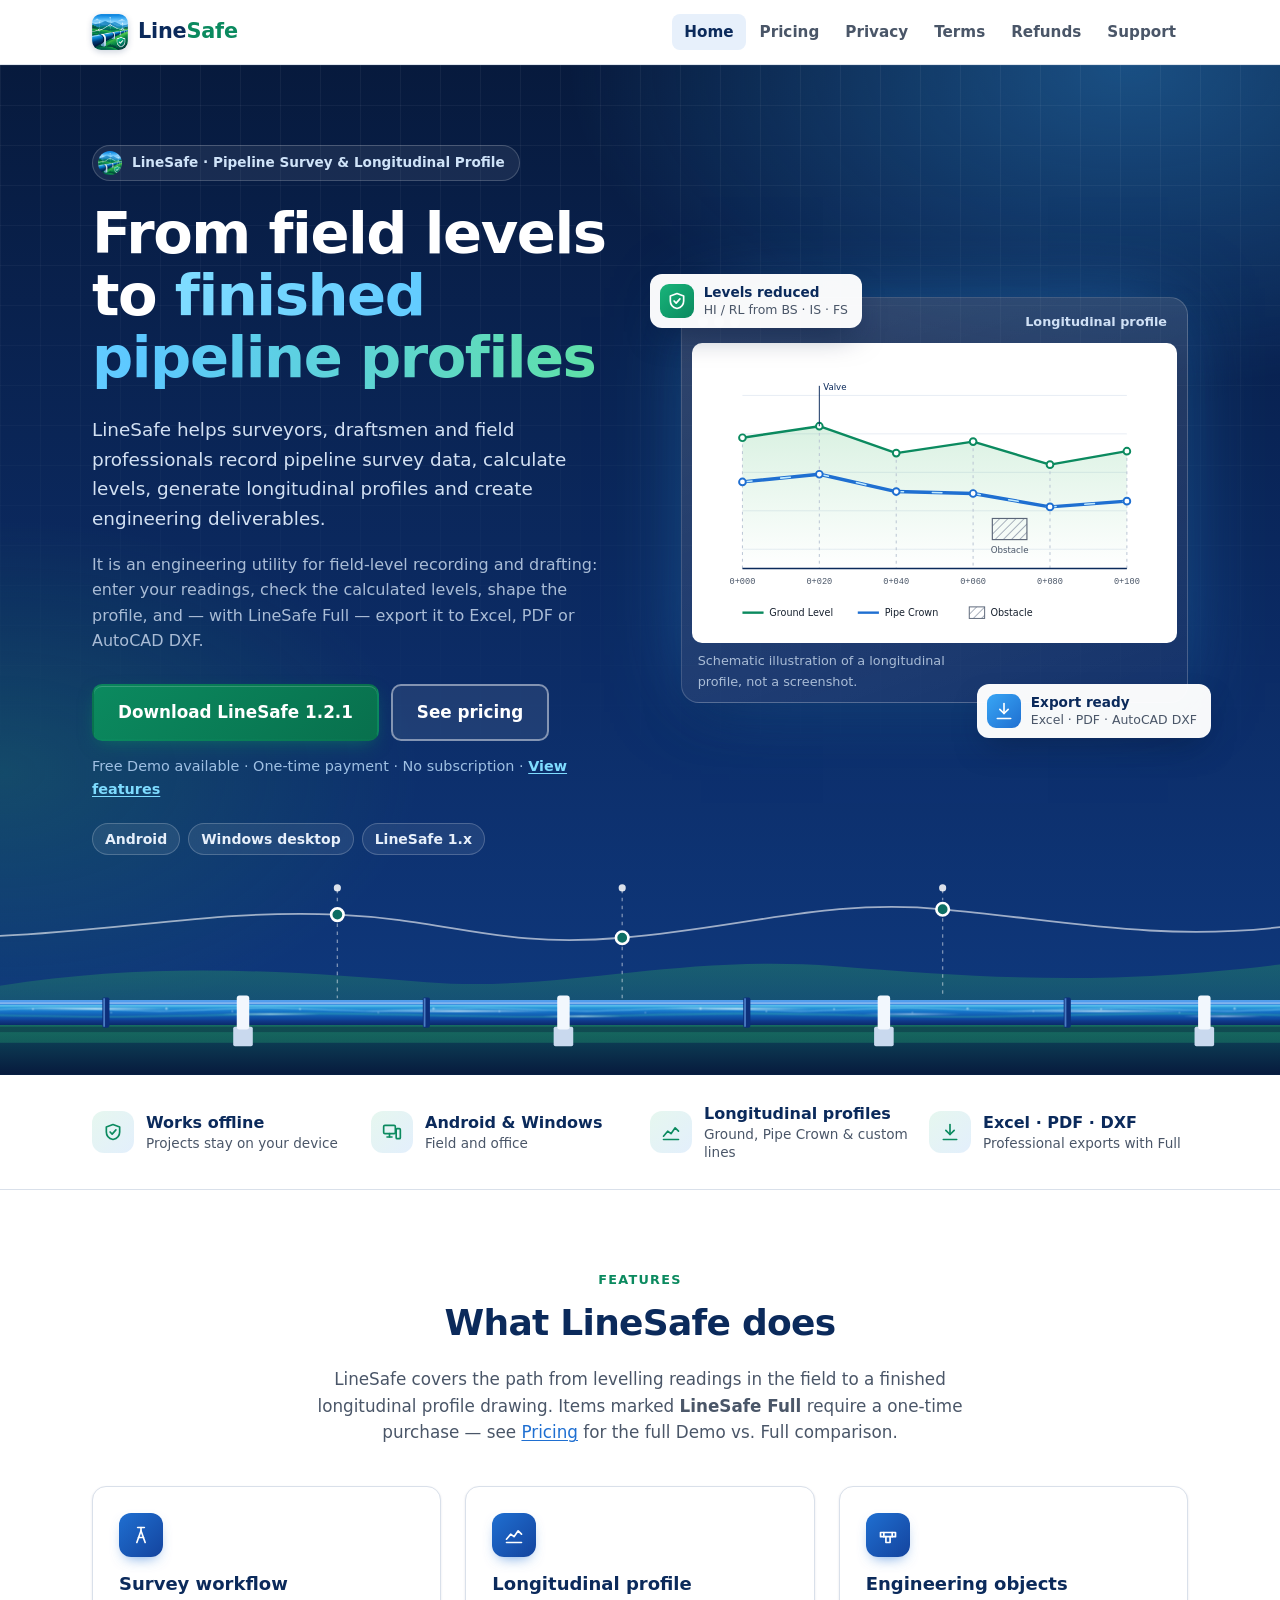
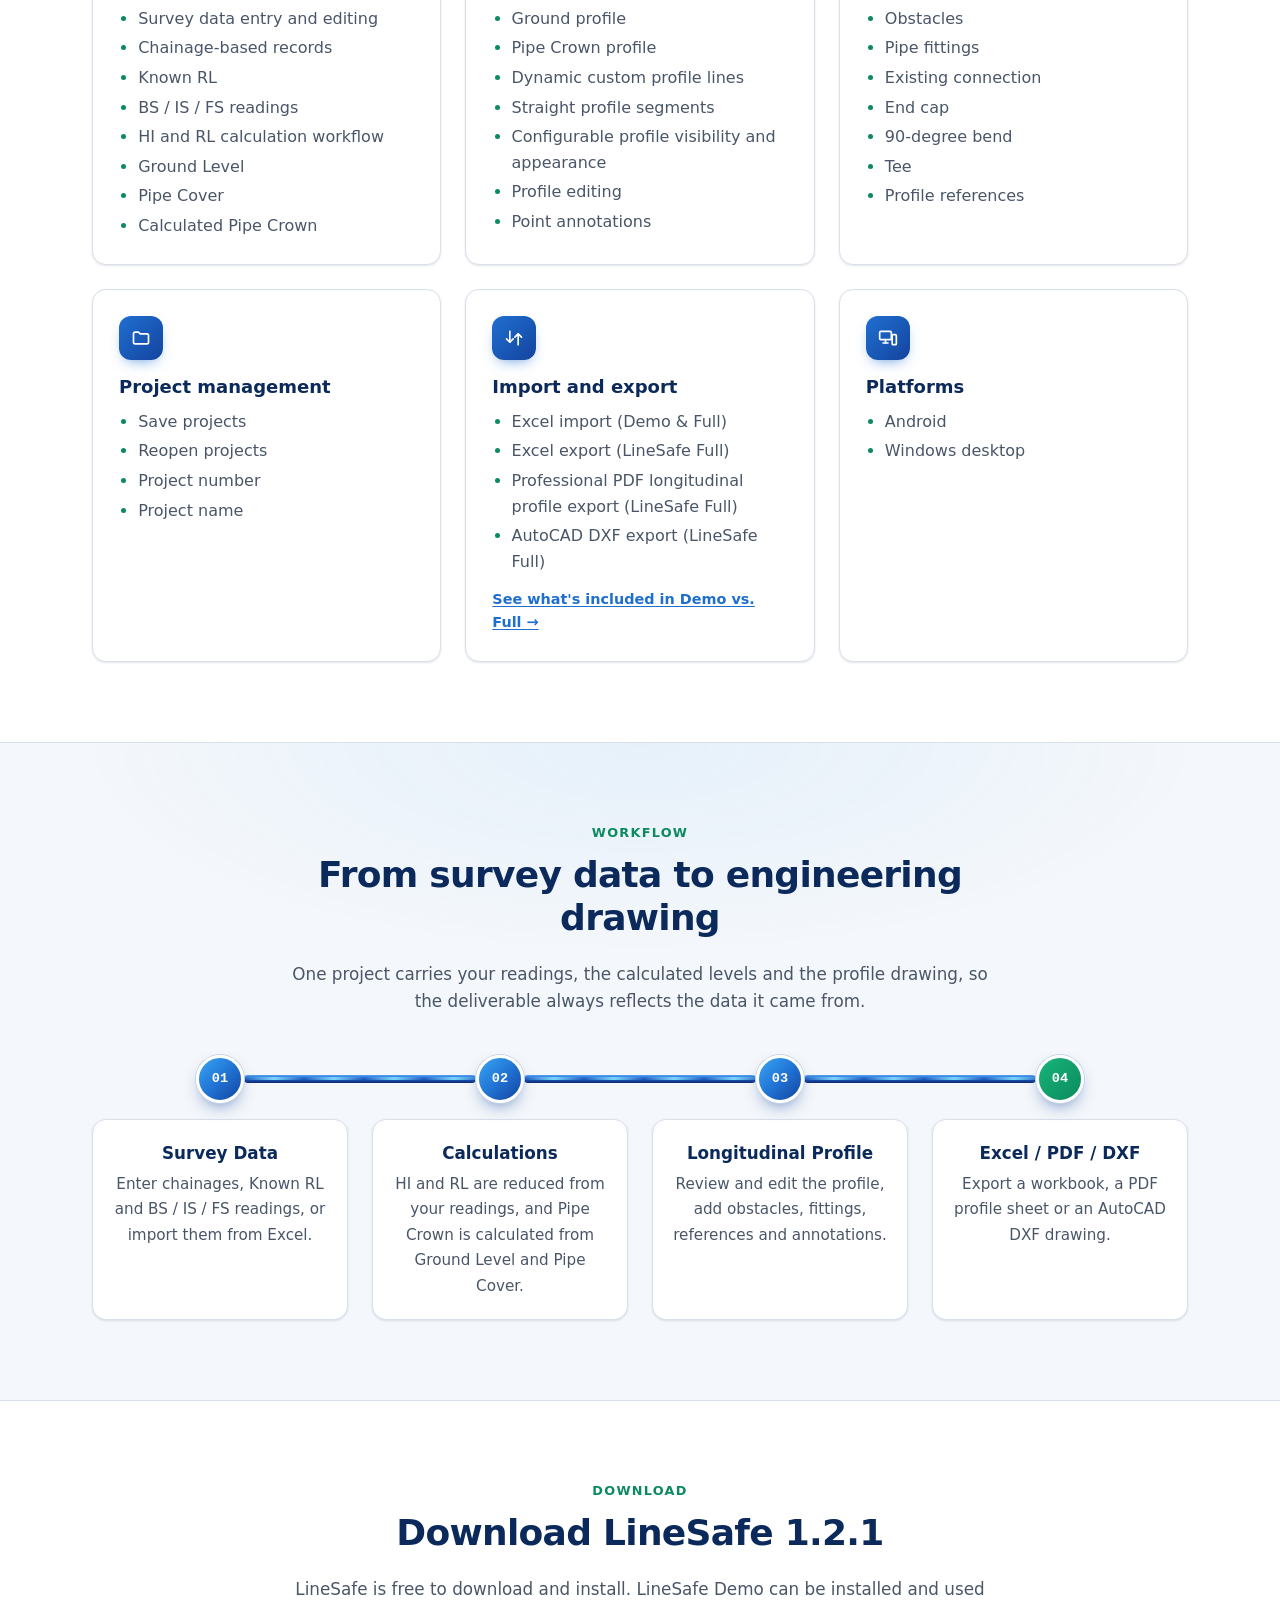
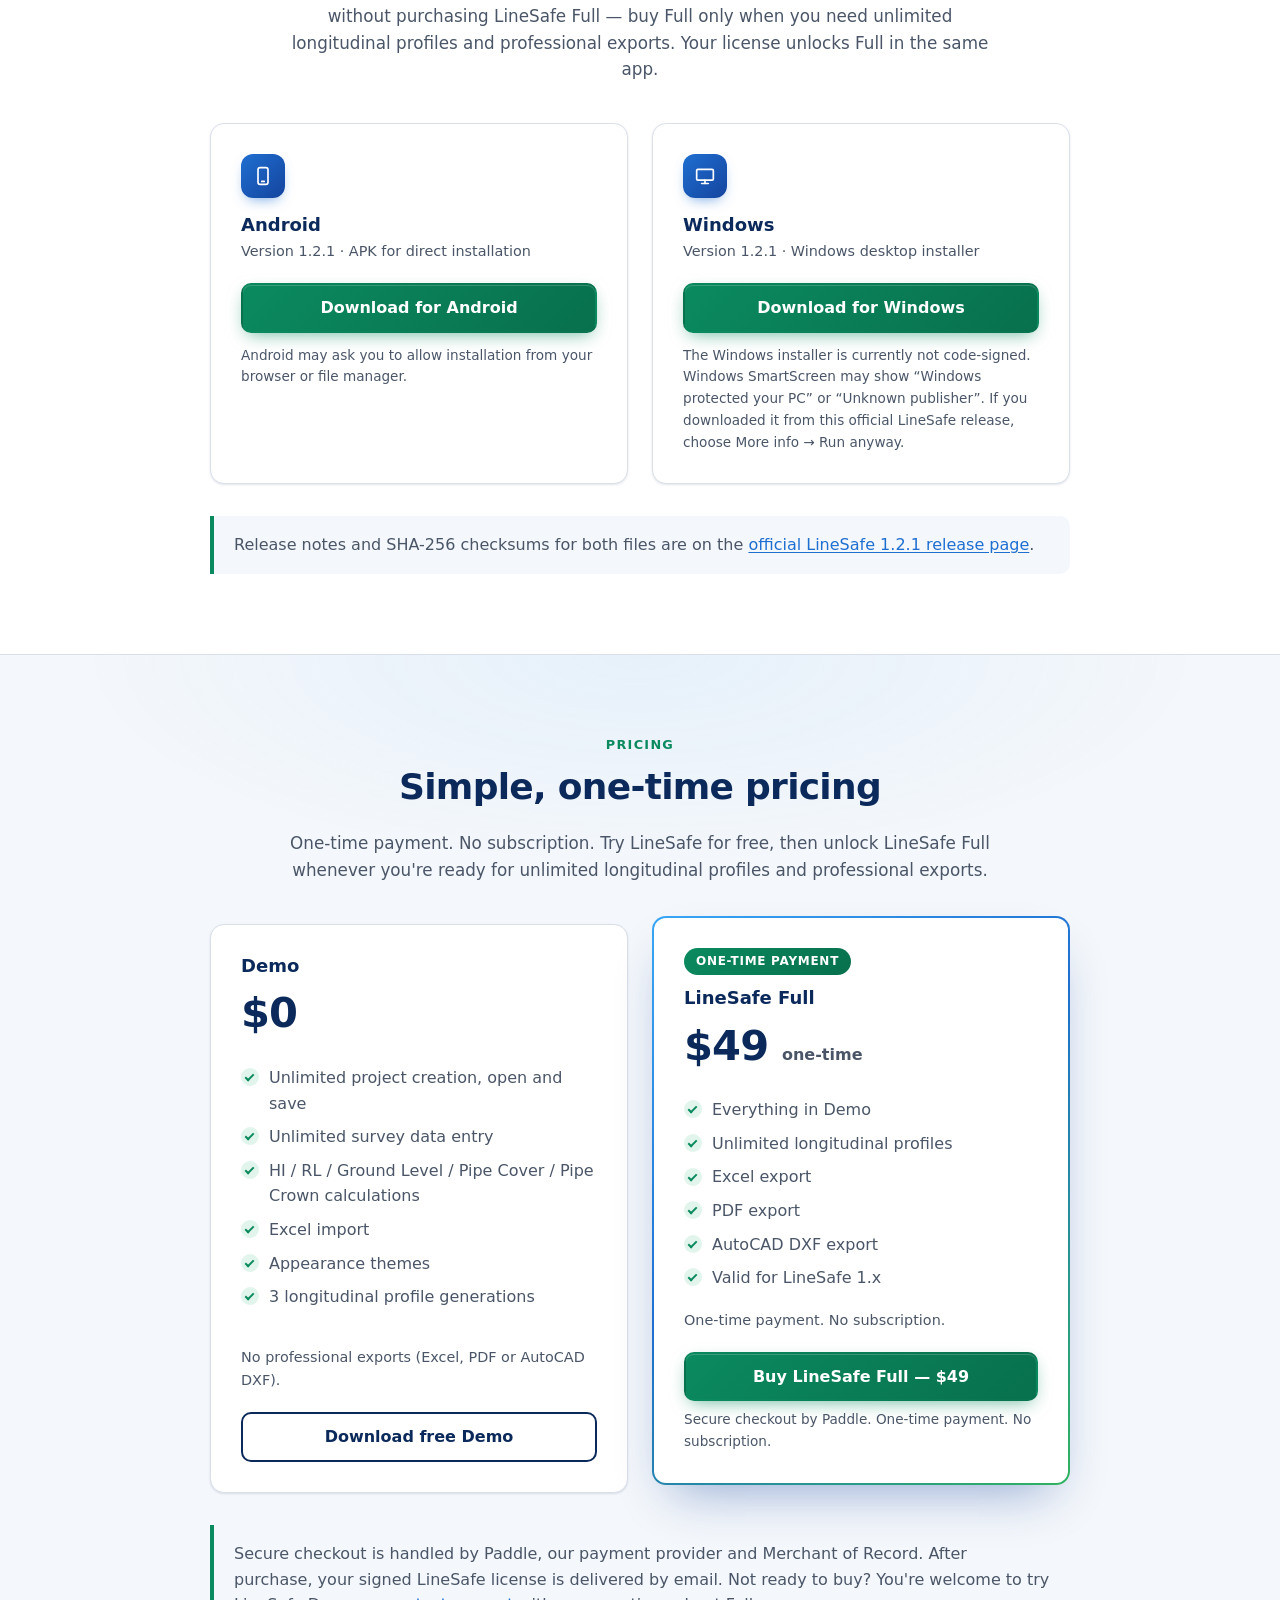
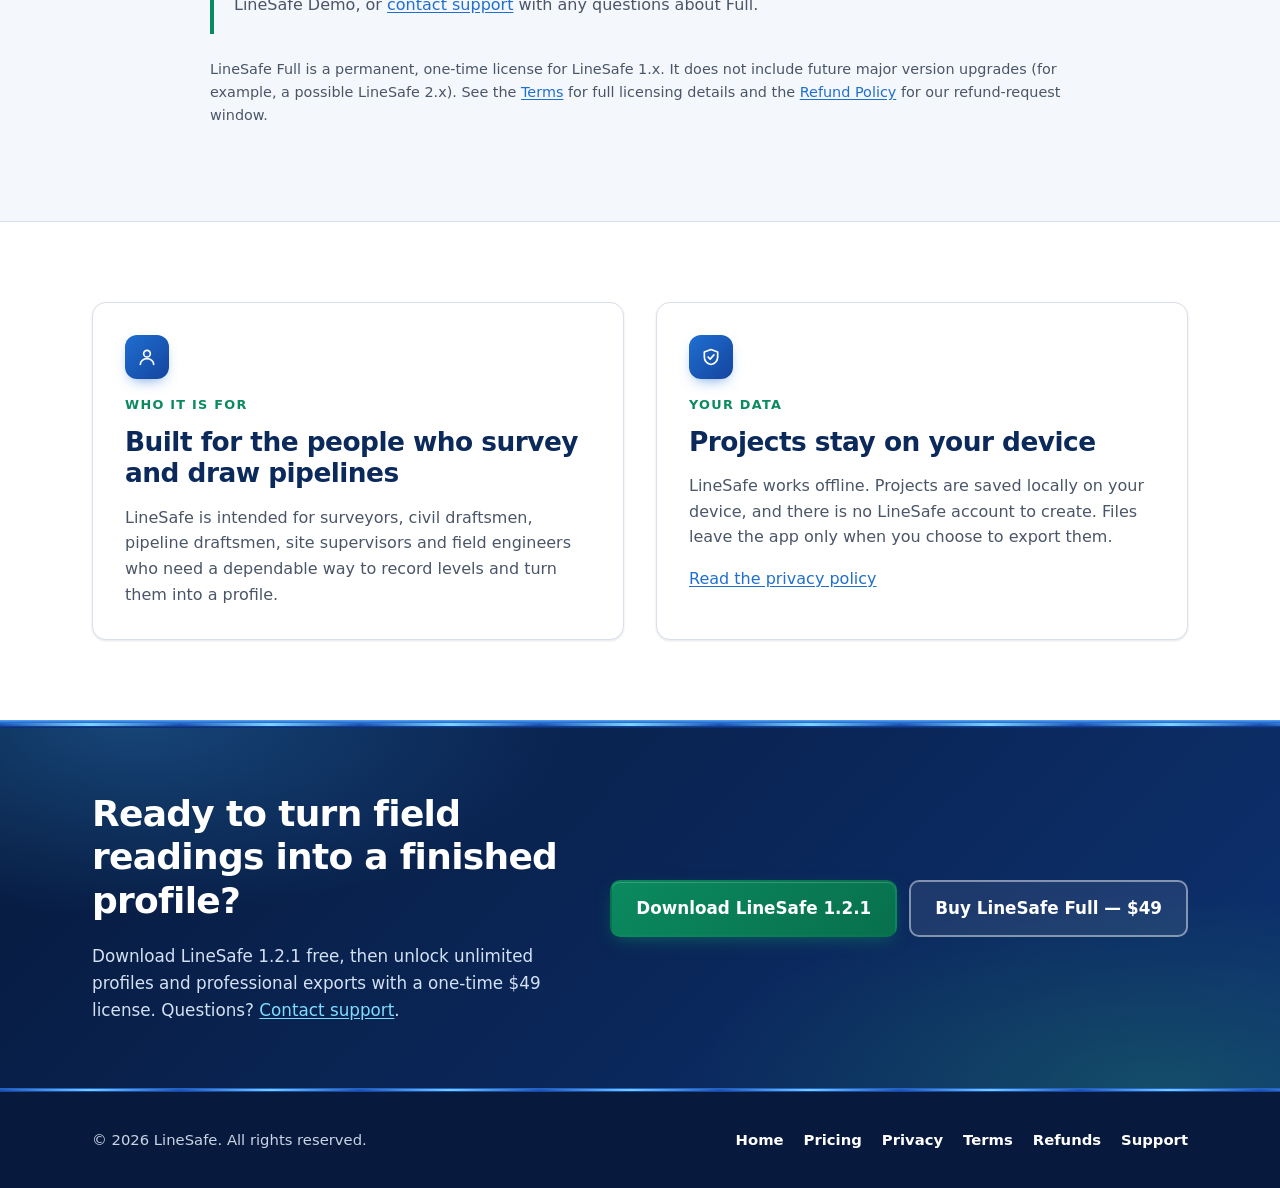
==== commit 888d8e28: "feat: improve hero pipeline water animation" ====
--- a/index.html
+++ b/index.html
@@ -171,14 +171,42 @@
               <stop offset="0" stop-color="#0c3a52"/>
               <stop offset="1" stop-color="#071a3d"/>
             </linearGradient>
-            <linearGradient id="pl-glint" x1="0" y1="0" x2="1" y2="0">
-              <stop offset="0" stop-color="#ffffff" stop-opacity="0"/>
-              <stop offset="0.5" stop-color="#e6f8ff" stop-opacity="0.55"/>
-              <stop offset="1" stop-color="#ffffff" stop-opacity="0"/>
-            </linearGradient>
             <clipPath id="pl-channel">
               <rect x="-20" y="141" width="1480" height="18" rx="9"/>
             </clipPath>
+            <!-- Water. Every moving layer is a horizontally repeating
+                 pattern that the CSS shifts by exactly one tile width per
+                 loop, so the flow is seamless and has no start point. -->
+            <linearGradient id="pl-water-depth" x1="0" y1="0" x2="0" y2="1">
+              <stop offset="0" stop-color="#3fc4ec"/>
+              <stop offset="0.45" stop-color="#1477c9"/>
+              <stop offset="1" stop-color="#0b3f94"/>
+            </linearGradient>
+            <linearGradient id="pl-water-streak" x1="0" y1="0" x2="1" y2="0">
+              <stop offset="0" stop-color="#e6f8ff" stop-opacity="0"/>
+              <stop offset="0.5" stop-color="#e6f8ff" stop-opacity="0.7"/>
+              <stop offset="1" stop-color="#e6f8ff" stop-opacity="0"/>
+            </linearGradient>
+            <pattern id="pl-water-ripple" width="480" height="18" y="141" patternUnits="userSpaceOnUse">
+              <path d="M0 5.5 C 60 3 60 3 120 5.5 S 180 8 240 5.5 S 300 3 360 5.5 S 420 8 480 5.5" fill="none" stroke="#9fe6ff" stroke-opacity="0.4" stroke-width="1.4"/>
+              <path d="M0 12 C 120 14.5 120 14.5 240 12 S 360 9.5 480 12" fill="none" stroke="#3fd6a6" stroke-opacity="0.3" stroke-width="2"/>
+            </pattern>
+            <pattern id="pl-water-streaks" width="720" height="18" y="141" patternUnits="userSpaceOnUse">
+              <g fill="url(#pl-water-streak)">
+                <rect x="24" y="3.5" width="170" height="2.2" rx="1.1"/>
+                <rect x="250" y="10" width="110" height="1.6" rx="0.8"/>
+                <rect x="410" y="6" width="210" height="2.4" rx="1.2"/>
+                <rect x="610" y="12.5" width="90" height="1.4" rx="0.7"/>
+              </g>
+            </pattern>
+            <pattern id="pl-water-bubbles" width="300" height="18" y="141" patternUnits="userSpaceOnUse">
+              <g fill="#e6f8ff" fill-opacity="0.55">
+                <circle cx="38" cy="5" r="1.1"/>
+                <circle cx="126" cy="9" r="0.8"/>
+                <circle cx="188" cy="4.5" r="1.3"/>
+                <circle cx="262" cy="7.5" r="0.9"/>
+              </g>
+            </pattern>
           </defs>
 
           <!-- terrain -->
@@ -209,11 +237,18 @@
           <rect x="-20" y="166" width="1480" height="6" fill="#06183a" opacity="0.35"/>
           <rect x="-20" y="136" width="1480" height="28" fill="url(#pl-body)"/>
           <g clip-path="url(#pl-channel)">
-            <rect x="-20" y="141" width="1480" height="18" fill="#082563" opacity="0.6"/>
-            <line class="pl-flow pl-flow-wide" x1="-20" y1="150" x2="1460" y2="150"/>
-            <line class="pl-flow pl-flow-main" x1="-20" y1="150" x2="1460" y2="150"/>
-            <line class="pl-flow pl-flow-fine" x1="-20" y1="146.5" x2="1460" y2="146.5"/>
-            <rect class="pl-glint" x="-320" y="141" width="320" height="18" fill="url(#pl-glint)"/>
+            <!-- water: static body, then three layers flowing left to right.
+                 Each moving rect starts one tile further left than the
+                 channel so it always covers it while shifting. -->
+            <rect class="pl-water" x="-20" y="141" width="1480" height="18" fill="url(#pl-water-depth)"/>
+            <g class="pl-water-sway">
+              <rect class="pl-water-ripple" x="-500" y="141" width="1960" height="18" fill="url(#pl-water-ripple)"/>
+            </g>
+            <g class="pl-water-shimmer">
+              <rect class="pl-water-streaks" x="-740" y="141" width="2200" height="18" fill="url(#pl-water-streaks)"/>
+            </g>
+            <rect class="pl-water-bubbles" x="-320" y="141" width="1780" height="18" fill="url(#pl-water-bubbles)"/>
+            <rect x="-20" y="142" width="1480" height="1.2" fill="#d8f6ff" opacity="0.3"/>
           </g>
           <rect x="-20" y="138.5" width="1480" height="2" fill="#ffffff" opacity="0.35"/>
 
--- a/styles.css
+++ b/styles.css
@@ -540,40 +540,41 @@
   max-width: none;
 }
 
-/* Water: three dash layers at different speeds give depth, plus a soft
-   highlight that sweeps the whole length. Each dash offset animates by
-   exactly one dash period so the loop is seamless. */
-.pl-flow {
-  fill: none;
-  stroke-linecap: round;
-}
-
-.pl-flow-wide {
-  stroke: #3fd6a6;
-  stroke-width: 12;
-  stroke-opacity: 0.22;
-  stroke-dasharray: 180 420;
-  animation: pl-flow-600 6s linear infinite;
-}
-
-.pl-flow-main {
-  stroke: var(--water);
-  stroke-width: 5;
-  stroke-opacity: 0.9;
-  stroke-dasharray: 70 230;
-  animation: pl-flow-300 2.8s linear infinite;
-}
-
-.pl-flow-fine {
-  stroke: #d8f6ff;
-  stroke-width: 2;
-  stroke-opacity: 0.75;
-  stroke-dasharray: 24 156;
-  animation: pl-flow-180 1.9s linear infinite;
-}
-
-.pl-glint {
-  animation: pl-glint 7s ease-in-out infinite;
+/* Water: a continuous body that fills the whole channel, with three
+   repeating pattern layers flowing left to right at different speeds
+   (slow ripples, medium streaks, faster bubbles). Each layer moves by
+   exactly one pattern tile per loop (480 / 720 / 300 user units), so the
+   loop lands on an identical frame -- no jump, no visible start point.
+   The flanges and supports are drawn above, so the water passes behind
+   them. Two slower, non-linear layers (sway, shimmer) keep it alive. */
+.pl-water {
+  opacity: 0.85;
+}
+
+.pl-water-ripple,
+.pl-water-streaks,
+.pl-water-bubbles {
+  will-change: transform;
+}
+
+.pl-water-ripple {
+  animation: pl-water-480 9s linear infinite;
+}
+
+.pl-water-streaks {
+  animation: pl-water-720 6s linear infinite;
+}
+
+.pl-water-bubbles {
+  animation: pl-water-300 2s linear infinite;
+}
+
+.pl-water-sway {
+  animation: pl-water-sway 5.3s ease-in-out infinite alternate;
+}
+
+.pl-water-shimmer {
+  animation: pl-water-shimmer 3.7s ease-in-out infinite alternate;
 }
 
 .pl-pulse {
@@ -586,13 +587,18 @@
 .pl-pulse-2 { animation-delay: 1.2s; }
 .pl-pulse-3 { animation-delay: 2.4s; }
 
-@keyframes pl-flow-600 { to { stroke-dashoffset: -600; } }
-@keyframes pl-flow-300 { to { stroke-dashoffset: -300; } }
-@keyframes pl-flow-180 { to { stroke-dashoffset: -180; } }
-
-@keyframes pl-glint {
-  0% { transform: translateX(0); }
-  70%, 100% { transform: translateX(1800px); }
+@keyframes pl-water-480 { to { transform: translateX(480px); } }
+@keyframes pl-water-720 { to { transform: translateX(720px); } }
+@keyframes pl-water-300 { to { transform: translateX(300px); } }
+
+@keyframes pl-water-sway {
+  from { transform: translateY(-0.6px); }
+  to { transform: translateY(0.6px); }
+}
+
+@keyframes pl-water-shimmer {
+  from { opacity: 0.6; }
+  to { opacity: 1; }
 }
 
 @keyframes pl-pulse {
@@ -1413,6 +1419,7 @@
   }
 
   .pl-pulse { opacity: 0; }
+  /* The hero water stays visible as a still, continuous body. */
 }
 
 @media print {
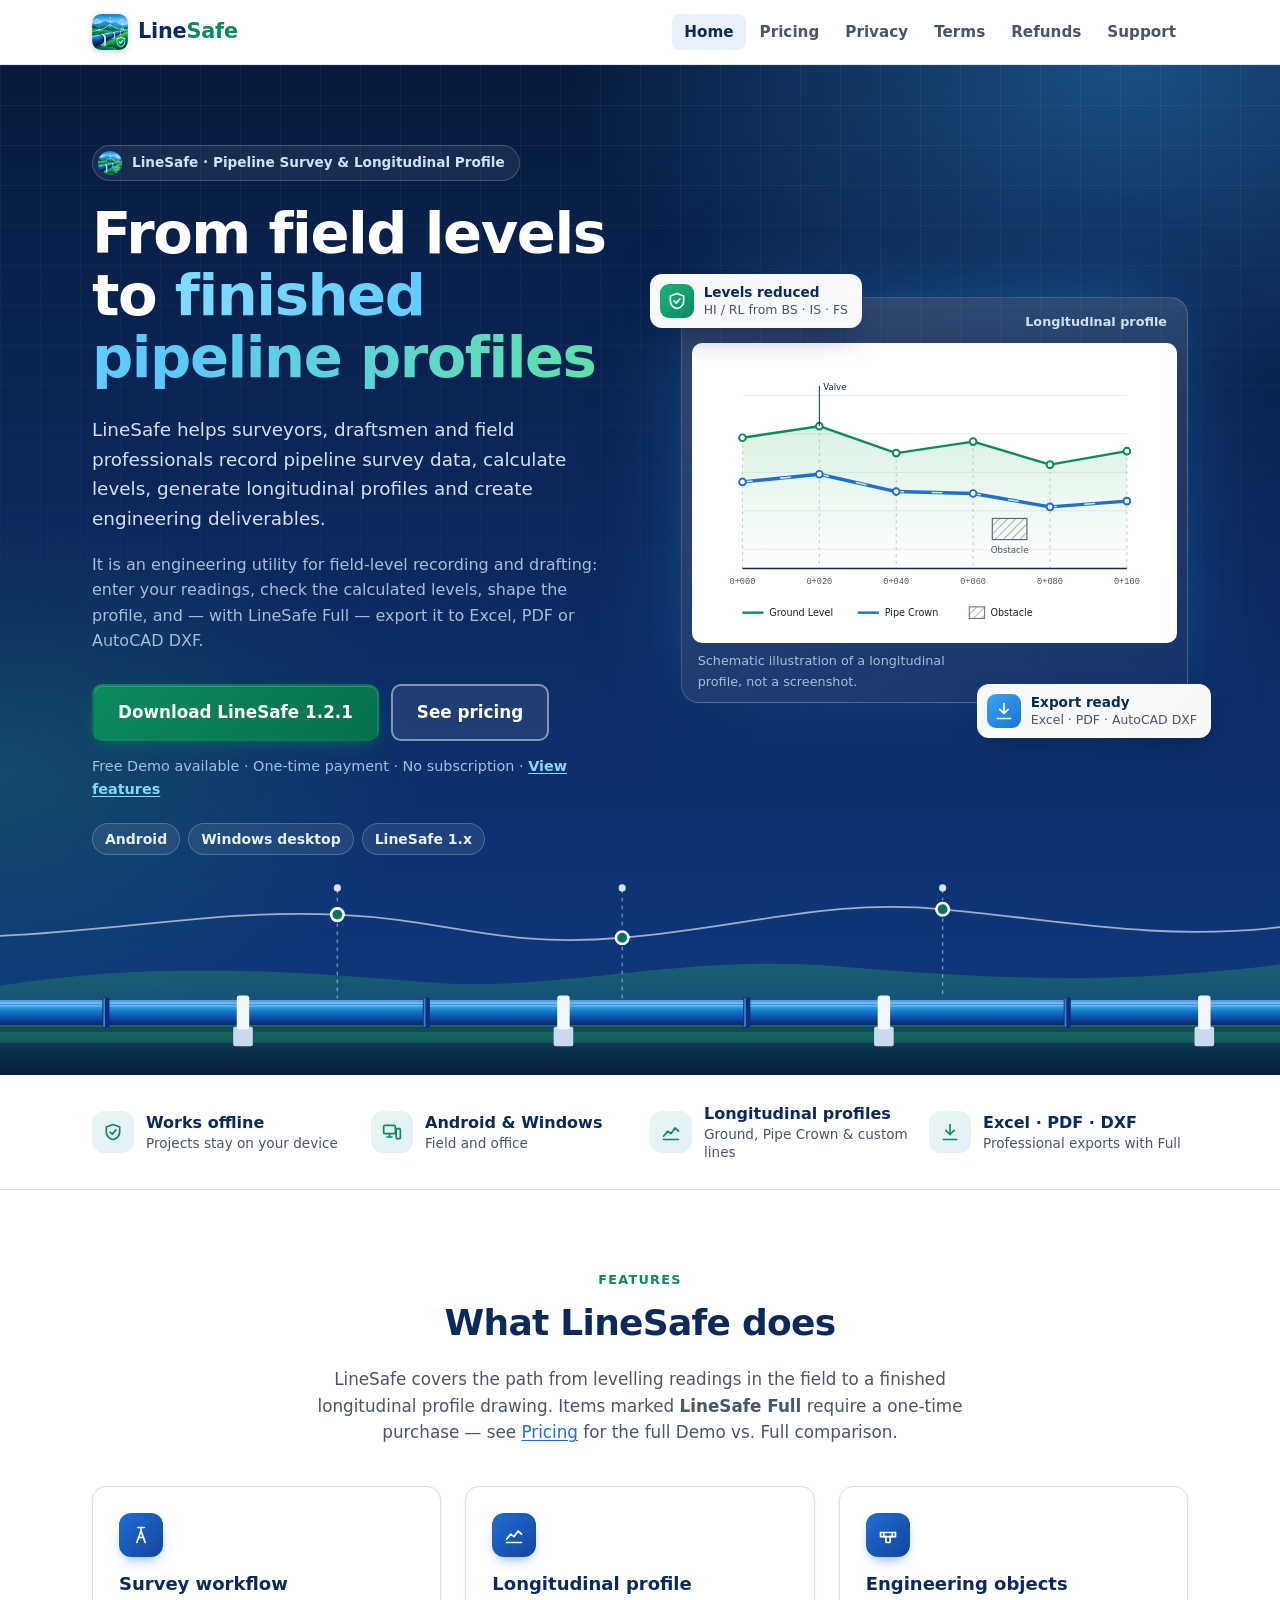
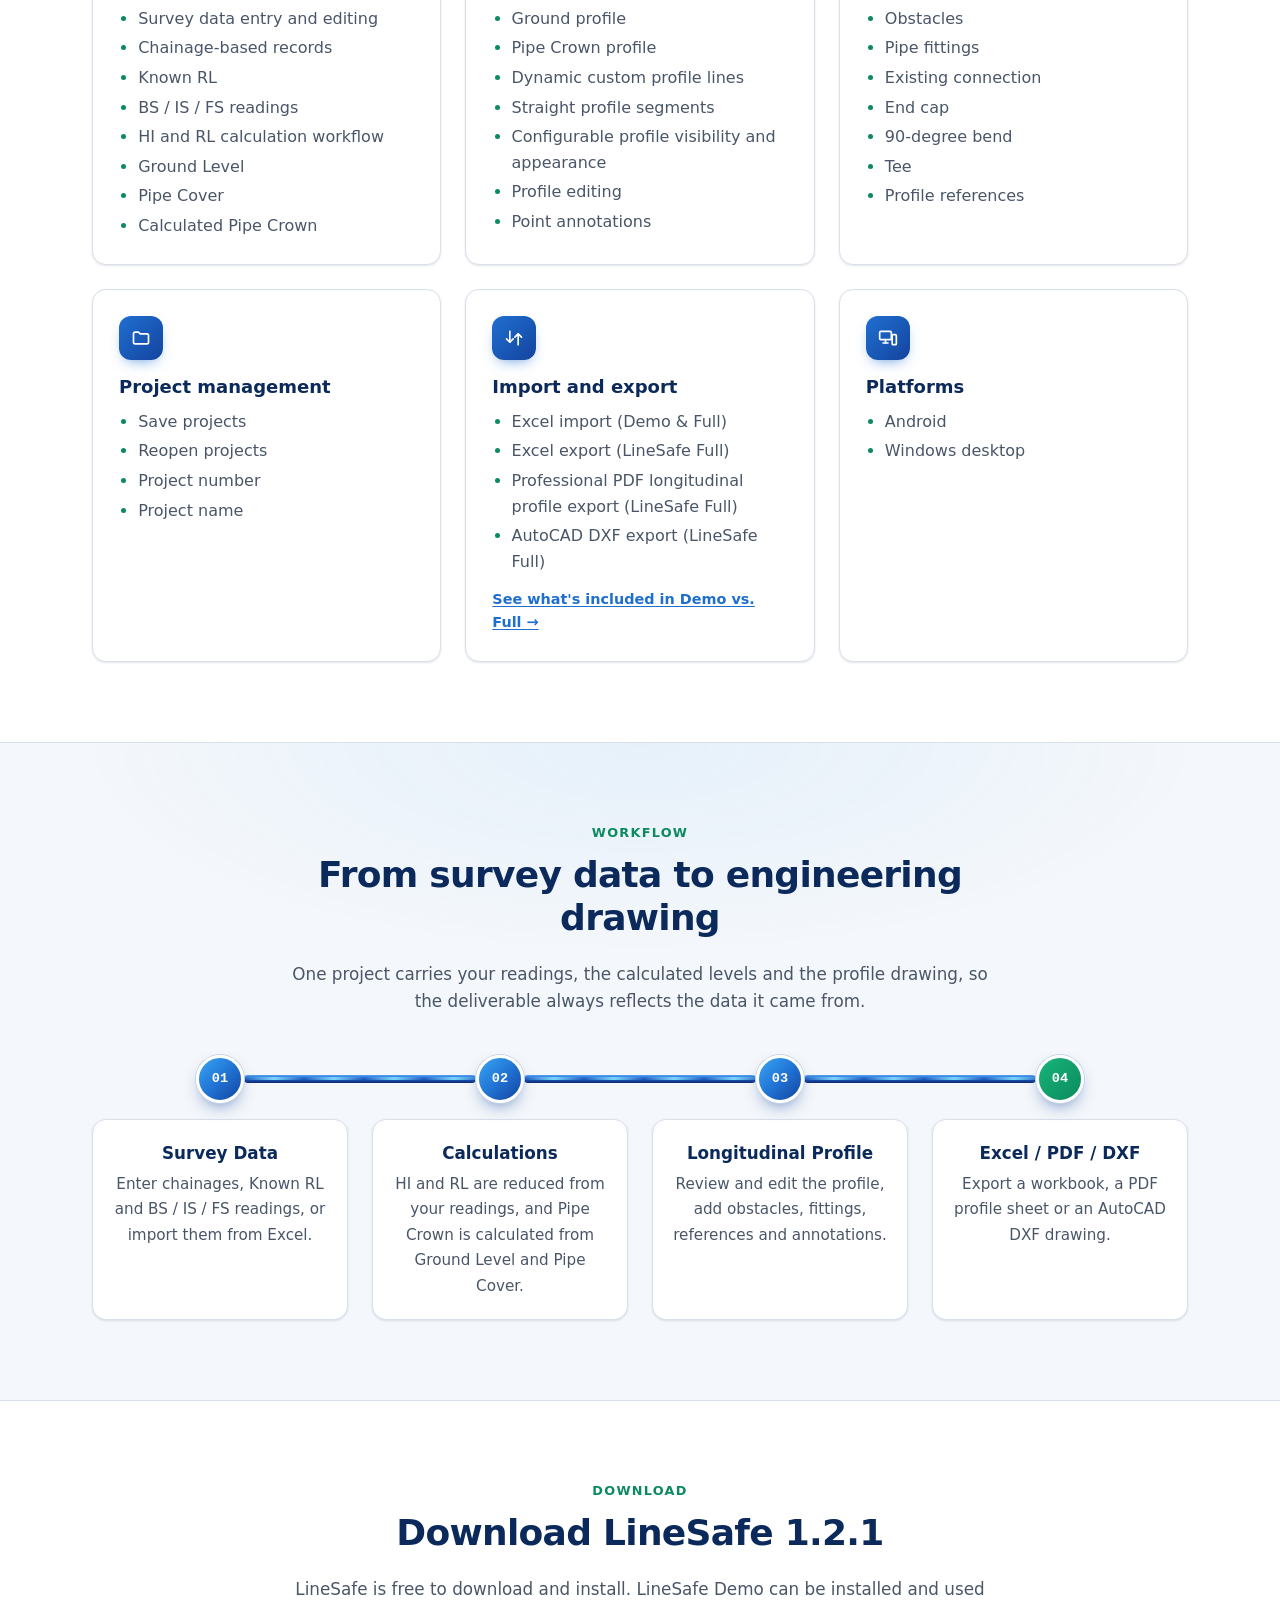
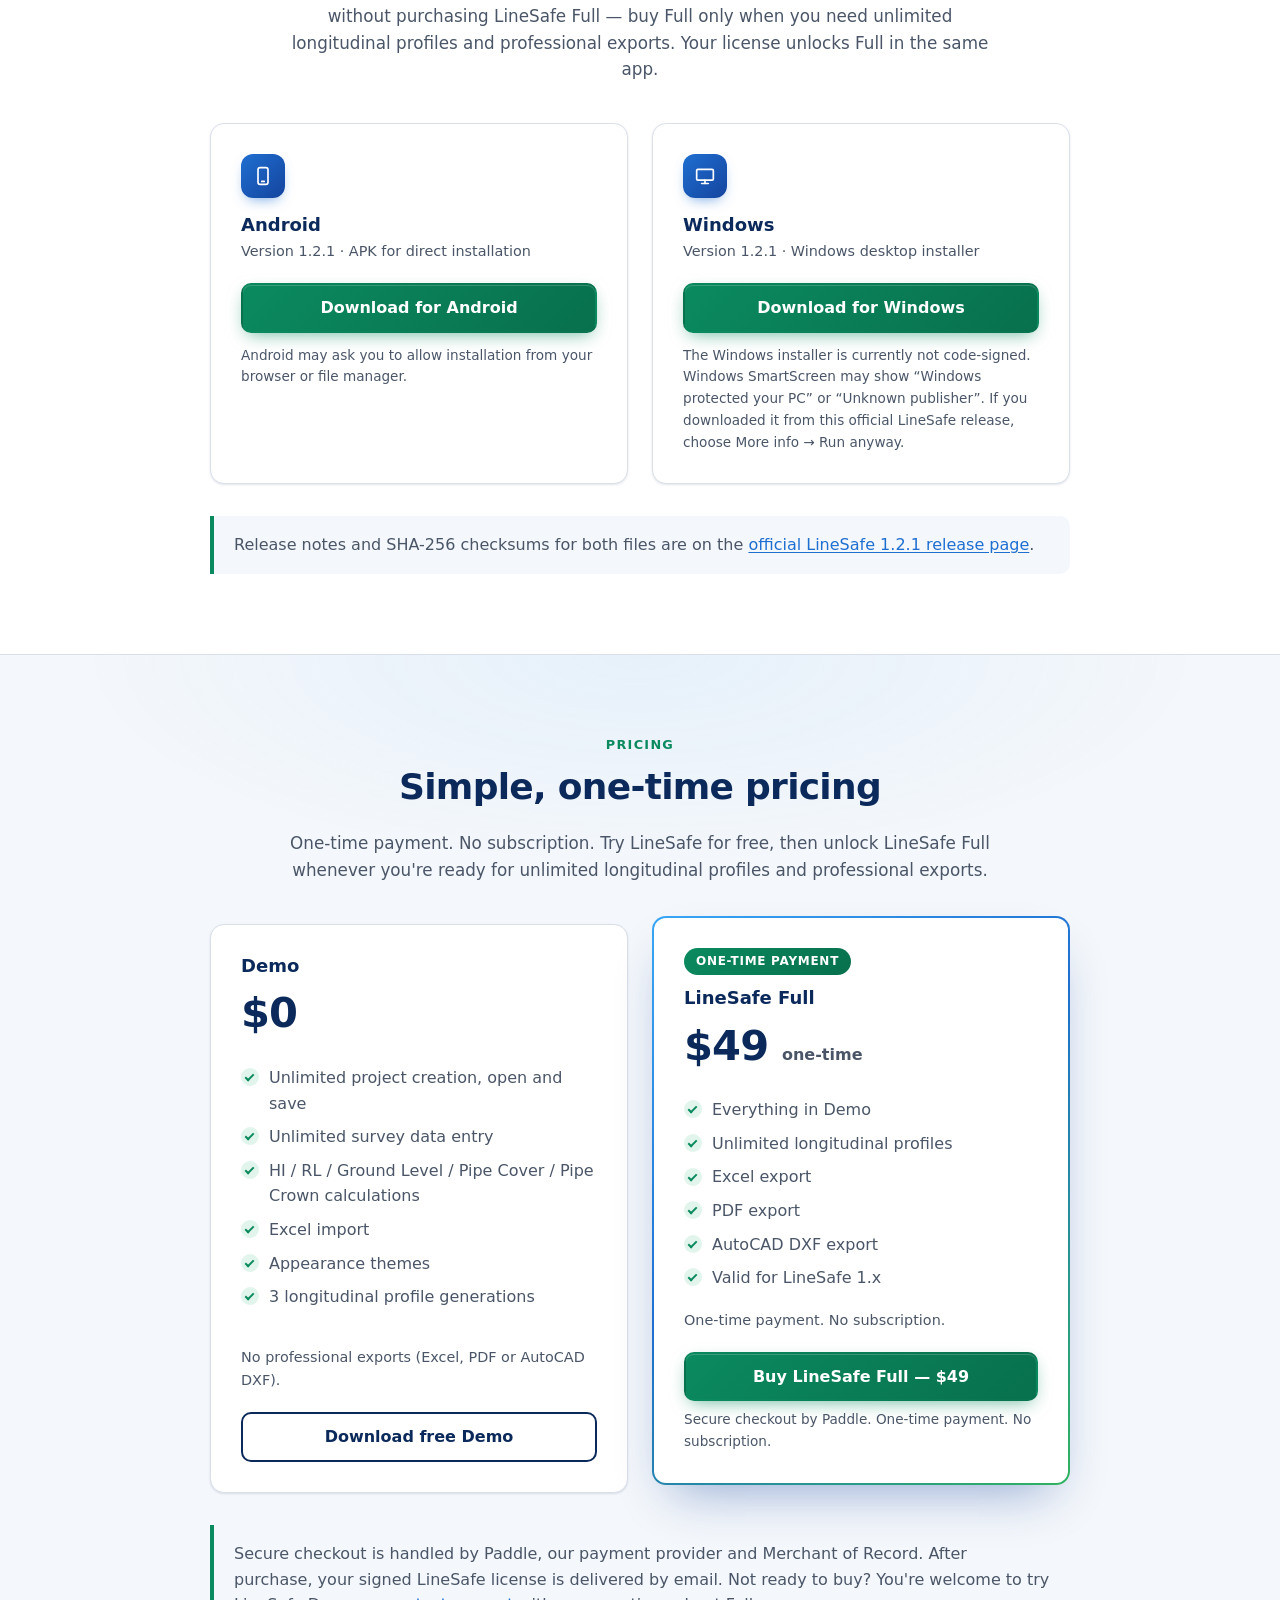
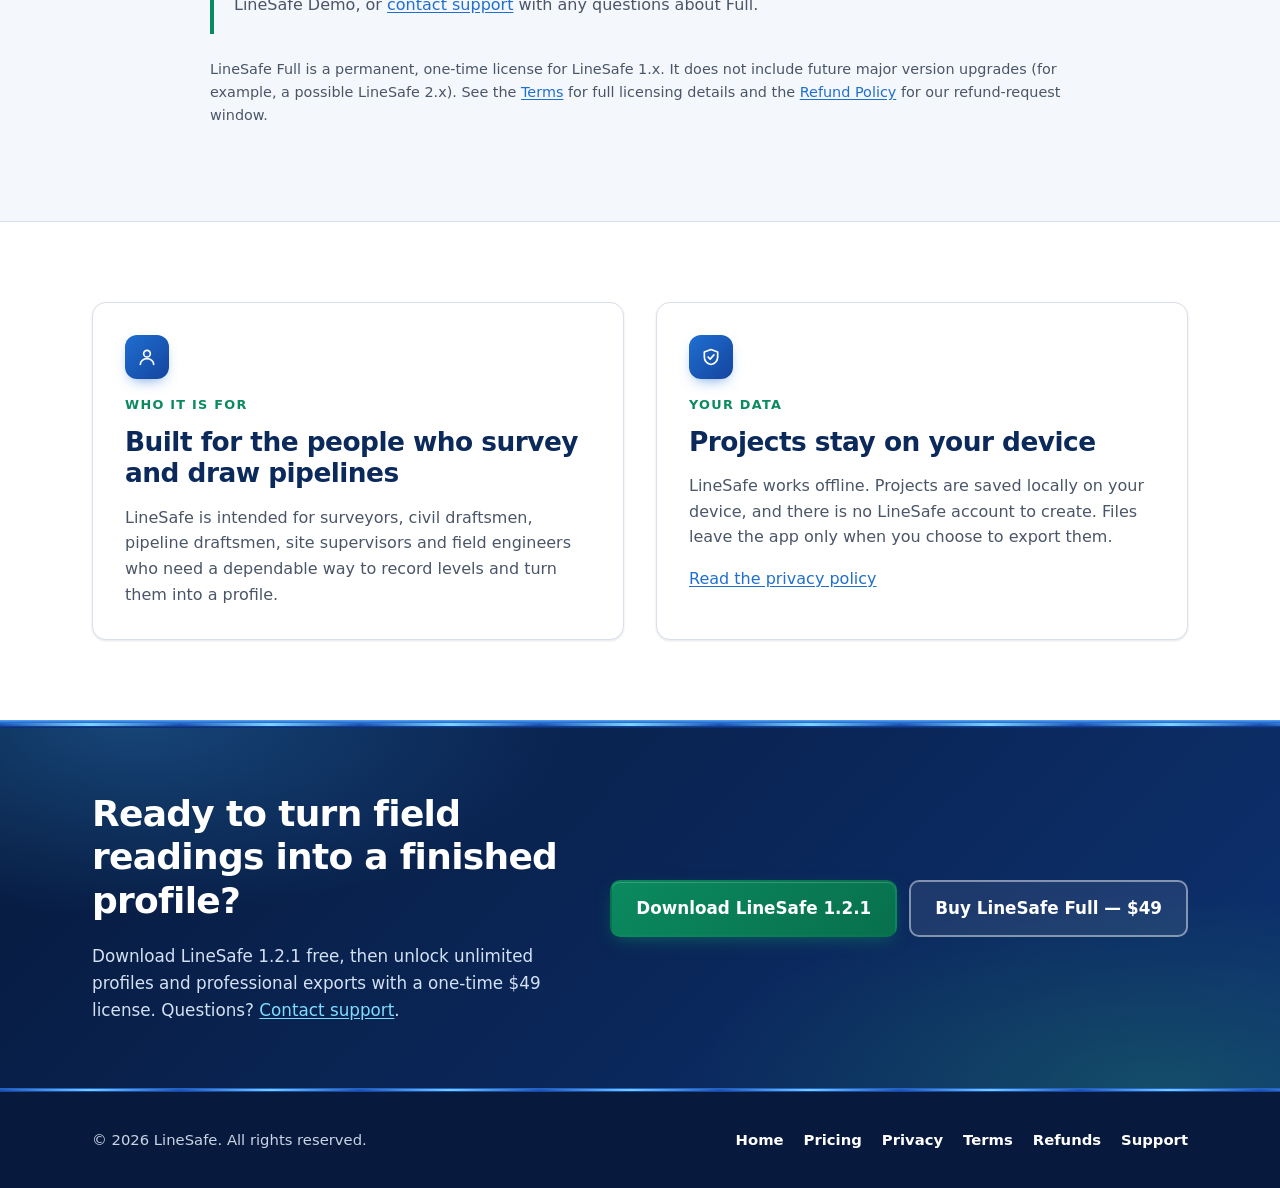
==== commit d9f838e5: "feat: add particle water flow to hero pipeline" ====
--- a/index.html
+++ b/index.html
@@ -174,9 +174,7 @@
             <clipPath id="pl-channel">
               <rect x="-20" y="141" width="1480" height="18" rx="9"/>
             </clipPath>
-            <!-- Water. Every moving layer is a horizontally repeating
-                 pattern that the CSS shifts by exactly one tile width per
-                 loop, so the flow is seamless and has no start point. -->
+            <!-- Water body and particle colours. -->
             <linearGradient id="pl-water-depth" x1="0" y1="0" x2="0" y2="1">
               <stop offset="0" stop-color="#3fc4ec"/>
               <stop offset="0.45" stop-color="#1477c9"/>
@@ -184,29 +182,14 @@
             </linearGradient>
             <linearGradient id="pl-water-streak" x1="0" y1="0" x2="1" y2="0">
               <stop offset="0" stop-color="#e6f8ff" stop-opacity="0"/>
-              <stop offset="0.5" stop-color="#e6f8ff" stop-opacity="0.7"/>
+              <stop offset="0.7" stop-color="#e6f8ff" stop-opacity="0.9"/>
               <stop offset="1" stop-color="#e6f8ff" stop-opacity="0"/>
             </linearGradient>
-            <pattern id="pl-water-ripple" width="480" height="18" y="141" patternUnits="userSpaceOnUse">
-              <path d="M0 5.5 C 60 3 60 3 120 5.5 S 180 8 240 5.5 S 300 3 360 5.5 S 420 8 480 5.5" fill="none" stroke="#9fe6ff" stroke-opacity="0.4" stroke-width="1.4"/>
-              <path d="M0 12 C 120 14.5 120 14.5 240 12 S 360 9.5 480 12" fill="none" stroke="#3fd6a6" stroke-opacity="0.3" stroke-width="2"/>
-            </pattern>
-            <pattern id="pl-water-streaks" width="720" height="18" y="141" patternUnits="userSpaceOnUse">
-              <g fill="url(#pl-water-streak)">
-                <rect x="24" y="3.5" width="170" height="2.2" rx="1.1"/>
-                <rect x="250" y="10" width="110" height="1.6" rx="0.8"/>
-                <rect x="410" y="6" width="210" height="2.4" rx="1.2"/>
-                <rect x="610" y="12.5" width="90" height="1.4" rx="0.7"/>
-              </g>
-            </pattern>
-            <pattern id="pl-water-bubbles" width="300" height="18" y="141" patternUnits="userSpaceOnUse">
-              <g fill="#e6f8ff" fill-opacity="0.55">
-                <circle cx="38" cy="5" r="1.1"/>
-                <circle cx="126" cy="9" r="0.8"/>
-                <circle cx="188" cy="4.5" r="1.3"/>
-                <circle cx="262" cy="7.5" r="0.9"/>
-              </g>
-            </pattern>
+            <linearGradient id="pl-water-streak-green" x1="0" y1="0" x2="1" y2="0">
+              <stop offset="0" stop-color="#5fe0a8" stop-opacity="0"/>
+              <stop offset="0.7" stop-color="#5fe0a8" stop-opacity="0.9"/>
+              <stop offset="1" stop-color="#5fe0a8" stop-opacity="0"/>
+            </linearGradient>
           </defs>
 
           <!-- terrain -->
@@ -237,17 +220,42 @@
           <rect x="-20" y="166" width="1480" height="6" fill="#06183a" opacity="0.35"/>
           <rect x="-20" y="136" width="1480" height="28" fill="url(#pl-body)"/>
           <g clip-path="url(#pl-channel)">
-            <!-- water: static body, then three layers flowing left to right.
-                 Each moving rect starts one tile further left than the
-                 channel so it always covers it while shifting. -->
+            <!-- water: a calm body plus 28 individual particles flowing
+                 left to right. Each particle starts just left of the
+                 clipped channel and travels to just past its right end, so
+                 it enters and leaves out of sight; per-particle durations
+                 and negative delays keep them unsynchronised. -->
             <rect class="pl-water" x="-20" y="141" width="1480" height="18" fill="url(#pl-water-depth)"/>
-            <g class="pl-water-sway">
-              <rect class="pl-water-ripple" x="-500" y="141" width="1960" height="18" fill="url(#pl-water-ripple)"/>
+            <g class="pl-particles">
+            <circle class="pl-p pl-p-dot" cx="-40" cy="151.4" r="1.5" style="--dur:2.6s;--delay:-0.16s;--o:0.57;--wy:1.0px"/>
+            <circle class="pl-p pl-p-dot" cx="-40" cy="152.1" r="1.8" style="--dur:3.9s;--delay:-0.58s;--o:0.7;--wy:-0.2px"/>
+            <circle class="pl-p pl-p-dot" cx="-40" cy="149.1" r="1.7" style="--dur:3.7s;--delay:-1.06s;--o:0.69;--wy:-1.1px"/>
+            <circle class="pl-p pl-p-dot" cx="-40" cy="149.2" r="1.2" style="--dur:3.6s;--delay:-1.38s;--o:0.52;--wy:-0.4px"/>
+            <circle class="pl-p pl-p-dot" cx="-40" cy="147.9" r="1.4" style="--dur:3.9s;--delay:-2.0s;--o:0.61;--wy:-0.8px"/>
+            <circle class="pl-p pl-p-dot" cx="-40" cy="154.9" r="1.1" style="--dur:2.7s;--delay:-1.61s;--o:0.56;--wy:0.6px"/>
+            <circle class="pl-p pl-p-dot" cx="-40" cy="150.8" r="1.5" style="--dur:2.7s;--delay:-2.04s;--o:0.45;--wy:-0.6px"/>
+            <circle class="pl-p pl-p-dot" cx="-40" cy="152.5" r="1.4" style="--dur:2.8s;--delay:-2.4s;--o:0.66;--wy:-1.2px"/>
+            <circle class="pl-p pl-p-dot" cx="-40" cy="146.2" r="1.2" style="--dur:3.2s;--delay:-3.04s;--o:0.65;--wy:0.7px"/>
+            <circle class="pl-p pl-p-bubble" cx="-40" cy="148.4" r="2.0" style="--dur:3.0s;--delay:-0.15s;--o:0.56;--wy:0.9px"/>
+            <circle class="pl-p pl-p-bubble" cx="-40" cy="153.6" r="1.8" style="--dur:3.8s;--delay:-1.36s;--o:0.55;--wy:0.2px"/>
+            <circle class="pl-p pl-p-bubble" cx="-40" cy="150.0" r="1.5" style="--dur:3.5s;--delay:-1.62s;--o:0.48;--wy:-0.3px"/>
+            <circle class="pl-p pl-p-bubble" cx="-40" cy="145.8" r="1.8" style="--dur:3.3s;--delay:-2.31s;--o:0.58;--wy:0.5px"/>
+            <circle class="pl-p pl-p-bubble" cx="-40" cy="152.1" r="2.0" style="--dur:3.7s;--delay:-3.08s;--o:0.57;--wy:-1.1px"/>
+            <rect class="pl-p pl-p-streak" x="-63" y="150.7" width="23" height="1.7" rx="0.85" style="--dur:5.9s;--delay:-0.29s;--o:0.48;--wy:-0.8px"/>
+            <rect class="pl-p pl-p-streak" x="-75" y="152.8" width="35" height="1.6" rx="0.8" style="--dur:4.6s;--delay:-0.72s;--o:0.62;--wy:-1.0px"/>
+            <rect class="pl-p pl-p-streak" x="-72" y="153.1" width="32" height="2.0" rx="1" style="--dur:5.5s;--delay:-1.97s;--o:0.59;--wy:-1.2px"/>
+            <rect class="pl-p pl-p-streak" x="-71" y="150.4" width="31" height="1.6" rx="0.8" style="--dur:5.0s;--delay:-1.96s;--o:0.41;--wy:-0.6px"/>
+            <rect class="pl-p pl-p-streak" x="-71" y="151.6" width="31" height="1.5" rx="0.75" style="--dur:5.5s;--delay:-3.13s;--o:0.58;--wy:0.7px"/>
+            <rect class="pl-p pl-p-streak" x="-59" y="145.9" width="19" height="1.7" rx="0.85" style="--dur:5.1s;--delay:-3.67s;--o:0.46;--wy:-0.9px"/>
+            <rect class="pl-p pl-p-streak" x="-60" y="154.2" width="20" height="1.6" rx="0.8" style="--dur:5.5s;--delay:-4.51s;--o:0.49;--wy:-0.4px"/>
+            <rect class="pl-p pl-p-streak" x="-61" y="145.5" width="21" height="1.7" rx="0.85" style="--dur:4.3s;--delay:-4.05s;--o:0.54;--wy:0.6px"/>
+            <rect class="pl-p pl-p-long" x="-116" y="144.3" width="76" height="2.5" rx="1.25" style="--dur:6.3s;--delay:-0.63s;--o:0.29;--wy:-0.4px"/>
+            <rect class="pl-p pl-p-long" x="-100" y="144.2" width="60" height="2.3" rx="1.15" style="--dur:8.6s;--delay:-2.4s;--o:0.27;--wy:0.5px"/>
+            <rect class="pl-p pl-p-long" x="-121" y="148.8" width="81" height="2.7" rx="1.35" style="--dur:6.4s;--delay:-4.11s;--o:0.32;--wy:1.1px"/>
+            <rect class="pl-p pl-p-long" x="-112" y="154.8" width="72" height="2.5" rx="1.25" style="--dur:7.6s;--delay:-7.35s;--o:0.22;--wy:1.0px"/>
+            <rect class="pl-p pl-p-green" x="-84" y="151.9" width="44" height="1.7" rx="0.85" style="--dur:5.8s;--delay:-2.43s;--o:0.4;--wy:-0.8px"/>
+            <rect class="pl-p pl-p-green" x="-69" y="148.6" width="29" height="2.1" rx="1.05" style="--dur:5.5s;--delay:-5.14s;--o:0.34;--wy:-0.8px"/>
             </g>
-            <g class="pl-water-shimmer">
-              <rect class="pl-water-streaks" x="-740" y="141" width="2200" height="18" fill="url(#pl-water-streaks)"/>
-            </g>
-            <rect class="pl-water-bubbles" x="-320" y="141" width="1780" height="18" fill="url(#pl-water-bubbles)"/>
             <rect x="-20" y="142" width="1480" height="1.2" fill="#d8f6ff" opacity="0.3"/>
           </g>
           <rect x="-20" y="138.5" width="1480" height="2" fill="#ffffff" opacity="0.35"/>
--- a/styles.css
+++ b/styles.css
@@ -540,42 +540,29 @@
   max-width: none;
 }
 
-/* Water: a continuous body that fills the whole channel, with three
-   repeating pattern layers flowing left to right at different speeds
-   (slow ripples, medium streaks, faster bubbles). Each layer moves by
-   exactly one pattern tile per loop (480 / 720 / 300 user units), so the
-   loop lands on an identical frame -- no jump, no visible start point.
-   The flanges and supports are drawn above, so the water passes behind
-   them. Two slower, non-linear layers (sway, shimmer) keep it alive. */
+/* Water: a calm continuous body with a very slow shimmer, and individual
+   particles (dots, bubbles, short and long streaks) flowing left to right.
+   Each particle sits at x <= -40, just left of the clipped channel, and
+   moves 1580 user units right -- past the channel's right end (1460) --
+   so both ends of its loop are out of sight and the restart is invisible.
+   Per-particle --dur, negative --delay, --o (opacity) and --wy (a slight
+   vertical drift) are set inline, so no two move in step. The flanges and
+   supports are drawn after the channel, so particles pass behind them. */
 .pl-water {
   opacity: 0.85;
-}
-
-.pl-water-ripple,
-.pl-water-streaks,
-.pl-water-bubbles {
-  will-change: transform;
-}
-
-.pl-water-ripple {
-  animation: pl-water-480 9s linear infinite;
-}
-
-.pl-water-streaks {
-  animation: pl-water-720 6s linear infinite;
-}
-
-.pl-water-bubbles {
-  animation: pl-water-300 2s linear infinite;
-}
-
-.pl-water-sway {
-  animation: pl-water-sway 5.3s ease-in-out infinite alternate;
-}
-
-.pl-water-shimmer {
-  animation: pl-water-shimmer 3.7s ease-in-out infinite alternate;
-}
+  animation: pl-water-shimmer 6.5s ease-in-out infinite alternate;
+}
+
+.pl-p {
+  opacity: 0;
+  animation: pl-particle var(--dur) linear var(--delay) infinite;
+}
+
+.pl-p-dot { fill: #9fe6ff; }
+.pl-p-bubble { fill: none; stroke: #e6f8ff; stroke-width: 0.8; }
+.pl-p-streak,
+.pl-p-long { fill: url(#pl-water-streak); }
+.pl-p-green { fill: url(#pl-water-streak-green); }
 
 .pl-pulse {
   transform-box: fill-box;
@@ -587,18 +574,15 @@
 .pl-pulse-2 { animation-delay: 1.2s; }
 .pl-pulse-3 { animation-delay: 2.4s; }
 
-@keyframes pl-water-480 { to { transform: translateX(480px); } }
-@keyframes pl-water-720 { to { transform: translateX(720px); } }
-@keyframes pl-water-300 { to { transform: translateX(300px); } }
-
-@keyframes pl-water-sway {
-  from { transform: translateY(-0.6px); }
-  to { transform: translateY(0.6px); }
+@keyframes pl-particle {
+  0% { transform: translate(0, 0); opacity: var(--o); }
+  50% { transform: translate(790px, var(--wy)); opacity: var(--o); }
+  100% { transform: translate(1580px, 0); opacity: var(--o); }
 }
 
 @keyframes pl-water-shimmer {
-  from { opacity: 0.6; }
-  to { opacity: 1; }
+  from { opacity: 0.82; }
+  to { opacity: 0.9; }
 }
 
 @keyframes pl-pulse {
@@ -1419,7 +1403,8 @@
   }
 
   .pl-pulse { opacity: 0; }
-  /* The hero water stays visible as a still, continuous body. */
+  /* Hero water: the particles wait out of sight left of the pipe, so
+     only the calm, still water body shows. */
 }
 
 @media print {
